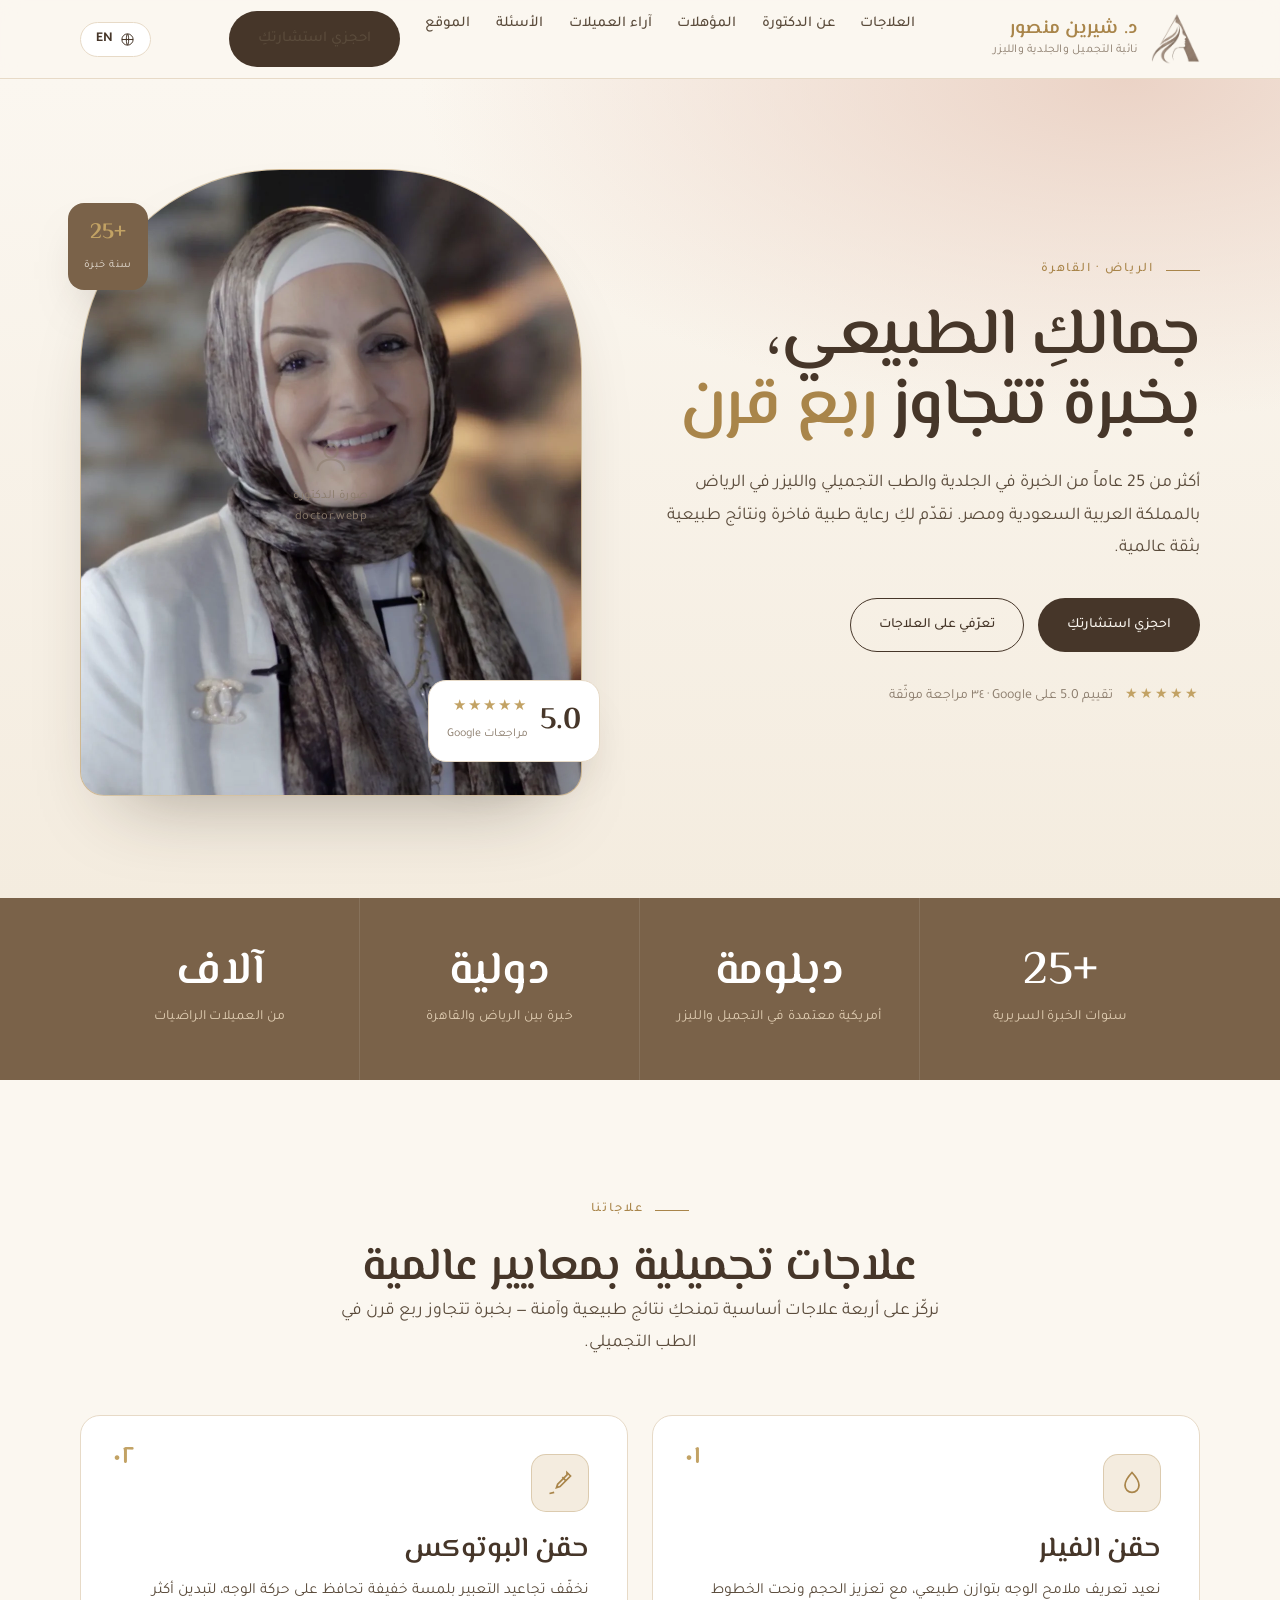
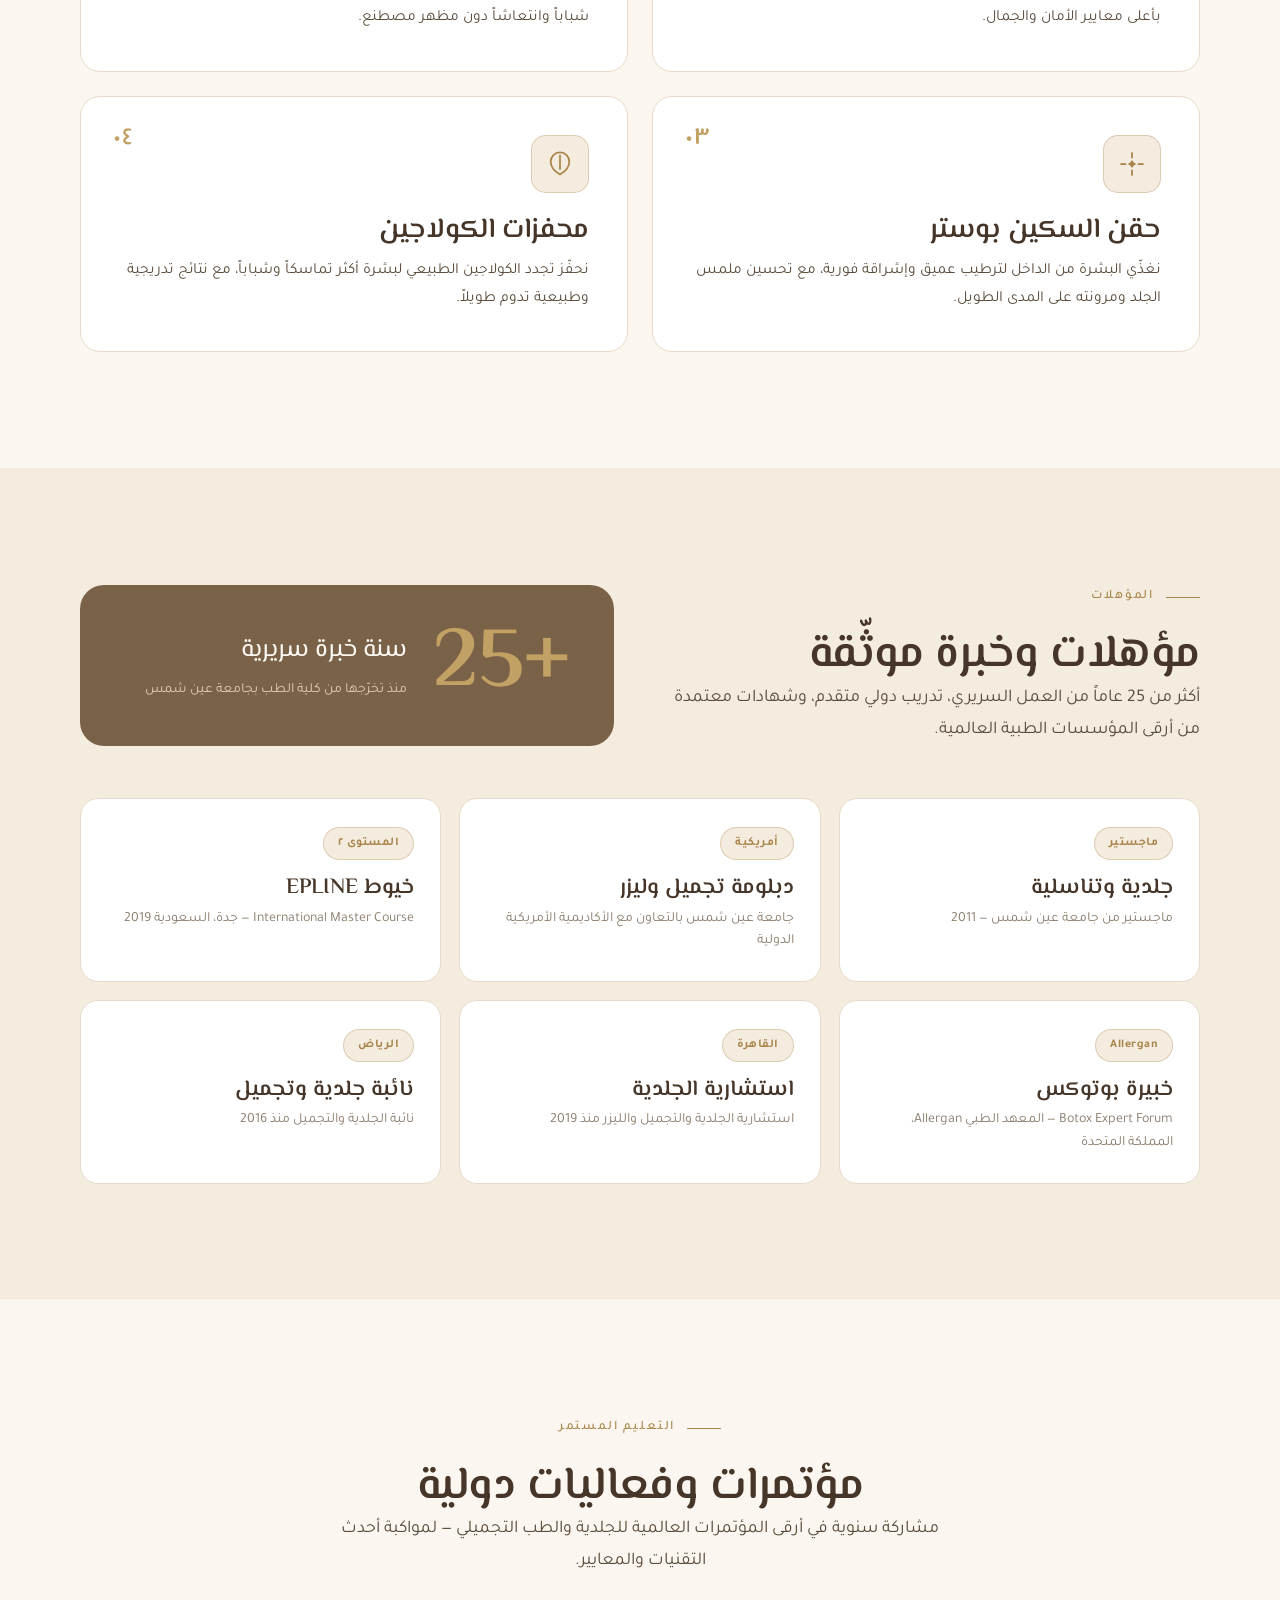
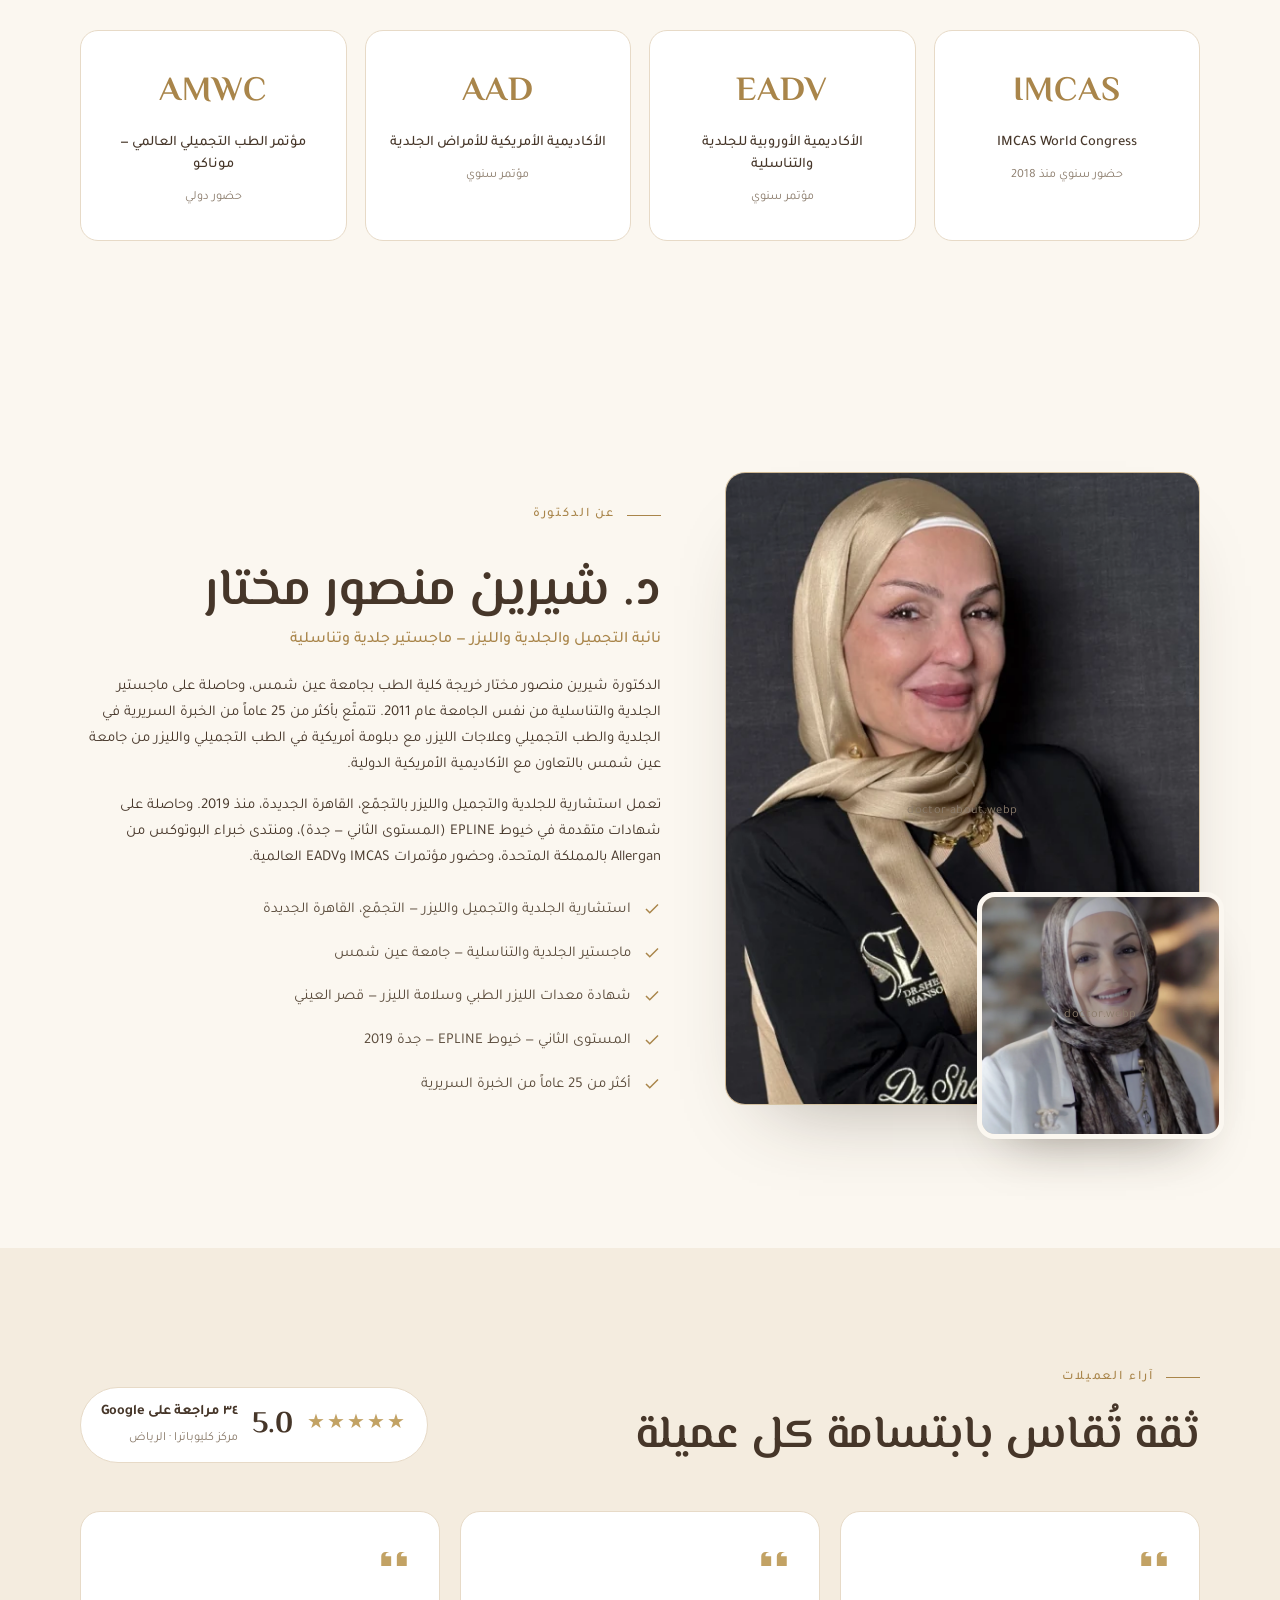
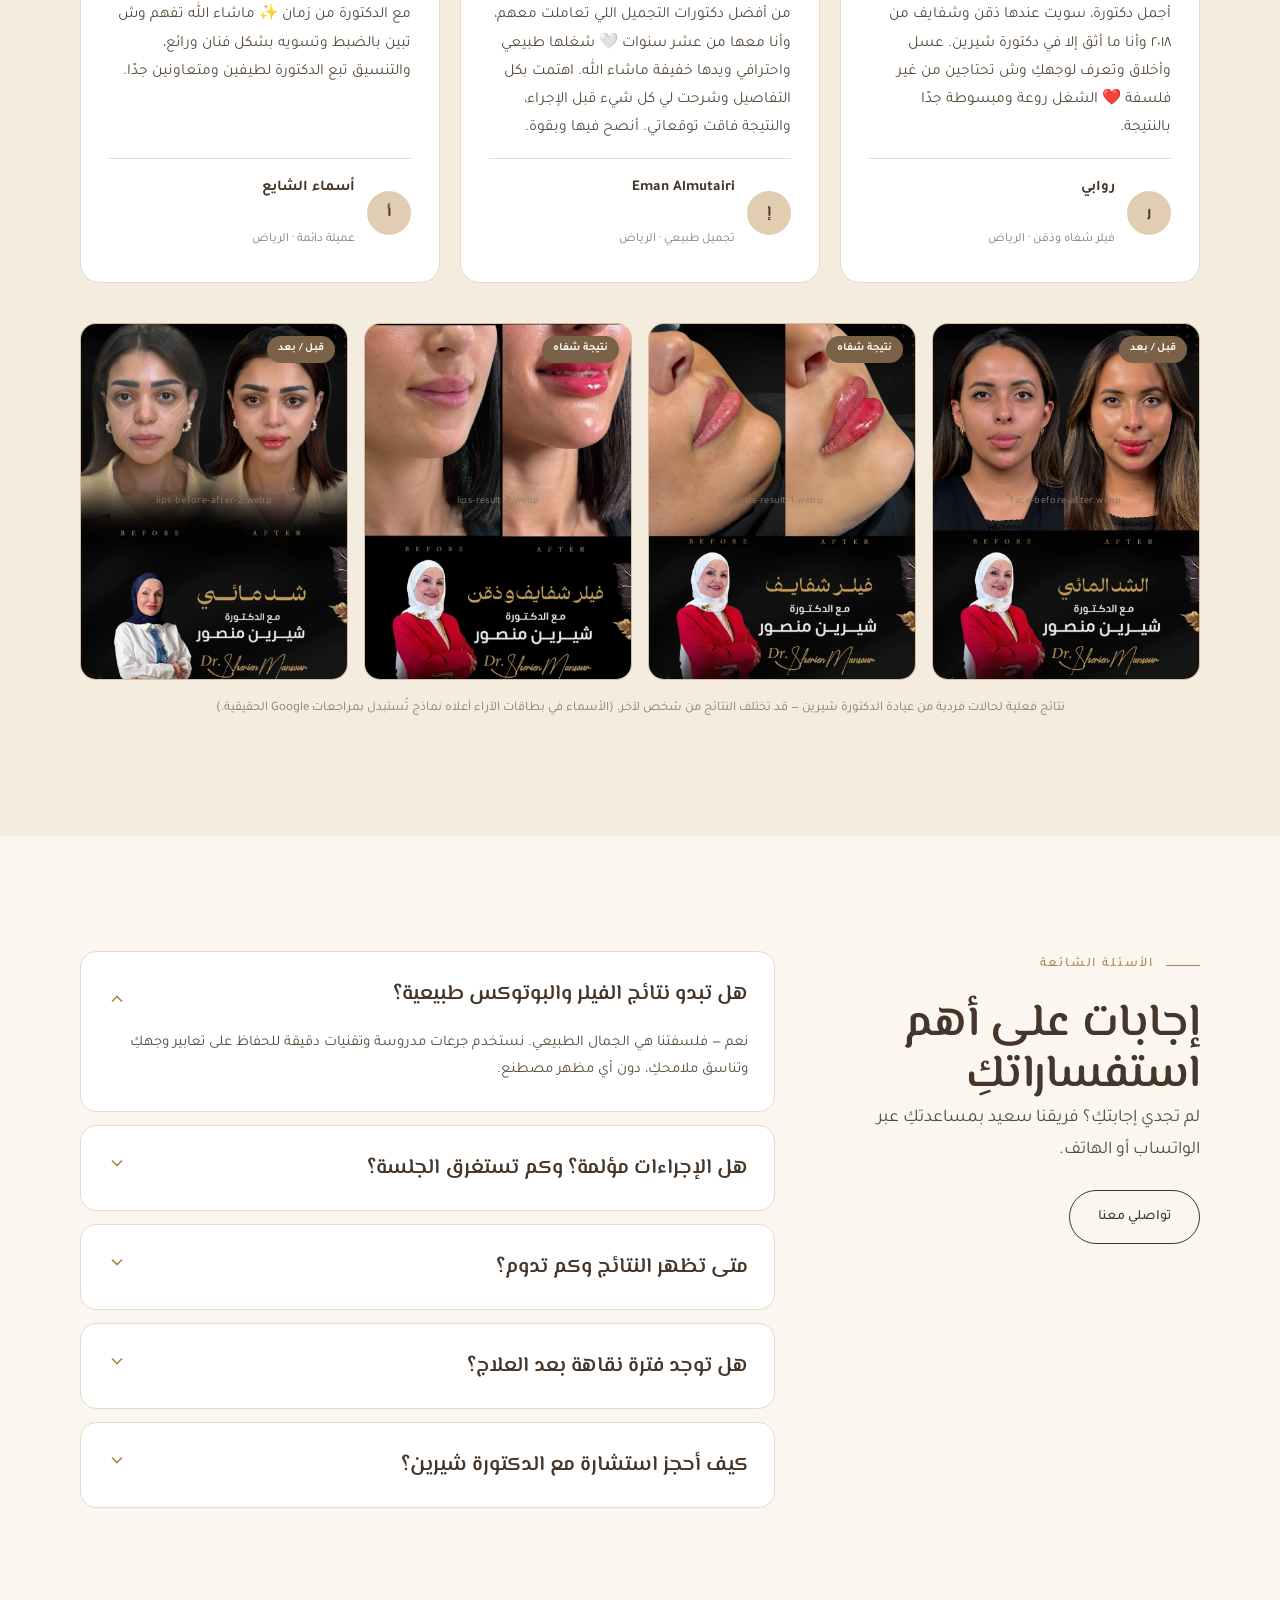
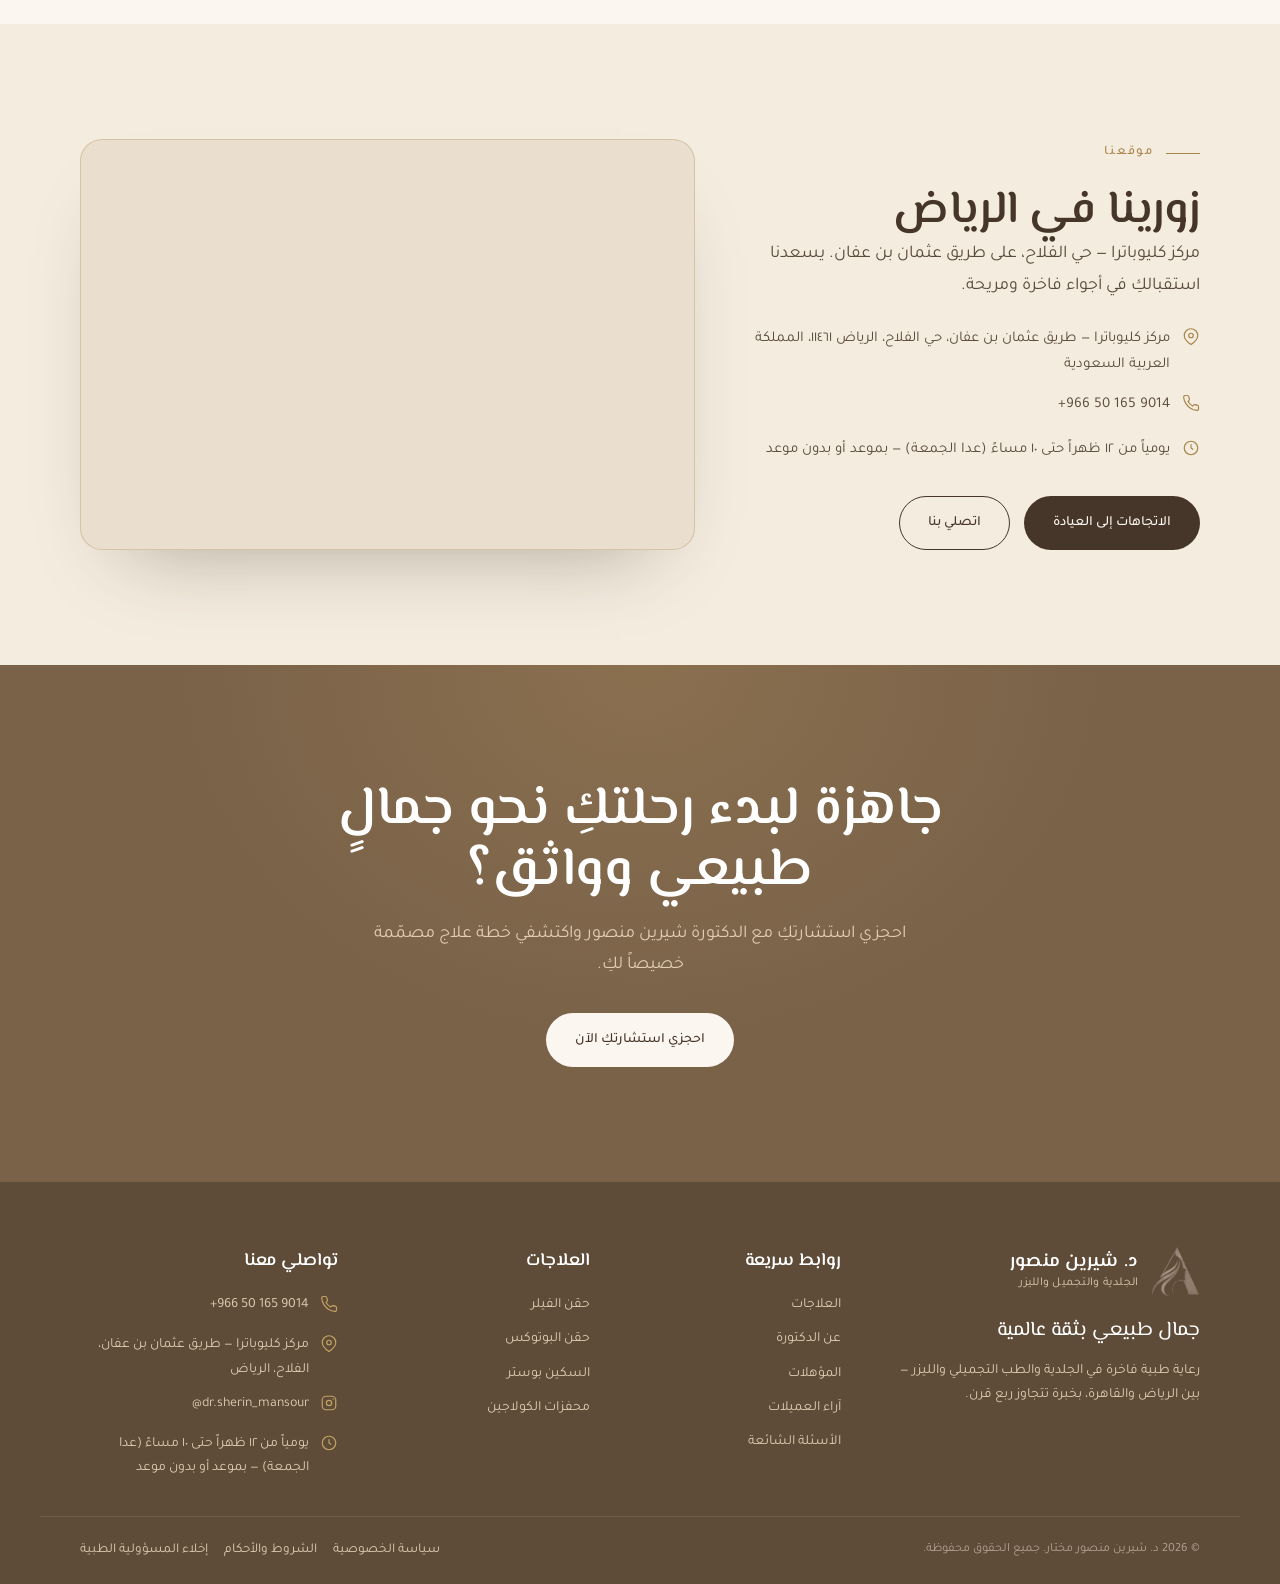
==== index.html @ e369af5c "Make logo a transparent cutout of the girl (no background) - Remove the emblem's beige background by" ====
<!doctype html>
<html lang="ar" dir="rtl"
  data-title-ar="د. شيرين منصور | نائبة التجميل والجلدية والليزر"
  data-title-en="Dr. Sherin Mansour | Deputy — Aesthetics, Dermatology &amp; Laser">
<head>
  <meta charset="utf-8">
  <meta name="viewport" content="width=device-width, initial-scale=1">
  <title>د. شيرين منصور | نائبة التجميل والجلدية والليزر</title>
  <meta name="description" content="الدكتورة شيرين منصور مختار — نائبة التجميل والجلدية والليزر في الرياض والقاهرة. أكثر من 25 عاماً من الخبرة في الفيلر والبوتوكس والسكين بوستر ومحفزات الكولاجين.">
  <meta name="theme-color" content="#4E3D2D">
  <link rel="canonical" href="https://doitrous.github.io/sherinmansour/">
  <link rel="icon" type="image/png" href="images/favicon.png">
  <!-- Open Graph / social -->
  <meta property="og:type" content="website">
  <meta property="og:site_name" content="Dr. Sherin Mansour">
  <meta property="og:title" content="د. شيرين منصور | نائبة التجميل والجلدية والليزر">
  <meta property="og:description" content="رعاية طبية فاخرة في الجلدية والطب التجميلي والليزر — بين الرياض والقاهرة، بخبرة تتجاوز ربع قرن.">
  <meta property="og:url" content="https://doitrous.github.io/sherinmansour/">
  <meta property="og:image" content="https://doitrous.github.io/sherinmansour/images/og-cover.jpg">
  <meta name="twitter:card" content="summary_large_image">
  <!-- Structured data: clinic / physician -->
  <script type="application/ld+json">
  {
    "@context": "https://schema.org",
    "@type": "Physician",
    "name": "Dr. Sherin Mansour Mokhtar",
    "alternateName": "د. شيرين منصور مختار",
    "description": "Consultant dermatology, aesthetic medicine and laser. Over 25 years of experience across Riyadh and Cairo.",
    "medicalSpecialty": "Dermatologic",
    "url": "https://doitrous.github.io/sherinmansour/",
    "telephone": "+966501659014",
    "openingHoursSpecification": [
      { "@type": "OpeningHoursSpecification", "dayOfWeek": ["Saturday","Sunday","Monday","Tuesday","Wednesday","Thursday"], "opens": "12:00", "closes": "22:00" }
    ],
    "image": "https://doitrous.github.io/sherinmansour/images/doctor.webp",
    "priceRange": "$$$",
    "sameAs": ["https://www.instagram.com/dr.sherin_mansour/"],
    "address": {
      "@type": "PostalAddress",
      "streetAddress": "Uthman Ibn Affan Rd, Al Falah",
      "addressLocality": "Riyadh",
      "postalCode": "11461",
      "addressCountry": "SA"
    },
    "geo": { "@type": "GeoCoordinates", "latitude": 24.7955007, "longitude": 46.6994551 },
    "aggregateRating": { "@type": "AggregateRating", "ratingValue": "5.0", "bestRating": "5", "ratingCount": "34" },
    "availableService": [
      { "@type": "MedicalProcedure", "name": "Dermal Fillers" },
      { "@type": "MedicalProcedure", "name": "Botox Injections" },
      { "@type": "MedicalProcedure", "name": "Skin Boosters" },
      { "@type": "MedicalProcedure", "name": "Collagen Stimulators" }
    ]
  }
  </script>
  <link rel="preconnect" href="https://fonts.googleapis.com">
  <link rel="preconnect" href="https://fonts.gstatic.com" crossorigin>
  <link rel="stylesheet" href="https://fonts.googleapis.com/css2?family=El+Messiri:wght@400;500;600;700&family=Tajawal:wght@300;400;500;700&family=Cormorant+Garamond:ital,wght@0,400;0,500;0,600;0,700;1,400&family=Jost:wght@300;400;500;600&display=swap">
  <link rel="stylesheet" href="styles.css">
</head>
<body id="top">

<!-- ==================================================================
     ARABIC (RTL)
=================================================================== -->
<div class="ar-only" dir="rtl">
  <header>
    <div class="wrap nav">
      <a class="brand" href="#top">
        <img class="brandmark" src="images/logo-mark.webp" alt="د. شيرين منصور" width="49" height="52">
        <span><b>د. شيرين منصور</b><span>نائبة التجميل والجلدية والليزر</span></span>
      </a>
      <nav class="navlinks">
        <a href="#treatments">العلاجات</a>
        <a href="#about">عن الدكتورة</a>
        <a href="#creds">المؤهلات</a>
        <a href="#reviews">آراء العميلات</a>
        <a href="#faq">الأسئلة</a>
        <a href="#location">الموقع</a>
        <a href="https://wa.me/966501659014" class="btn btn-p">احجزي استشارتكِ</a>
      </nav>
      <div class="navr">
        <button class="lang-btn" data-toggle-lang aria-label="Switch to English">
          <svg width="15" height="15" viewBox="0 0 24 24" fill="none" stroke="currentColor" stroke-width="1.6"><circle cx="12" cy="12" r="9"/><path d="M3 12h18M12 3c2.5 2.7 2.5 15.3 0 18M12 3c-2.5 2.7-2.5 15.3 0 18"/></svg>
          EN
        </button>
        <button class="nav-toggle" data-nav-toggle aria-label="القائمة">
          <svg width="22" height="22" viewBox="0 0 24 24" fill="none" stroke="currentColor" stroke-width="1.8"><path d="M3 6h18M3 12h18M3 18h18"/></svg>
        </button>
      </div>
    </div>
  </header>

  <section class="hero">
    <div class="wrap">
      <div>
        <span class="eyebrow">الرياض · القاهرة</span>
        <h1>جمالكِ الطبيعي،<br>بخبرة تتجاوز <em>ربع قرن</em></h1>
        <p class="lead">أكثر من 25 عاماً من الخبرة في الجلدية والطب التجميلي والليزر في الرياض بالمملكة العربية السعودية ومصر. نقدّم لكِ رعاية طبية فاخرة ونتائج طبيعية بثقة عالمية.</p>
        <div class="cta">
          <a href="https://wa.me/966501659014" class="btn btn-p">احجزي استشارتكِ</a>
          <a href="#treatments" class="btn btn-o">تعرّفي على العلاجات</a>
        </div>
        <div class="trustline"><span class="stars">★★★★★</span><span>تقييم 5.0 على Google · ٣٤ مراجعة موثّقة</span></div>
      </div>
      <div class="portrait">
        <div class="frame">
          <img src="images/doctor.webp" alt="الدكتورة شيرين منصور" onerror="this.remove()">
          <span class="ph-label"><svg width="40" height="40" viewBox="0 0 24 24" fill="none" stroke="currentColor" stroke-width="1.3"><circle cx="12" cy="9" r="4"/><path d="M4 21c0-4 3.6-7 8-7s8 3 8 7"/></svg>صورة الدكتورة<br>doctor.webp</span>
        </div>
        <div class="badge-top"><b>+25</b><small>سنة خبرة</small></div>
        <div class="badge-float"><span class="num">5.0</span><span><span class="stars">★★★★★</span><br><small>مراجعات Google</small></span></div>
      </div>
    </div>
  </section>

  <section class="stats">
    <div class="wrap"><div class="grid">
      <div class="stat"><b>+25</b><span>سنوات الخبرة السريرية</span></div>
      <div class="stat"><b>دبلومة</b><span>أمريكية معتمدة في التجميل والليزر</span></div>
      <div class="stat"><b>دولية</b><span>خبرة بين الرياض والقاهرة</span></div>
      <div class="stat"><b>آلاف</b><span>من العميلات الراضيات</span></div>
    </div></div>
  </section>

  <section class="sec" id="treatments">
    <div class="wrap center">
      <span class="eyebrow center">علاجاتنا</span>
      <h2 class="h2">علاجات تجميلية بمعايير عالمية</h2>
      <p class="lead">نركّز على أربعة علاجات أساسية تمنحكِ نتائج طبيعية وآمنة — بخبرة تتجاوز ربع قرن في الطب التجميلي.</p>
    </div>
    <div class="wrap"><div class="tcards">
      <div class="tcard"><div class="no">٠١</div>
        <div class="ticon"><svg width="28" height="28" viewBox="0 0 24 24" fill="none" stroke="currentColor" stroke-width="1.5"><path d="M12 3s6 6.4 6 11a6 6 0 0 1-12 0c0-4.6 6-11 6-11z"/></svg></div>
        <h3>حقن الفيلر</h3><p>نعيد تعريف ملامح الوجه بتوازن طبيعي، مع تعزيز الحجم ونحت الخطوط بأعلى معايير الأمان والجمال.</p></div>
      <div class="tcard"><div class="no">٠٢</div>
        <div class="ticon"><svg width="28" height="28" viewBox="0 0 24 24" fill="none" stroke="currentColor" stroke-width="1.5"><path d="M18 3l3 3-9 9-3 1 1-3 8-8z"/><path d="M14 7l3 3"/><path d="M3 21l4-1"/></svg></div>
        <h3>حقن البوتوكس</h3><p>نخفّف تجاعيد التعبير بلمسة خفيفة تحافظ على حركة الوجه، لتبدين أكثر شباباً وانتعاشاً دون مظهر مصطنع.</p></div>
      <div class="tcard"><div class="no">٠٣</div>
        <div class="ticon"><svg width="28" height="28" viewBox="0 0 24 24" fill="none" stroke="currentColor" stroke-width="1.5"><path d="M12 2v5M12 17v5M2 12h5M17 12h5"/><path d="M12 8.5l1.4 2.1L15.5 12l-2.1 1.4L12 15.5l-1.4-2.1L8.5 12l2.1-1.4z" fill="currentColor" stroke="none"/></svg></div>
        <h3>حقن السكين بوستر</h3><p>نغذّي البشرة من الداخل لترطيب عميق وإشراقة فورية، مع تحسين ملمس الجلد ومرونته على المدى الطويل.</p></div>
      <div class="tcard"><div class="no">٠٤</div>
        <div class="ticon"><svg width="28" height="28" viewBox="0 0 24 24" fill="none" stroke="currentColor" stroke-width="1.5"><path d="M12 21c5-3 8-6.5 8-11a8 8 0 0 0-16 0c0 4.5 3 8 8 11z"/><path d="M12 4c0 5 0 9 0 13"/></svg></div>
        <h3>محفزات الكولاجين</h3><p>نحفّز تجدد الكولاجين الطبيعي لبشرة أكثر تماسكاً وشباباً، مع نتائج تدريجية وطبيعية تدوم طويلاً.</p></div>
    </div></div>
  </section>

  <section class="sec cred" id="creds">
    <div class="wrap">
      <div class="cred-top">
        <div>
          <span class="eyebrow">المؤهلات</span>
          <h2 class="h2">مؤهلات وخبرة موثّقة</h2>
          <p class="lead">أكثر من 25 عاماً من العمل السريري، تدريب دولي متقدم، وشهادات معتمدة من أرقى المؤسسات الطبية العالمية.</p>
        </div>
        <div class="bigstat"><b>+25</b><div><span>سنة خبرة سريرية</span><small>منذ تخرّجها من كلية الطب بجامعة عين شمس</small></div></div>
      </div>
      <div class="cgrid">
        <div class="ccard"><span class="ctag">ماجستير</span><h4>جلدية وتناسلية</h4><p>ماجستير من جامعة عين شمس — 2011</p></div>
        <div class="ccard"><span class="ctag">أمريكية</span><h4>دبلومة تجميل وليزر</h4><p>جامعة عين شمس بالتعاون مع الأكاديمية الأمريكية الدولية</p></div>
        <div class="ccard"><span class="ctag">المستوى ٢</span><h4>خيوط EPLINE</h4><p>International Master Course — جدة، السعودية 2019</p></div>
        <div class="ccard"><span class="ctag">Allergan</span><h4>خبيرة بوتوكس</h4><p>Botox Expert Forum — المعهد الطبي Allergan، المملكة المتحدة</p></div>
        <div class="ccard"><span class="ctag">القاهرة</span><h4>استشارية الجلدية</h4><p>استشارية الجلدية والتجميل والليزر منذ 2019</p></div>
        <div class="ccard"><span class="ctag">الرياض</span><h4>نائبة جلدية وتجميل</h4><p>نائبة الجلدية والتجميل منذ 2016</p></div>
      </div>
    </div>
  </section>

  <section class="sec edu">
    <div class="wrap center">
      <span class="eyebrow center">التعليم المستمر</span>
      <h2 class="h2">مؤتمرات وفعاليات دولية</h2>
      <p class="lead">مشاركة سنوية في أرقى المؤتمرات العالمية للجلدية والطب التجميلي — لمواكبة أحدث التقنيات والمعايير.</p>
    </div>
    <div class="wrap"><div class="erow">
      <div class="ecard"><div class="acr">IMCAS</div><div class="ename">IMCAS World Congress</div><small>حضور سنوي منذ 2018</small></div>
      <div class="ecard"><div class="acr">EADV</div><div class="ename">الأكاديمية الأوروبية للجلدية والتناسلية</div><small>مؤتمر سنوي</small></div>
      <div class="ecard"><div class="acr">AAD</div><div class="ename">الأكاديمية الأمريكية للأمراض الجلدية</div><small>مؤتمر سنوي</small></div>
      <div class="ecard"><div class="acr">AMWC</div><div class="ename">مؤتمر الطب التجميلي العالمي — موناكو</div><small>حضور دولي</small></div>
    </div></div>
  </section>

  <section class="sec about" id="about">
    <div class="wrap"><div class="grid">
      <div class="about-photos">
        <div class="p1"><img src="images/doctor-about.webp" alt="الدكتورة شيرين منصور" onerror="this.remove()"><span class="ph-label"><svg width="36" height="36" viewBox="0 0 24 24" fill="none" stroke="currentColor" stroke-width="1.3"><circle cx="12" cy="9" r="4"/><path d="M4 21c0-4 3.6-7 8-7s8 3 8 7"/></svg>doctor-about.webp</span></div>
        <div class="p2"><img src="images/doctor.webp" alt="الدكتورة شيرين منصور" onerror="this.remove()"><span class="ph-label">doctor.webp</span></div>
      </div>
      <div>
        <span class="eyebrow">عن الدكتورة</span>
        <h2>د. شيرين منصور مختار</h2>
        <div class="role">نائبة التجميل والجلدية والليزر — ماجستير جلدية وتناسلية</div>
        <p>الدكتورة شيرين منصور مختار خريجة كلية الطب بجامعة عين شمس، وحاصلة على ماجستير الجلدية والتناسلية من نفس الجامعة عام 2011. تتمتّع بأكثر من 25 عاماً من الخبرة السريرية في الجلدية والطب التجميلي وعلاجات الليزر، مع دبلومة أمريكية في الطب التجميلي والليزر من جامعة عين شمس بالتعاون مع الأكاديمية الأمريكية الدولية.</p>
        <p>تعمل استشارية للجلدية والتجميل والليزر بالتجمّع، القاهرة الجديدة، منذ 2019. وحاصلة على شهادات متقدمة في خيوط EPLINE (المستوى الثاني — جدة)، ومنتدى خبراء البوتوكس من Allergan بالمملكة المتحدة، وحضور مؤتمرات IMCAS وEADV العالمية.</p>
        <ul class="clist">
          <li><span class="tick"><svg width="18" height="18" viewBox="0 0 24 24" fill="none" stroke="currentColor" stroke-width="2"><path d="M20 6 9 17l-5-5"/></svg></span>استشارية الجلدية والتجميل والليزر — التجمّع، القاهرة الجديدة</li>
          <li><span class="tick"><svg width="18" height="18" viewBox="0 0 24 24" fill="none" stroke="currentColor" stroke-width="2"><path d="M20 6 9 17l-5-5"/></svg></span>ماجستير الجلدية والتناسلية — جامعة عين شمس</li>
          <li><span class="tick"><svg width="18" height="18" viewBox="0 0 24 24" fill="none" stroke="currentColor" stroke-width="2"><path d="M20 6 9 17l-5-5"/></svg></span>شهادة معدات الليزر الطبي وسلامة الليزر — قصر العيني</li>
          <li><span class="tick"><svg width="18" height="18" viewBox="0 0 24 24" fill="none" stroke="currentColor" stroke-width="2"><path d="M20 6 9 17l-5-5"/></svg></span>المستوى الثاني — خيوط EPLINE — جدة 2019</li>
          <li><span class="tick"><svg width="18" height="18" viewBox="0 0 24 24" fill="none" stroke="currentColor" stroke-width="2"><path d="M20 6 9 17l-5-5"/></svg></span>أكثر من 25 عاماً من الخبرة السريرية</li>
        </ul>
      </div>
    </div></div>
  </section>

  <section class="sec rev" id="reviews">
    <div class="wrap">
      <div class="rev-head">
        <div><span class="eyebrow">آراء العميلات</span><h2 class="h2">ثقة تُقاس بابتسامة كل عميلة</h2></div>
        <div class="grating"><span class="stars" style="font-size:20px">★★★★★</span><span class="gnum">5.0</span><span><b>٣٤ مراجعة على Google</b><br><small>مركز كليوباترا · الرياض</small></span></div>
      </div>
      <div class="rcards">
        <div class="rcard"><span class="quote"><svg width="34" height="34" viewBox="0 0 24 24" fill="currentColor"><path d="M10 7H6a3 3 0 0 0-3 3v7h7v-7H6c0-1 0-3 4-3zm11 0h-4a3 3 0 0 0-3 3v7h7v-7h-4c0-1 0-3 4-3z"/></svg></span>
          <p class="rtext">أجمل دكتورة، سويت عندها ذقن وشفايف من ٢٠١٨ وأنا ما أثق إلا في دكتورة شيرين. عسل وأخلاق وتعرف لوجهكِ وش تحتاجين من غير فلسفة ❤️ الشغل روعة ومبسوطة جدًا بالنتيجة.</p>
          <div class="who"><span class="av">ر</span><span><b>روابي</b><br><small>فيلر شفاه وذقن · الرياض</small></span></div></div>
        <div class="rcard"><span class="quote"><svg width="34" height="34" viewBox="0 0 24 24" fill="currentColor"><path d="M10 7H6a3 3 0 0 0-3 3v7h7v-7H6c0-1 0-3 4-3zm11 0h-4a3 3 0 0 0-3 3v7h7v-7h-4c0-1 0-3 4-3z"/></svg></span>
          <p class="rtext">من أفضل دكتورات التجميل اللي تعاملت معهم، وأنا معها من عشر سنوات 🤍 شغلها طبيعي واحترافي ويدها خفيفة ماشاء الله. اهتمت بكل التفاصيل وشرحت لي كل شيء قبل الإجراء، والنتيجة فاقت توقعاتي. أنصح فيها وبقوة.</p>
          <div class="who"><span class="av">إ</span><span><b>Eman Almutairi</b><br><small>تجميل طبيعي · الرياض</small></span></div></div>
        <div class="rcard"><span class="quote"><svg width="34" height="34" viewBox="0 0 24 24" fill="currentColor"><path d="M10 7H6a3 3 0 0 0-3 3v7h7v-7H6c0-1 0-3 4-3zm11 0h-4a3 3 0 0 0-3 3v7h7v-7h-4c0-1 0-3 4-3z"/></svg></span>
          <p class="rtext">مع الدكتورة من زمان ✨ ماشاء الله تفهم وش تبين بالضبط وتسويه بشكل فنان ورائع، والتنسيق تبع الدكتورة لطيفين ومتعاونين جدًا.</p>
          <div class="who"><span class="av">أ</span><span><b>أسماء الشايع</b><br><small>عميلة دائمة · الرياض</small></span></div></div>
      </div>
      <div class="results"><div class="rg">
        <div class="cell"><span class="tag">قبل / بعد</span><img src="images/face-before-after.webp" alt="نتيجة" onerror="this.remove()"><span class="ph-label"><small>face-before-after.webp</small></span></div>
        <div class="cell"><span class="tag">نتيجة شفاه</span><img src="images/lips-result-1.webp" alt="نتيجة" onerror="this.remove()"><span class="ph-label"><small>lips-result-1.webp</small></span></div>
        <div class="cell"><span class="tag">نتيجة شفاه</span><img src="images/lips-result-2.webp" alt="نتيجة" onerror="this.remove()"><span class="ph-label"><small>lips-result-2.webp</small></span></div>
        <div class="cell"><span class="tag">قبل / بعد</span><img src="images/lips-before-after-2.webp" alt="نتيجة" onerror="this.remove()"><span class="ph-label"><small>lips-before-after-2.webp</small></span></div>
      </div>
      <p class="note">نتائج فعلية لحالات فردية من عيادة الدكتورة شيرين — قد تختلف النتائج من شخص لآخر. (الأسماء في بطاقات الآراء أعلاه نماذج تُستبدل بمراجعات Google الحقيقية.)</p></div>
    </div>
  </section>

  <section class="sec faq" id="faq">
    <div class="wrap"><div class="grid">
      <div>
        <span class="eyebrow">الأسئلة الشائعة</span>
        <h2 class="h2">إجابات على أهم استفساراتكِ</h2>
        <p class="lead">لم تجدي إجابتكِ؟ فريقنا سعيد بمساعدتكِ عبر الواتساب أو الهاتف.</p>
        <a href="https://wa.me/966501659014" class="btn btn-o" style="margin-top:24px">تواصلي معنا</a>
      </div>
      <div class="qs">
        <div class="qitem open"><button class="q" type="button">هل تبدو نتائج الفيلر والبوتوكس طبيعية؟<span class="chev"><svg width="20" height="20" viewBox="0 0 24 24" fill="none" stroke="currentColor" stroke-width="2"><path d="M6 9l6 6 6-6"/></svg></span></button>
          <div class="a">نعم — فلسفتنا هي الجمال الطبيعي. نستخدم جرعات مدروسة وتقنيات دقيقة للحفاظ على تعابير وجهكِ وتناسق ملامحكِ، دون أي مظهر مصطنع.</div></div>
        <div class="qitem"><button class="q" type="button">هل الإجراءات مؤلمة؟ وكم تستغرق الجلسة؟<span class="chev"><svg width="20" height="20" viewBox="0 0 24 24" fill="none" stroke="currentColor" stroke-width="2"><path d="M6 9l6 6 6-6"/></svg></span></button>
          <div class="a">معظم الجلسات لطيفة وسريعة (عادة 20–45 دقيقة) ونستخدم كريمات مخدّرة موضعية لضمان راحتكِ. تُحدَّد التفاصيل بدقة خلال الاستشارة.</div></div>
        <div class="qitem"><button class="q" type="button">متى تظهر النتائج وكم تدوم؟<span class="chev"><svg width="20" height="20" viewBox="0 0 24 24" fill="none" stroke="currentColor" stroke-width="2"><path d="M6 9l6 6 6-6"/></svg></span></button>
          <div class="a">تختلف حسب العلاج: البوتوكس يظهر خلال أيام ويدوم أشهراً، والفيلر نتيجته فورية وتدوم أطول، ومحفزات الكولاجين تعطي نتائج تدريجية تدوم طويلاً.</div></div>
        <div class="qitem"><button class="q" type="button">هل توجد فترة نقاهة بعد العلاج؟<span class="chev"><svg width="20" height="20" viewBox="0 0 24 24" fill="none" stroke="currentColor" stroke-width="2"><path d="M6 9l6 6 6-6"/></svg></span></button>
          <div class="a">غالباً يمكنكِ العودة لروتينكِ في نفس اليوم. قد يظهر احمرار أو انتفاخ بسيط يزول سريعاً، ونزوّدكِ بتعليمات عناية واضحة بعد كل جلسة.</div></div>
        <div class="qitem"><button class="q" type="button">كيف أحجز استشارة مع الدكتورة شيرين؟<span class="chev"><svg width="20" height="20" viewBox="0 0 24 24" fill="none" stroke="currentColor" stroke-width="2"><path d="M6 9l6 6 6-6"/></svg></span></button>
          <div class="a">يمكنكِ الحجز عبر زر «احجزي استشارتكِ»، أو الاتصال على ‎+966 50 165 9014‎، أو عبر إنستغرام ‎@dr.sherin_mansour‎. نختار لكِ أقرب موعد متاح.</div></div>
      </div>
    </div></div>
  </section>

  <section class="sec map" id="location">
    <div class="wrap"><div class="grid">
      <div class="map-info">
        <span class="eyebrow">موقعنا</span>
        <h2 class="h2">زورينا في الرياض</h2>
        <p class="lead">مركز كليوباترا — حي الفلاح، على طريق عثمان بن عفان. يسعدنا استقبالكِ في أجواء فاخرة ومريحة.</p>
        <ul class="mlist">
          <li><span class="ico"><svg width="18" height="18" viewBox="0 0 24 24" fill="none" stroke="currentColor" stroke-width="1.6"><path d="M21 10c0 6-9 12-9 12s-9-6-9-12a9 9 0 0 1 18 0z"/><circle cx="12" cy="10" r="3"/></svg></span>مركز كليوباترا — طريق عثمان بن عفان، حي الفلاح، الرياض ١١٤٦١، المملكة العربية السعودية</li>
          <li><span class="ico"><svg width="18" height="18" viewBox="0 0 24 24" fill="none" stroke="currentColor" stroke-width="1.6"><path d="M22 16.9v3a2 2 0 0 1-2.2 2 19.8 19.8 0 0 1-8.6-3 19.5 19.5 0 0 1-6-6 19.8 19.8 0 0 1-3-8.6A2 2 0 0 1 4.1 2h3a2 2 0 0 1 2 1.7c.1.9.4 1.8.7 2.7a2 2 0 0 1-.5 2.1L8.1 9.9a16 16 0 0 0 6 6l1.4-1.2a2 2 0 0 1 2.1-.5c.9.3 1.8.6 2.7.7a2 2 0 0 1 1.7 2z"/></svg></span><a href="tel:+966501659014">‎+966 50 165 9014‎</a></li>
          <li><span class="ico"><svg width="18" height="18" viewBox="0 0 24 24" fill="none" stroke="currentColor" stroke-width="1.6"><circle cx="12" cy="12" r="9"/><path d="M12 7v5l3 2"/></svg></span>يومياً من ١٢ ظهراً حتى ١٠ مساءً (عدا الجمعة) — بموعد أو بدون موعد</li>
        </ul>
        <div class="mbtns">
          <a href="https://maps.app.goo.gl/rmT4BJi9RapGyN778" target="_blank" rel="noopener" class="btn btn-p">الاتجاهات إلى العيادة</a>
          <a href="tel:+966501659014" class="btn btn-o">اتصلي بنا</a>
        </div>
      </div>
      <div class="map-embed">
        <iframe title="موقع عيادة الدكتورة شيرين منصور على خرائط Google" src="https://www.google.com/maps/embed?pb=!1m3!2m1!1s24.7955007,46.6994551!6i16!3m1!1sar!5m1!1sar" loading="lazy" referrerpolicy="no-referrer-when-downgrade" allowfullscreen></iframe>
      </div>
    </div></div>
  </section>

  <section class="sec ctaband">
    <div class="wrap">
      <h2>جاهزة لبدء رحلتكِ نحو جمالٍ طبيعي وواثق؟</h2>
      <p>احجزي استشارتكِ مع الدكتورة شيرين منصور واكتشفي خطة علاج مصمّمة خصيصاً لكِ.</p>
      <a href="https://wa.me/966501659014" class="btn btn-ivory">احجزي استشارتكِ الآن</a>
    </div>
  </section>

  <footer>
    <div class="wrap fgrid">
      <div class="fbrand">
        <div class="brand"><img class="brandmark" src="images/logo-mark.webp" alt="د. شيرين منصور" width="49" height="52"><span><b>د. شيرين منصور</b><span>الجلدية والتجميل والليزر</span></span></div>
        <span class="tagline">جمال طبيعي بثقة عالمية</span>
        <p>رعاية طبية فاخرة في الجلدية والطب التجميلي والليزر — بين الرياض والقاهرة، بخبرة تتجاوز ربع قرن.</p>
      </div>
      <div class="fcol"><h5>روابط سريعة</h5><ul>
        <li><a href="#treatments">العلاجات</a></li><li><a href="#about">عن الدكتورة</a></li>
        <li><a href="#creds">المؤهلات</a></li><li><a href="#reviews">آراء العميلات</a></li><li><a href="#faq">الأسئلة الشائعة</a></li>
      </ul></div>
      <div class="fcol"><h5>العلاجات</h5><ul>
        <li><a href="#treatments">حقن الفيلر</a></li><li><a href="#treatments">حقن البوتوكس</a></li>
        <li><a href="#treatments">السكين بوستر</a></li><li><a href="#treatments">محفزات الكولاجين</a></li>
      </ul></div>
      <div class="fcol fcontact"><h5>تواصلي معنا</h5><ul>
        <li><span class="ico"><svg width="18" height="18" viewBox="0 0 24 24" fill="none" stroke="currentColor" stroke-width="1.6"><path d="M22 16.9v3a2 2 0 0 1-2.2 2 19.8 19.8 0 0 1-8.6-3 19.5 19.5 0 0 1-6-6 19.8 19.8 0 0 1-3-8.6A2 2 0 0 1 4.1 2h3a2 2 0 0 1 2 1.7c.1.9.4 1.8.7 2.7a2 2 0 0 1-.5 2.1L8.1 9.9a16 16 0 0 0 6 6l1.4-1.2a2 2 0 0 1 2.1-.5c.9.3 1.8.6 2.7.7a2 2 0 0 1 1.7 2z"/></svg></span><a href="tel:+966501659014">‎+966 50 165 9014‎</a></li>
        <li><span class="ico"><svg width="18" height="18" viewBox="0 0 24 24" fill="none" stroke="currentColor" stroke-width="1.6"><path d="M21 10c0 6-9 12-9 12s-9-6-9-12a9 9 0 0 1 18 0z"/><circle cx="12" cy="10" r="3"/></svg></span>مركز كليوباترا — طريق عثمان بن عفان، الفلاح، الرياض</li>
        <li><span class="ico"><svg width="18" height="18" viewBox="0 0 24 24" fill="none" stroke="currentColor" stroke-width="1.6"><rect x="3" y="3" width="18" height="18" rx="5"/><circle cx="12" cy="12" r="3.5"/><circle cx="17.5" cy="6.5" r="1" fill="currentColor" stroke="none"/></svg></span><a href="https://www.instagram.com/dr.sherin_mansour/">‎@dr.sherin_mansour‎</a></li>
        <li><span class="ico"><svg width="18" height="18" viewBox="0 0 24 24" fill="none" stroke="currentColor" stroke-width="1.6"><circle cx="12" cy="12" r="9"/><path d="M12 7v5l3 2"/></svg></span>يومياً من ١٢ ظهراً حتى ١٠ مساءً (عدا الجمعة) — بموعد أو بدون موعد</li>
      </ul></div>
    </div>
    <div class="wrap fbottom"><span>© 2026 د. شيرين منصور مختار. جميع الحقوق محفوظة.</span><span class="footer-legal"><a href="privacy.html">سياسة الخصوصية</a><a href="terms.html">الشروط والأحكام</a><a href="disclaimer.html">إخلاء المسؤولية الطبية</a></span></div>
  </footer>
</div>

<!-- ==================================================================
     ENGLISH (LTR)
=================================================================== -->
<div class="en-only" dir="ltr">
  <header>
    <div class="wrap nav">
      <a class="brand" href="#top">
        <img class="brandmark" src="images/logo-mark.webp" alt="د. شيرين منصور" width="49" height="52">
        <span><b>Dr. Sherin Mansour</b><span>Deputy · Aesthetics · Dermatology · Laser</span></span>
      </a>
      <nav class="navlinks">
        <a href="#treatments">Treatments</a>
        <a href="#about">About</a>
        <a href="#creds">Credentials</a>
        <a href="#reviews">Reviews</a>
        <a href="#faq">FAQ</a>
        <a href="#location">Location</a>
        <a href="https://wa.me/966501659014" class="btn btn-p">Book a Consultation</a>
      </nav>
      <div class="navr">
        <button class="lang-btn" data-toggle-lang aria-label="التبديل إلى العربية">
          <svg width="15" height="15" viewBox="0 0 24 24" fill="none" stroke="currentColor" stroke-width="1.6"><circle cx="12" cy="12" r="9"/><path d="M3 12h18M12 3c2.5 2.7 2.5 15.3 0 18M12 3c-2.5 2.7-2.5 15.3 0 18"/></svg>
          ع
        </button>
        <button class="nav-toggle" data-nav-toggle aria-label="Menu">
          <svg width="22" height="22" viewBox="0 0 24 24" fill="none" stroke="currentColor" stroke-width="1.8"><path d="M3 6h18M3 12h18M3 18h18"/></svg>
        </button>
      </div>
    </div>
  </header>

  <section class="hero">
    <div class="wrap">
      <div>
        <span class="eyebrow">Riyadh · Cairo</span>
        <h1>Your natural beauty,<br>backed by <em>a quarter century</em></h1>
        <p class="lead">Over 25 years of experience in dermatology, aesthetic medicine and laser across Riyadh, Saudi Arabia and Egypt. Luxury medical care and natural results, with world-class confidence.</p>
        <div class="cta">
          <a href="https://wa.me/966501659014" class="btn btn-p">Book a Consultation</a>
          <a href="#treatments" class="btn btn-o">Explore Treatments</a>
        </div>
        <div class="trustline"><span class="stars">★★★★★</span><span>5.0 on Google · 34 verified reviews</span></div>
      </div>
      <div class="portrait">
        <div class="frame">
          <img src="images/doctor.webp" alt="Dr. Sherin Mansour" onerror="this.remove()">
          <span class="ph-label"><svg width="40" height="40" viewBox="0 0 24 24" fill="none" stroke="currentColor" stroke-width="1.3"><circle cx="12" cy="9" r="4"/><path d="M4 21c0-4 3.6-7 8-7s8 3 8 7"/></svg>Photo of Dr. Sherin<br>doctor.webp</span>
        </div>
        <div class="badge-top"><b>+25</b><small>YEARS</small></div>
        <div class="badge-float"><span class="num">5.0</span><span><span class="stars">★★★★★</span><br><small>Google reviews</small></span></div>
      </div>
    </div>
  </section>

  <section class="stats">
    <div class="wrap"><div class="grid">
      <div class="stat"><b>+25</b><span>Years of clinical experience</span></div>
      <div class="stat"><b>US</b><span>American diploma in aesthetics &amp; laser</span></div>
      <div class="stat"><b>Global</b><span>Practice across Riyadh &amp; Cairo</span></div>
      <div class="stat"><b>1000s</b><span>Of satisfied patients</span></div>
    </div></div>
  </section>

  <section class="sec" id="treatments">
    <div class="wrap center">
      <span class="eyebrow center">Our Treatments</span>
      <h2 class="h2">Aesthetic care, world-class standards</h2>
      <p class="lead">We focus on four core treatments that deliver natural, safe results — with more than a quarter century of aesthetic expertise behind every one.</p>
    </div>
    <div class="wrap"><div class="tcards">
      <div class="tcard"><div class="no">01</div>
        <div class="ticon"><svg width="28" height="28" viewBox="0 0 24 24" fill="none" stroke="currentColor" stroke-width="1.5"><path d="M12 3s6 6.4 6 11a6 6 0 0 1-12 0c0-4.6 6-11 6-11z"/></svg></div>
        <h3>Dermal Fillers</h3><p>We redefine facial features with natural balance — restoring volume and sculpting contours to the highest standards of safety and beauty.</p></div>
      <div class="tcard"><div class="no">02</div>
        <div class="ticon"><svg width="28" height="28" viewBox="0 0 24 24" fill="none" stroke="currentColor" stroke-width="1.5"><path d="M18 3l3 3-9 9-3 1 1-3 8-8z"/><path d="M14 7l3 3"/><path d="M3 21l4-1"/></svg></div>
        <h3>Botox Injections</h3><p>We soften expression lines with a light touch that keeps your face mobile and natural — looking fresher and more youthful, never artificial.</p></div>
      <div class="tcard"><div class="no">03</div>
        <div class="ticon"><svg width="28" height="28" viewBox="0 0 24 24" fill="none" stroke="currentColor" stroke-width="1.5"><path d="M12 2v5M12 17v5M2 12h5M17 12h5"/><path d="M12 8.5l1.4 2.1L15.5 12l-2.1 1.4L12 15.5l-1.4-2.1L8.5 12l2.1-1.4z" fill="currentColor" stroke="none"/></svg></div>
        <h3>Skin Boosters</h3><p>We nourish the skin from within for deep hydration and instant radiance, improving long-term texture and elasticity.</p></div>
      <div class="tcard"><div class="no">04</div>
        <div class="ticon"><svg width="28" height="28" viewBox="0 0 24 24" fill="none" stroke="currentColor" stroke-width="1.5"><path d="M12 21c5-3 8-6.5 8-11a8 8 0 0 0-16 0c0 4.5 3 8 8 11z"/><path d="M12 4c0 5 0 9 0 13"/></svg></div>
        <h3>Collagen Stimulators</h3><p>We stimulate your natural collagen renewal for firmer, more youthful skin — with gradual, natural results that last.</p></div>
    </div></div>
  </section>

  <section class="sec cred" id="creds">
    <div class="wrap">
      <div class="cred-top">
        <div>
          <span class="eyebrow">Credentials</span>
          <h2 class="h2">Documented qualifications &amp; experience</h2>
          <p class="lead">More than 25 years of clinical work, advanced international training, and certifications from the finest global medical institutions.</p>
        </div>
        <div class="bigstat"><b>+25</b><div><span>Years in practice</span><small>Since graduating from the Faculty of Medicine, Ain Shams University</small></div></div>
      </div>
      <div class="cgrid">
        <div class="ccard"><span class="ctag">Master's</span><h4>Dermatology &amp; Venereology</h4><p>MSc, Ain Shams University — 2011</p></div>
        <div class="ccard"><span class="ctag">American</span><h4>Aesthetics &amp; Laser Diploma</h4><p>Ain Shams University with the International American Academy</p></div>
        <div class="ccard"><span class="ctag">Level 2</span><h4>EPLINE Threads</h4><p>International Master Course — Jeddah, KSA 2019</p></div>
        <div class="ccard"><span class="ctag">Allergan</span><h4>Botox Expert</h4><p>Botox Expert Forum — Allergan Medical Institute, UK</p></div>
        <div class="ccard"><span class="ctag">Cairo</span><h4>Consultant Dermatologist</h4><p>Consultant in dermatology, aesthetics &amp; laser since 2019</p></div>
        <div class="ccard"><span class="ctag">Riyadh</span><h4>Deputy — Dermatology</h4><p>Deputy in dermatology &amp; aesthetics since 2016</p></div>
      </div>
    </div>
  </section>

  <section class="sec edu">
    <div class="wrap center">
      <span class="eyebrow center">Continuing Education</span>
      <h2 class="h2">International conferences &amp; events</h2>
      <p class="lead">Annual participation in the world's leading dermatology and aesthetic-medicine congresses — to stay ahead of the latest techniques and standards.</p>
    </div>
    <div class="wrap"><div class="erow">
      <div class="ecard"><div class="acr">IMCAS</div><div class="ename">IMCAS World Congress</div><small>Attending annually since 2018</small></div>
      <div class="ecard"><div class="acr">EADV</div><div class="ename">European Academy of Dermatology &amp; Venereology</div><small>Annual congress</small></div>
      <div class="ecard"><div class="acr">AAD</div><div class="ename">American Academy of Dermatology</div><small>Annual congress</small></div>
      <div class="ecard"><div class="acr">AMWC</div><div class="ename">Aesthetic &amp; Anti-Aging Medicine — Monaco</div><small>International attendance</small></div>
    </div></div>
  </section>

  <section class="sec about" id="about">
    <div class="wrap"><div class="grid">
      <div class="about-photos">
        <div class="p1"><img src="images/doctor-about.webp" alt="Dr. Sherin Mansour" onerror="this.remove()"><span class="ph-label"><svg width="36" height="36" viewBox="0 0 24 24" fill="none" stroke="currentColor" stroke-width="1.3"><circle cx="12" cy="9" r="4"/><path d="M4 21c0-4 3.6-7 8-7s8 3 8 7"/></svg>doctor-about.webp</span></div>
        <div class="p2"><img src="images/doctor.webp" alt="Dr. Sherin Mansour" onerror="this.remove()"><span class="ph-label">doctor.webp</span></div>
      </div>
      <div>
        <span class="eyebrow">About the Doctor</span>
        <h2>Dr. Sherin Mansour Mokhtar</h2>
        <div class="role">Deputy — Aesthetics, Dermatology &amp; Laser — MSc Dermatology &amp; Venereology</div>
        <p>Dr. Sherin Mansour Mokhtar is a graduate of the Faculty of Medicine at Ain Shams University, and holds a Master's degree in Dermatology &amp; Venereology from the same university (2011). She brings more than 25 years of clinical experience in dermatology, aesthetic medicine and laser, along with an American diploma in aesthetic medicine and laser from Ain Shams University in partnership with the International American Academy.</p>
        <p>She practices as a consultant in dermatology, aesthetics and laser in New Cairo since 2019. She holds advanced certifications in EPLINE threads (Level 2 — Jeddah), the Allergan Botox Expert Forum in the UK, and regularly attends the IMCAS and EADV world congresses.</p>
        <ul class="clist">
          <li><span class="tick"><svg width="18" height="18" viewBox="0 0 24 24" fill="none" stroke="currentColor" stroke-width="2"><path d="M20 6 9 17l-5-5"/></svg></span>Consultant Dermatology, Aesthetics &amp; Laser — New Cairo</li>
          <li><span class="tick"><svg width="18" height="18" viewBox="0 0 24 24" fill="none" stroke="currentColor" stroke-width="2"><path d="M20 6 9 17l-5-5"/></svg></span>MSc Dermatology &amp; Venereology — Ain Shams University</li>
          <li><span class="tick"><svg width="18" height="18" viewBox="0 0 24 24" fill="none" stroke="currentColor" stroke-width="2"><path d="M20 6 9 17l-5-5"/></svg></span>Medical laser equipment &amp; laser safety certificate — Kasr Al-Ainy</li>
          <li><span class="tick"><svg width="18" height="18" viewBox="0 0 24 24" fill="none" stroke="currentColor" stroke-width="2"><path d="M20 6 9 17l-5-5"/></svg></span>Level 2 — EPLINE threads — Jeddah 2019</li>
          <li><span class="tick"><svg width="18" height="18" viewBox="0 0 24 24" fill="none" stroke="currentColor" stroke-width="2"><path d="M20 6 9 17l-5-5"/></svg></span>More than 25 years of clinical experience</li>
        </ul>
      </div>
    </div></div>
  </section>

  <section class="sec rev" id="reviews">
    <div class="wrap">
      <div class="rev-head">
        <div><span class="eyebrow">Patient Reviews</span><h2 class="h2">Trust measured in every smile</h2></div>
        <div class="grating"><span class="stars" style="font-size:20px">★★★★★</span><span class="gnum">5.0</span><span><b>34 Google reviews</b><br><small>Cleopatra Clinics · Riyadh</small></span></div>
      </div>
      <div class="rcards">
        <div class="rcard"><span class="quote"><svg width="34" height="34" viewBox="0 0 24 24" fill="currentColor"><path d="M10 7H6a3 3 0 0 0-3 3v7h7v-7H6c0-1 0-3 4-3zm11 0h-4a3 3 0 0 0-3 3v7h7v-7h-4c0-1 0-3 4-3z"/></svg></span>
          <p class="rtext">Dr. Sherin is exceptional — highly knowledgeable, kind, and professional. Her technique is excellent, and her understanding of the right approach and care needed is truly impressive. I always leave feeling comfortable, confident, and looking brighter. Highly recommended.</p>
          <div class="who"><span class="av">S</span><span><b>Sara</b><br><small>Aesthetics · Riyadh</small></span></div></div>
        <div class="rcard"><span class="quote"><svg width="34" height="34" viewBox="0 0 24 24" fill="currentColor"><path d="M10 7H6a3 3 0 0 0-3 3v7h7v-7H6c0-1 0-3 4-3zm11 0h-4a3 3 0 0 0-3 3v7h7v-7h-4c0-1 0-3 4-3z"/></svg></span>
          <p class="rtext">Dr Sherin is the best in the business. So delighted with my Botox and filler — I've been a client for many years and no one comes close to her expertise, advice and results.</p>
          <div class="who"><span class="av">G</span><span><b>FiGerry Arthur</b><br><small>Botox &amp; filler · Riyadh</small></span></div></div>
        <div class="rcard"><span class="quote"><svg width="34" height="34" viewBox="0 0 24 24" fill="currentColor"><path d="M10 7H6a3 3 0 0 0-3 3v7h7v-7H6c0-1 0-3 4-3zm11 0h-4a3 3 0 0 0-3 3v7h7v-7h-4c0-1 0-3 4-3z"/></svg></span>
          <p class="rtext">I'd like to express my gratitude to Dr. Sherin for her professionalism and attentive approach. She performs procedures very carefully and confidently, and you can truly feel her experience and strong sense of aesthetics.</p>
          <div class="who"><span class="av">N</span><span><b>Наташа Козлова</b><br><small>Aesthetics · Riyadh</small></span></div></div>
      </div>
      <div class="results"><div class="rg">
        <div class="cell"><span class="tag">Before / After</span><img src="images/face-before-after.webp" alt="result" onerror="this.remove()"><span class="ph-label"><small>face-before-after.webp</small></span></div>
        <div class="cell"><span class="tag">Lip result</span><img src="images/lips-result-1.webp" alt="result" onerror="this.remove()"><span class="ph-label"><small>lips-result-1.webp</small></span></div>
        <div class="cell"><span class="tag">Lip result</span><img src="images/lips-result-2.webp" alt="result" onerror="this.remove()"><span class="ph-label"><small>lips-result-2.webp</small></span></div>
        <div class="cell"><span class="tag">Before / After</span><img src="images/lips-before-after-2.webp" alt="result" onerror="this.remove()"><span class="ph-label"><small>lips-before-after-2.webp</small></span></div>
      </div>
      <p class="note">Actual results for individual cases at Dr. Sherin's clinic — results may vary from person to person. (Names in the review cards above are samples, to be replaced with real Google reviews.)</p></div>
    </div>
  </section>

  <section class="sec faq" id="faq">
    <div class="wrap"><div class="grid">
      <div>
        <span class="eyebrow">Frequently Asked</span>
        <h2 class="h2">Answers to your top questions</h2>
        <p class="lead">Didn't find your answer? Our team is happy to help by WhatsApp or phone.</p>
        <a href="https://wa.me/966501659014" class="btn btn-o" style="margin-top:24px">Contact Us</a>
      </div>
      <div class="qs">
        <div class="qitem open"><button class="q" type="button">Do filler and Botox results look natural?<span class="chev"><svg width="20" height="20" viewBox="0 0 24 24" fill="none" stroke="currentColor" stroke-width="2"><path d="M6 9l6 6 6-6"/></svg></span></button>
          <div class="a">Yes — our philosophy is natural beauty. We use measured doses and precise techniques to preserve your expressions and facial harmony, with no artificial look.</div></div>
        <div class="qitem"><button class="q" type="button">Are the procedures painful, and how long do they take?<span class="chev"><svg width="20" height="20" viewBox="0 0 24 24" fill="none" stroke="currentColor" stroke-width="2"><path d="M6 9l6 6 6-6"/></svg></span></button>
          <div class="a">Most sessions are gentle and quick (typically 20–45 minutes), and we use topical numbing creams for your comfort. Exact details are confirmed during your consultation.</div></div>
        <div class="qitem"><button class="q" type="button">When do results appear, and how long do they last?<span class="chev"><svg width="20" height="20" viewBox="0 0 24 24" fill="none" stroke="currentColor" stroke-width="2"><path d="M6 9l6 6 6-6"/></svg></span></button>
          <div class="a">It varies by treatment: Botox appears within days and lasts months; filler is immediate and lasts longer; collagen stimulators give gradual results that last a long time.</div></div>
        <div class="qitem"><button class="q" type="button">Is there any downtime after treatment?<span class="chev"><svg width="20" height="20" viewBox="0 0 24 24" fill="none" stroke="currentColor" stroke-width="2"><path d="M6 9l6 6 6-6"/></svg></span></button>
          <div class="a">You can usually return to your routine the same day. Mild redness or swelling may appear and resolves quickly, and we provide clear aftercare instructions after every session.</div></div>
        <div class="qitem"><button class="q" type="button">How do I book a consultation with Dr. Sherin?<span class="chev"><svg width="20" height="20" viewBox="0 0 24 24" fill="none" stroke="currentColor" stroke-width="2"><path d="M6 9l6 6 6-6"/></svg></span></button>
          <div class="a">Use the "Book a Consultation" button, call +966 50 165 9014, or reach us on Instagram @dr.sherin_mansour. We'll find the earliest available time for you.</div></div>
      </div>
    </div></div>
  </section>

  <section class="sec map" id="location">
    <div class="wrap"><div class="grid">
      <div class="map-info">
        <span class="eyebrow">Our Location</span>
        <h2 class="h2">Visit us in Riyadh</h2>
        <p class="lead">Cleopatra Clinics — Al Falah district, on Uthman Ibn Affan Road. We look forward to welcoming you in a calm, luxurious setting.</p>
        <ul class="mlist">
          <li><span class="ico"><svg width="18" height="18" viewBox="0 0 24 24" fill="none" stroke="currentColor" stroke-width="1.6"><path d="M21 10c0 6-9 12-9 12s-9-6-9-12a9 9 0 0 1 18 0z"/><circle cx="12" cy="10" r="3"/></svg></span>Cleopatra Clinics — Uthman Ibn Affan Rd, Al Falah, Riyadh 11461, Saudi Arabia</li>
          <li><span class="ico"><svg width="18" height="18" viewBox="0 0 24 24" fill="none" stroke="currentColor" stroke-width="1.6"><path d="M22 16.9v3a2 2 0 0 1-2.2 2 19.8 19.8 0 0 1-8.6-3 19.5 19.5 0 0 1-6-6 19.8 19.8 0 0 1-3-8.6A2 2 0 0 1 4.1 2h3a2 2 0 0 1 2 1.7c.1.9.4 1.8.7 2.7a2 2 0 0 1-.5 2.1L8.1 9.9a16 16 0 0 0 6 6l1.4-1.2a2 2 0 0 1 2.1-.5c.9.3 1.8.6 2.7.7a2 2 0 0 1 1.7 2z"/></svg></span><a href="tel:+966501659014">+966 50 165 9014</a></li>
          <li><span class="ico"><svg width="18" height="18" viewBox="0 0 24 24" fill="none" stroke="currentColor" stroke-width="1.6"><circle cx="12" cy="12" r="9"/><path d="M12 7v5l3 2"/></svg></span>Daily 12 PM – 10 PM (except Friday) — appointment or walk-in</li>
        </ul>
        <div class="mbtns">
          <a href="https://maps.app.goo.gl/rmT4BJi9RapGyN778" target="_blank" rel="noopener" class="btn btn-p">Get Directions</a>
          <a href="tel:+966501659014" class="btn btn-o">Call Us</a>
        </div>
      </div>
      <div class="map-embed">
        <iframe title="Dr. Sherin Mansour clinic location on Google Maps" src="https://www.google.com/maps/embed?pb=!1m3!2m1!1s24.7955007,46.6994551!6i16!3m1!1sen!5m1!1sen" loading="lazy" referrerpolicy="no-referrer-when-downgrade" allowfullscreen></iframe>
      </div>
    </div></div>
  </section>

  <section class="sec ctaband">
    <div class="wrap">
      <h2>Ready to begin your journey to natural, confident beauty?</h2>
      <p>Book your consultation with Dr. Sherin Mansour and discover a treatment plan designed just for you.</p>
      <a href="https://wa.me/966501659014" class="btn btn-ivory">Book Your Consultation</a>
    </div>
  </section>

  <footer>
    <div class="wrap fgrid">
      <div class="fbrand">
        <div class="brand"><img class="brandmark" src="images/logo-mark.webp" alt="د. شيرين منصور" width="49" height="52"><span><b>Dr. Sherin Mansour</b><span>Dermatology · Aesthetics · Laser</span></span></div>
        <span class="tagline">Natural beauty, world-class confidence</span>
        <p>Luxury medical care in dermatology, aesthetic medicine and laser — between Riyadh and Cairo, with over a quarter century of experience.</p>
      </div>
      <div class="fcol"><h5>Quick Links</h5><ul>
        <li><a href="#treatments">Treatments</a></li><li><a href="#about">About the Doctor</a></li>
        <li><a href="#creds">Credentials</a></li><li><a href="#reviews">Reviews</a></li><li><a href="#faq">FAQ</a></li>
      </ul></div>
      <div class="fcol"><h5>Treatments</h5><ul>
        <li><a href="#treatments">Dermal Fillers</a></li><li><a href="#treatments">Botox</a></li>
        <li><a href="#treatments">Skin Boosters</a></li><li><a href="#treatments">Collagen Stimulators</a></li>
      </ul></div>
      <div class="fcol fcontact"><h5>Get in Touch</h5><ul>
        <li><span class="ico"><svg width="18" height="18" viewBox="0 0 24 24" fill="none" stroke="currentColor" stroke-width="1.6"><path d="M22 16.9v3a2 2 0 0 1-2.2 2 19.8 19.8 0 0 1-8.6-3 19.5 19.5 0 0 1-6-6 19.8 19.8 0 0 1-3-8.6A2 2 0 0 1 4.1 2h3a2 2 0 0 1 2 1.7c.1.9.4 1.8.7 2.7a2 2 0 0 1-.5 2.1L8.1 9.9a16 16 0 0 0 6 6l1.4-1.2a2 2 0 0 1 2.1-.5c.9.3 1.8.6 2.7.7a2 2 0 0 1 1.7 2z"/></svg></span><a href="tel:+966501659014">+966 50 165 9014</a></li>
        <li><span class="ico"><svg width="18" height="18" viewBox="0 0 24 24" fill="none" stroke="currentColor" stroke-width="1.6"><path d="M21 10c0 6-9 12-9 12s-9-6-9-12a9 9 0 0 1 18 0z"/><circle cx="12" cy="10" r="3"/></svg></span>Cleopatra Clinics — Uthman Ibn Affan Rd, Al Falah, Riyadh</li>
        <li><span class="ico"><svg width="18" height="18" viewBox="0 0 24 24" fill="none" stroke="currentColor" stroke-width="1.6"><rect x="3" y="3" width="18" height="18" rx="5"/><circle cx="12" cy="12" r="3.5"/><circle cx="17.5" cy="6.5" r="1" fill="currentColor" stroke="none"/></svg></span><a href="https://www.instagram.com/dr.sherin_mansour/">@dr.sherin_mansour</a></li>
        <li><span class="ico"><svg width="18" height="18" viewBox="0 0 24 24" fill="none" stroke="currentColor" stroke-width="1.6"><circle cx="12" cy="12" r="9"/><path d="M12 7v5l3 2"/></svg></span>Daily 12 PM – 10 PM (except Friday) — appointment or walk-in</li>
      </ul></div>
    </div>
    <div class="wrap fbottom"><span>© 2026 Dr. Sherin Mansour Mokhtar. All rights reserved.</span><span class="footer-legal"><a href="privacy.html">Privacy Policy</a><a href="terms.html">Terms &amp; Conditions</a><a href="disclaimer.html">Medical Disclaimer</a></span></div>
  </footer>
</div>

<script src="app.js" defer></script>
</body>
</html>
---- styles.css ----
/* ===========================================================
   Dr. Sherin Mansour — Warm Nude Luxury
   Shared responsive stylesheet (Arabic RTL + English LTR)
   =========================================================== */
:root{
  --ivory:#FBF7F0; --cream:#F4ECDF; --sand:#EADFCE; --sand-deep:#E0CDB2;
  --blush:#EBD3C6; --rose:#C08C7B;
  --gold:#A9854A; --gold-soft:#C2A264; --gold-line:rgba(169,133,74,.32);
  --ink:#463629; --ink-2:#5A4B3B; --muted:#8B7C6C; --line:#E7DAC7; --white:#fff;
  --coffee:#7A6249; --coffee-deep:#5E4B38;
  --maxw:1200px;
  --pad:clamp(20px, 5vw, 40px);
  --sec:clamp(64px, 9vw, 120px);
  --display:'El Messiri', serif; --body:'Tajawal', sans-serif;
}
html[lang="ar"]{--display:'El Messiri', serif; --body:'Tajawal', sans-serif;}
html[lang="en"]{--display:'Cormorant Garamond', serif; --body:'Jost', sans-serif;}

*{box-sizing:border-box}
html{scroll-behavior:smooth}
body{margin:0;background:var(--ivory);color:var(--ink);
  font-family:var(--body);font-size:clamp(15px,1.05vw,17px);line-height:1.72;
  -webkit-font-smoothing:antialiased;text-rendering:optimizeLegibility;overflow-x:hidden}
h1,h2,h3,h4{font-family:var(--display);margin:0;color:var(--ink);line-height:1.12;font-weight:600}
p{margin:0}
img{max-width:100%;display:block}
a{color:var(--gold);text-decoration:none;transition:.2s} a:hover{color:var(--ink)}
section{scroll-margin-top:90px}

/* language visibility */
.ar-only,.en-only{display:none}
html[lang="ar"] .ar-only{display:block}
html[lang="en"] .en-only{display:block}

.wrap{max-width:var(--maxw);margin-inline:auto;padding-inline:var(--pad)}
.sec{padding-block:var(--sec)}
.center{text-align:center}
.center .lead{margin-inline:auto}

.eyebrow{display:inline-flex;align-items:center;gap:12px;font-family:var(--body);
  font-weight:500;font-size:13px;letter-spacing:.14em;color:var(--gold);margin-bottom:22px}
html[lang="en"] .eyebrow{letter-spacing:.2em;text-transform:uppercase}
.eyebrow::before{content:"";width:34px;height:1px;background:var(--gold);display:inline-block}
.eyebrow.center{justify-content:center}
.h2{font-size:clamp(30px,4.6vw,46px);font-weight:600;letter-spacing:-.01em}
html[lang="en"] .h2{font-size:clamp(32px,5vw,54px)}
.lead{font-size:clamp(16px,1.4vw,19px);line-height:1.8;color:var(--ink-2);max-width:640px}

/* buttons */
.btn{display:inline-flex;align-items:center;justify-content:center;gap:10px;font-family:var(--body);
  font-weight:500;font-size:clamp(14px,1.1vw,16px);padding:14px 28px;border-radius:100px;
  border:1px solid transparent;cursor:pointer;transition:.25s ease;white-space:nowrap}
.btn-p{background:var(--ink);color:var(--ivory)}
.btn-p:hover{background:var(--coffee-deep);color:var(--ivory)}
.btn-o{background:transparent;color:var(--ink);border-color:var(--ink)}
.btn-o:hover{background:var(--ink);color:var(--ivory)}
.btn-ivory{background:var(--ivory);color:var(--ink)} .btn-ivory:hover{background:var(--ink);color:var(--ivory)}
/* keep phone numbers & latin handles rendering left-to-right inside RTL text */
a[href^="tel:"],a[href^="https://wa.me"],a[href*="instagram"]{unicode-bidi:isolate}

/* ---------- header ---------- */
header{position:sticky;top:0;z-index:40;background:rgba(251,247,240,.9);
  backdrop-filter:saturate(140%) blur(10px);border-bottom:1px solid var(--line)}
.nav{display:flex;align-items:center;justify-content:space-between;gap:20px;height:78px}
.brand{display:flex;align-items:center;gap:13px;flex:none}
.mono{width:46px;height:46px;border-radius:50%;background:var(--coffee);color:var(--gold-soft);
  display:grid;place-items:center;font-family:'El Messiri',var(--display);font-size:23px;font-weight:700;flex:none;
  box-shadow:0 0 0 1px var(--ink),0 0 0 4px var(--gold-line),inset 0 0 0 1px var(--gold-line);position:relative}
html[lang="en"] .mono{font-family:var(--display);font-style:italic}
.svg-defs{position:absolute;width:0;height:0;overflow:hidden}
.brandmark{width:auto;height:52px;flex:none;display:block}
.brand b{font-family:var(--display);font-size:19px;font-weight:600;display:block;line-height:1.15;color:var(--gold)}
html[lang="en"] .brand b{font-style:italic;letter-spacing:.01em}
.brand span{font-size:12px;color:var(--muted);letter-spacing:.02em}
.navlinks{display:flex;gap:clamp(16px,2vw,32px)}
.navlinks a{color:var(--ink-2);font-size:15px;font-weight:500;white-space:nowrap}
.navlinks a:hover{color:var(--gold)}
.navr{display:flex;align-items:center;gap:14px;flex:none}
.lang-btn{display:inline-flex;align-items:center;gap:7px;border:1px solid var(--line);border-radius:100px;
  background:var(--white);padding:8px 15px;font-family:var(--body);font-size:13.5px;font-weight:600;
  color:var(--ink);cursor:pointer;transition:.2s}
.lang-btn:hover{border-color:var(--gold);color:var(--gold)}
.nav-toggle{display:none;background:none;border:1px solid var(--line);border-radius:10px;
  width:44px;height:44px;cursor:pointer;color:var(--ink);align-items:center;justify-content:center}

/* ---------- hero ---------- */
.hero{position:relative;overflow:hidden;background:
  radial-gradient(120% 90% at 88% 0%, var(--blush) 0%, rgba(235,211,198,0) 46%),
  linear-gradient(180deg,var(--ivory) 0%,var(--cream) 100%)}
.hero .wrap{display:grid;grid-template-columns:1.05fr .95fr;gap:clamp(32px,5vw,64px);align-items:center;
  padding-block:clamp(56px,7vw,96px) clamp(64px,8vw,110px)}
.hero h1{font-size:clamp(38px,6.4vw,66px);font-weight:600;letter-spacing:-.015em;line-height:1.06}
html[lang="en"] .hero h1{font-size:clamp(42px,7.2vw,78px);line-height:1.02}
.hero h1 em{color:var(--gold)} html[lang="ar"] .hero h1 em{font-style:normal} html[lang="en"] .hero h1 em{font-style:italic}
.hero .lead{margin-top:24px}
.hero .cta{display:flex;gap:14px;margin-top:34px;flex-wrap:wrap}
.hero .trustline{display:flex;align-items:center;gap:12px;margin-top:32px;color:var(--muted);font-size:14px}
.stars{display:inline-flex;gap:2px;color:var(--gold-soft);letter-spacing:2px}

.portrait{position:relative}
.frame{position:relative;aspect-ratio:4/5;border-radius:200px 200px 24px 24px;overflow:hidden;
  background:linear-gradient(160deg,var(--sand) 0%,var(--sand-deep) 100%);
  box-shadow:0 40px 80px -40px rgba(51,41,31,.4);border:1px solid var(--gold-line)}
.frame img{width:100%;height:100%;object-fit:cover;position:absolute;inset:0}
.ph-label{position:absolute;inset:0;display:grid;place-content:center;text-align:center;
  color:var(--muted);font-size:12.5px;letter-spacing:.03em;padding:20px;gap:6px}
.ph-label svg{opacity:.5;margin:0 auto 4px}
.badge-float{position:absolute;inset-inline-start:-18px;bottom:34px;background:var(--white);
  border:1px solid var(--line);border-radius:18px;padding:14px 18px;
  box-shadow:0 24px 50px -26px rgba(51,41,31,.35);display:flex;align-items:center;gap:12px}
.badge-float .num{font-family:var(--display);font-size:30px;font-weight:700;color:var(--ink);line-height:1}
.badge-float small{color:var(--muted);font-size:12px}
.badge-top{position:absolute;inset-inline-end:-12px;top:34px;background:var(--coffee);color:var(--ivory);
  border-radius:16px;padding:12px 16px;box-shadow:0 24px 50px -26px rgba(51,41,31,.5);text-align:center}
.badge-top b{font-family:var(--display);font-size:22px;display:block;color:var(--gold-soft)}
.badge-top small{font-size:11px;opacity:.85;letter-spacing:.04em}

/* ---------- stats ---------- */
.stats{background:var(--coffee);color:var(--ivory)}
.stats .grid{display:grid;grid-template-columns:repeat(4,1fr)}
.stat{padding:clamp(34px,4vw,52px) 24px;text-align:center;border-inline-start:1px solid rgba(255,255,255,.1)}
.stat:first-child{border:none}
.stat b{font-family:var(--display);font-size:clamp(32px,4vw,46px);font-weight:600;color:#fff;line-height:1;display:block}
.stat span{display:block;margin-top:10px;color:var(--sand-deep);font-size:14px;letter-spacing:.02em}

/* ---------- treatments ---------- */
.tcards{display:grid;grid-template-columns:repeat(2,1fr);gap:24px;margin-top:56px}
.tcard{background:var(--white);border:1px solid var(--line);border-radius:20px;padding:clamp(28px,3vw,38px);
  position:relative;transition:.3s ease}
.tcard:hover{border-color:var(--gold-line);box-shadow:0 30px 60px -40px rgba(51,41,31,.4);transform:translateY(-3px)}
.tcard .no{position:absolute;inset-inline-end:clamp(22px,3vw,32px);top:clamp(22px,3vw,28px);
  font-family:var(--display);font-size:clamp(22px,2.6vw,26px);color:var(--gold-soft);font-weight:600;
  line-height:1;white-space:nowrap;letter-spacing:.03em;font-variant-numeric:tabular-nums}
.ticon{width:58px;height:58px;border-radius:15px;background:var(--cream);color:var(--gold);
  display:grid;place-items:center;margin-bottom:22px;border:1px solid var(--gold-line)}
.tcard h3{font-size:clamp(22px,2.4vw,28px);font-weight:600;margin-bottom:12px}
.tcard p{color:var(--ink-2);font-size:15.5px;line-height:1.78}

/* ---------- credentials ---------- */
.cred{background:var(--cream)}
.cred-top{display:grid;grid-template-columns:1fr 1fr;gap:clamp(32px,4vw,56px);align-items:end;margin-bottom:52px}
.bigstat{background:var(--coffee);color:var(--ivory);border-radius:24px;padding:clamp(32px,4vw,44px);
  display:flex;align-items:center;gap:26px}
.bigstat b{font-family:var(--display);font-size:clamp(58px,8vw,84px);font-weight:700;color:var(--gold-soft);line-height:.85;flex:none}
.bigstat span{display:block;font-family:var(--display);font-size:clamp(20px,2.4vw,25px);margin-bottom:5px}
.bigstat small{color:var(--sand-deep);font-size:14px;line-height:1.6}
.cgrid{display:grid;grid-template-columns:repeat(3,1fr);gap:18px}
.ccard{background:var(--white);border:1px solid var(--line);border-radius:18px;padding:28px 26px}
.ctag{display:inline-block;font-size:12px;font-weight:600;letter-spacing:.04em;color:var(--gold);
  background:var(--cream);border:1px solid var(--gold-line);border-radius:100px;padding:5px 14px;margin-bottom:16px}
html[lang="en"] .ctag{letter-spacing:.08em;text-transform:uppercase;font-size:11.5px}
.ccard h4{font-family:var(--display);font-size:clamp(19px,2.1vw,22px);font-weight:600;margin-bottom:7px}
.ccard p{color:var(--muted);font-size:14px;line-height:1.62}

/* ---------- education ---------- */
.edu .erow{display:grid;grid-template-columns:repeat(4,1fr);gap:18px;margin-top:52px}
.ecard{border:1px solid var(--line);border-radius:18px;padding:32px 24px;text-align:center;background:var(--white);transition:.3s}
.ecard:hover{background:var(--coffee);color:var(--ivory)}
.ecard:hover .ename,.ecard:hover small{color:var(--sand-deep)}
.ecard .acr{font-family:var(--display);font-size:clamp(28px,3.4vw,34px);font-weight:700;color:var(--gold);letter-spacing:.03em}
.ecard:hover .acr{color:var(--gold-soft)}
.ecard .ename{margin-top:12px;font-size:14.5px;font-weight:500;color:var(--ink);line-height:1.5}
.ecard small{display:block;margin-top:10px;color:var(--muted);font-size:12.5px}

/* ---------- about ---------- */
.about .grid{display:grid;grid-template-columns:.9fr 1.1fr;gap:clamp(40px,5vw,64px);align-items:center}
.about-photos{position:relative;padding-bottom:28px}
.about-photos .p1{aspect-ratio:3/4;border-radius:20px;overflow:hidden;border:1px solid var(--gold-line);position:relative;
  background:linear-gradient(160deg,var(--sand),var(--sand-deep));box-shadow:0 40px 80px -46px rgba(51,41,31,.4)}
.about-photos .p2{position:absolute;inset-inline-start:-24px;bottom:-6px;width:52%;aspect-ratio:1/1;
  border-radius:18px;overflow:hidden;border:5px solid var(--ivory);position:absolute;
  background:linear-gradient(160deg,var(--blush),var(--sand));box-shadow:0 30px 50px -30px rgba(51,41,31,.4)}
.about-photos img{width:100%;height:100%;object-fit:cover;position:absolute;inset:0}
.about h2{font-size:clamp(32px,4.4vw,52px);margin:14px 0 6px}
.about .role{color:var(--gold);font-size:16px;font-weight:500;margin-bottom:20px}
.about p+p{margin-top:16px}
.clist{list-style:none;padding:0;margin:26px 0 0;display:grid;gap:12px}
.clist li{display:flex;gap:12px;align-items:flex-start;color:var(--ink-2);font-size:15px}
.clist .tick{flex:none;color:var(--gold);margin-top:3px}

/* ---------- reviews ---------- */
.rev{background:var(--cream)}
.rev-head{display:flex;justify-content:space-between;align-items:flex-end;gap:24px;flex-wrap:wrap}
.grating{display:flex;align-items:center;gap:14px;background:var(--white);border:1px solid var(--line);
  border-radius:100px;padding:11px 20px}
.grating .gnum{font-family:var(--display);font-size:30px;font-weight:700;color:var(--ink);line-height:1}
.grating small{color:var(--muted);font-size:12.5px}
.grating b{font-weight:600;color:var(--ink);font-size:14.5px}
.rcards{display:grid;grid-template-columns:repeat(3,1fr);gap:20px;margin-top:48px}
.rcard{background:var(--white);border:1px solid var(--line);border-radius:20px;padding:30px 28px;display:flex;flex-direction:column;gap:15px}
.rcard .quote{color:var(--gold-soft)}
.rcard .rtext{color:var(--ink-2);font-size:15.5px;line-height:1.82;flex:1}
.rcard .who{display:flex;align-items:center;gap:12px;border-top:1px solid var(--line);padding-top:16px}
.rcard .av{width:44px;height:44px;border-radius:50%;background:var(--sand-deep);color:var(--ink);
  display:grid;place-items:center;font-family:var(--display);font-weight:700;flex:none}
.rcard .who b{font-size:15px;font-weight:600;display:block}
.rcard .who small{color:var(--muted);font-size:12.5px}
.results{margin-top:40px}
.rg{display:grid;grid-template-columns:repeat(4,1fr);gap:16px}
.rg .cell{aspect-ratio:3/4;border-radius:16px;overflow:hidden;border:1px solid var(--gold-line);position:relative;
  background:linear-gradient(160deg,var(--sand),var(--blush))}
.rg .cell img{width:100%;height:100%;object-fit:cover;position:absolute;inset:0}
.rg .cell .tag{position:absolute;inset-inline-start:12px;top:12px;background:var(--coffee);color:var(--ivory);
  font-size:11px;font-weight:600;padding:4px 11px;border-radius:100px;z-index:2}
.note{margin-top:18px;font-size:13px;color:var(--muted);text-align:center}

/* ---------- faq ---------- */
.faq .grid{display:grid;grid-template-columns:.7fr 1.3fr;gap:clamp(32px,4vw,56px);align-items:start}
.qs{display:grid;gap:13px}
.qitem{background:var(--white);border:1px solid var(--line);border-radius:16px;padding:6px 26px;transition:.2s}
.qitem .q{display:flex;justify-content:space-between;align-items:center;gap:16px;
  font-family:var(--display);font-size:clamp(17px,1.9vw,21px);font-weight:600;color:var(--ink);
  cursor:pointer;padding:20px 0;user-select:none;text-align:start;width:100%;background:none;border:none;font-family:var(--display)}
.qitem .q .chev{flex:none;color:var(--gold);transition:transform .3s}
.qitem .a{color:var(--ink-2);font-size:15px;line-height:1.78;max-height:0;overflow:hidden;
  transition:max-height .35s ease, padding .35s ease;padding:0}
.qitem.open .a{max-height:320px;padding:0 0 22px}
.qitem.open .chev{transform:rotate(180deg)}

/* ---------- location / map ---------- */
.map{background:var(--cream)}
.map .grid{display:grid;grid-template-columns:.85fr 1.15fr;gap:clamp(32px,4vw,56px);align-items:stretch}
.map-info{align-self:center}
.mlist{list-style:none;padding:0;margin:24px 0 28px;display:grid;gap:14px}
.mlist li{display:flex;gap:12px;align-items:flex-start;color:var(--ink-2);font-size:15px}
.mlist .ico{flex:none;color:var(--gold);margin-top:2px}
.mlist a{color:var(--ink-2)} .mlist a:hover{color:var(--gold)}
.mbtns{display:flex;gap:14px;flex-wrap:wrap}
.map-embed{border-radius:22px;overflow:hidden;border:1px solid var(--gold-line);
  box-shadow:0 40px 80px -46px rgba(51,41,31,.4);min-height:400px;background:var(--sand)}
.map-embed iframe{width:100%;height:100%;min-height:400px;border:0;display:block}

/* ---------- cta band ---------- */
.ctaband{background:var(--coffee);color:var(--ivory);text-align:center;position:relative;overflow:hidden}
.ctaband::after{content:"";position:absolute;inset:0;
  background:radial-gradient(60% 120% at 50% 0%, rgba(194,162,100,.22), transparent 60%)}
.ctaband .wrap{position:relative;z-index:2}
.ctaband h2{color:#fff;font-size:clamp(30px,4.8vw,54px);max-width:780px;margin-inline:auto}
.ctaband p{color:var(--sand-deep);margin:18px auto 32px;max-width:560px;font-size:clamp(16px,1.5vw,18px)}

/* ---------- footer ---------- */
footer{background:var(--coffee-deep);color:var(--sand-deep)}
.fgrid{display:grid;grid-template-columns:1.5fr 1fr 1fr 1.2fr;gap:36px;padding-block:64px 36px}
.fbrand .brand b{color:#fff} .fbrand .brand span{color:var(--sand-deep)}
.fbrand .btn-o{color:var(--ivory);border-color:rgba(255,255,255,.45)}
.fbrand .btn-o:hover{background:var(--ivory);color:var(--coffee-deep);border-color:var(--ivory)}
.fbrand .tagline{font-family:var(--display);color:#fff;font-size:20px;display:block;margin:16px 0 10px}
.fbrand p{font-size:14px;line-height:1.75;max-width:300px}
.fcol h5{font-family:var(--display);color:#fff;font-size:18px;font-weight:600;margin:0 0 16px}
.fcol ul{list-style:none;padding:0;margin:0;display:grid;gap:10px}
.fcol a,.fcol li{color:var(--sand-deep);font-size:14px}
.fcol a:hover{color:#fff}
.fcontact li{display:flex;gap:11px;align-items:flex-start}
.fcontact .ico{flex:none;color:var(--gold-soft);margin-top:2px}
.fbottom{border-top:1px solid rgba(255,255,255,.1);padding-block:22px;
  display:flex;justify-content:space-between;font-size:12.5px;color:rgba(234,223,206,.6);flex-wrap:wrap;gap:10px}

/* ---------- legal pages ---------- */
.legal-wrap{max-width:820px;margin-inline:auto;padding:clamp(44px,6vw,84px) var(--pad) clamp(56px,8vw,96px)}
.legal h1{font-size:clamp(30px,4.4vw,46px);margin:14px 0 8px}
.legal .updated{color:var(--muted);font-size:14px}
.legal h2{font-size:clamp(20px,2.4vw,26px);margin:38px 0 0}
.legal p,.legal li{color:var(--ink-2);font-size:16px;line-height:1.85;margin-top:14px}
.legal ul{padding-inline-start:22px;margin-top:10px;display:grid;gap:6px}
.legal ul li{margin-top:0}
.legal a{color:var(--gold)} .legal a:hover{color:var(--ink)}
.legal .ph{background:var(--cream);border:1px dashed var(--gold-line);border-radius:6px;
  padding:1px 8px;color:var(--ink-2);font-size:.92em;white-space:nowrap}
.legal-note{background:var(--cream);border:1px solid var(--gold-line);border-radius:14px;
  padding:18px 22px;margin:26px 0 8px;font-size:14.5px;color:var(--ink-2);line-height:1.7}
.legal-back{display:inline-flex;align-items:center;gap:8px;margin-top:36px;font-weight:500;color:var(--gold)}
.footer-slim{background:var(--coffee-deep);color:var(--sand-deep);text-align:center;padding-block:34px}
.footer-slim a{color:var(--sand-deep);margin-inline:10px;font-size:14px} .footer-slim a:hover{color:#fff}
.footer-slim .copy{display:block;margin-top:12px;font-size:12.5px;color:rgba(234,223,206,.55)}
.footer-legal{display:flex;gap:16px;flex-wrap:wrap}
.footer-legal a{color:var(--sand-deep);font-size:13.5px} .footer-legal a:hover{color:#fff}

/* =================== RESPONSIVE =================== */
@media (max-width:960px){
  .navlinks{display:none}
  .nav-toggle{display:inline-flex}
  .navr .btn{display:none}
  .hero .wrap{grid-template-columns:1fr}
  .portrait{max-width:440px;margin-inline:auto;width:100%}
  .cred-top{grid-template-columns:1fr;gap:28px;align-items:start}
  .cgrid{grid-template-columns:repeat(2,1fr)}
  .edu .erow{grid-template-columns:repeat(2,1fr)}
  .about .grid{grid-template-columns:1fr}
  .about-photos{max-width:440px}
  .map .grid{grid-template-columns:1fr}
  .map-embed{min-height:320px;order:2}
  .map-embed iframe{min-height:320px}
  .rcards{grid-template-columns:1fr}
  .faq .grid{grid-template-columns:1fr}
  /* mobile menu panel */
  .navlinks.open{display:flex;position:absolute;inset-inline:0;top:78px;flex-direction:column;
    background:var(--ivory);border-bottom:1px solid var(--line);padding:16px var(--pad) 24px;gap:4px;
    box-shadow:0 24px 40px -30px rgba(51,41,31,.4)}
  .navlinks.open a{padding:12px 0;border-bottom:1px solid var(--line);font-size:16px}
  .navlinks.open a.btn{display:flex;margin-top:14px;border-bottom:none;color:var(--ivory);padding:15px 28px}
}
@media (max-width:640px){
  .stats .grid{grid-template-columns:repeat(2,1fr)}
  .stat:nth-child(2){border:none}
  .stat:nth-child(3),.stat:nth-child(4){border-top:1px solid rgba(255,255,255,.1)}
  .tcards{grid-template-columns:1fr;margin-top:36px}
  .cgrid{grid-template-columns:1fr}
  .edu .erow{grid-template-columns:1fr 1fr}
  .rg{grid-template-columns:repeat(2,1fr)}
  .fgrid{grid-template-columns:1fr 1fr}
  .fbrand{grid-column:1 / -1}
  .rev-head{gap:16px}
  .rev-head .grating{width:100%}
  /* give the corner number breathing room and keep the icon clear of it */
  .tcard{padding-top:26px}
  .ticon{width:52px;height:52px;margin-bottom:18px}
  /* pull decorative hero badges inward so they never clip at the screen edge */
  .badge-float{inset-inline-start:8px;bottom:20px;padding:11px 14px}
  .badge-top{inset-inline-end:8px;top:20px}
  .cred-top{margin-bottom:36px}
  .bigstat{gap:18px;padding:28px}
  .bigstat b{font-size:clamp(52px,15vw,64px)}
}
@media (max-width:420px){
  .fgrid{grid-template-columns:1fr;gap:30px;text-align:start}
  header .brand span:not(.mono){display:none}
  .edu .erow{grid-template-columns:1fr}
  .rg{grid-template-columns:1fr 1fr}
  .hero .cta{flex-direction:column;align-items:stretch}
  .hero .cta .btn{width:100%}
  .mbtns .btn,.faq .btn-o{width:100%}
  .mbtns{flex-direction:column}
  .fbottom{flex-direction:column;text-align:center;justify-content:center}
  .fbottom .footer-legal{justify-content:center}
}

/* =================== POLISH =================== */
/* accessible keyboard focus (invisible to mouse/touch users) */
a:focus-visible,.btn:focus-visible,button:focus-visible,.lang-btn:focus-visible,
.nav-toggle:focus-visible,.qitem .q:focus-visible{outline:2px solid var(--gold);outline-offset:3px;border-radius:6px}

/* gentle scroll reveal — only when the visitor hasn't asked for reduced motion */
@media (prefers-reduced-motion: no-preference){
  .reveal{opacity:0;transform:translateY(20px);
    transition:opacity .7s cubic-bezier(.2,.7,.2,1),transform .7s cubic-bezier(.2,.7,.2,1)}
  .reveal.in{opacity:1;transform:none}
}
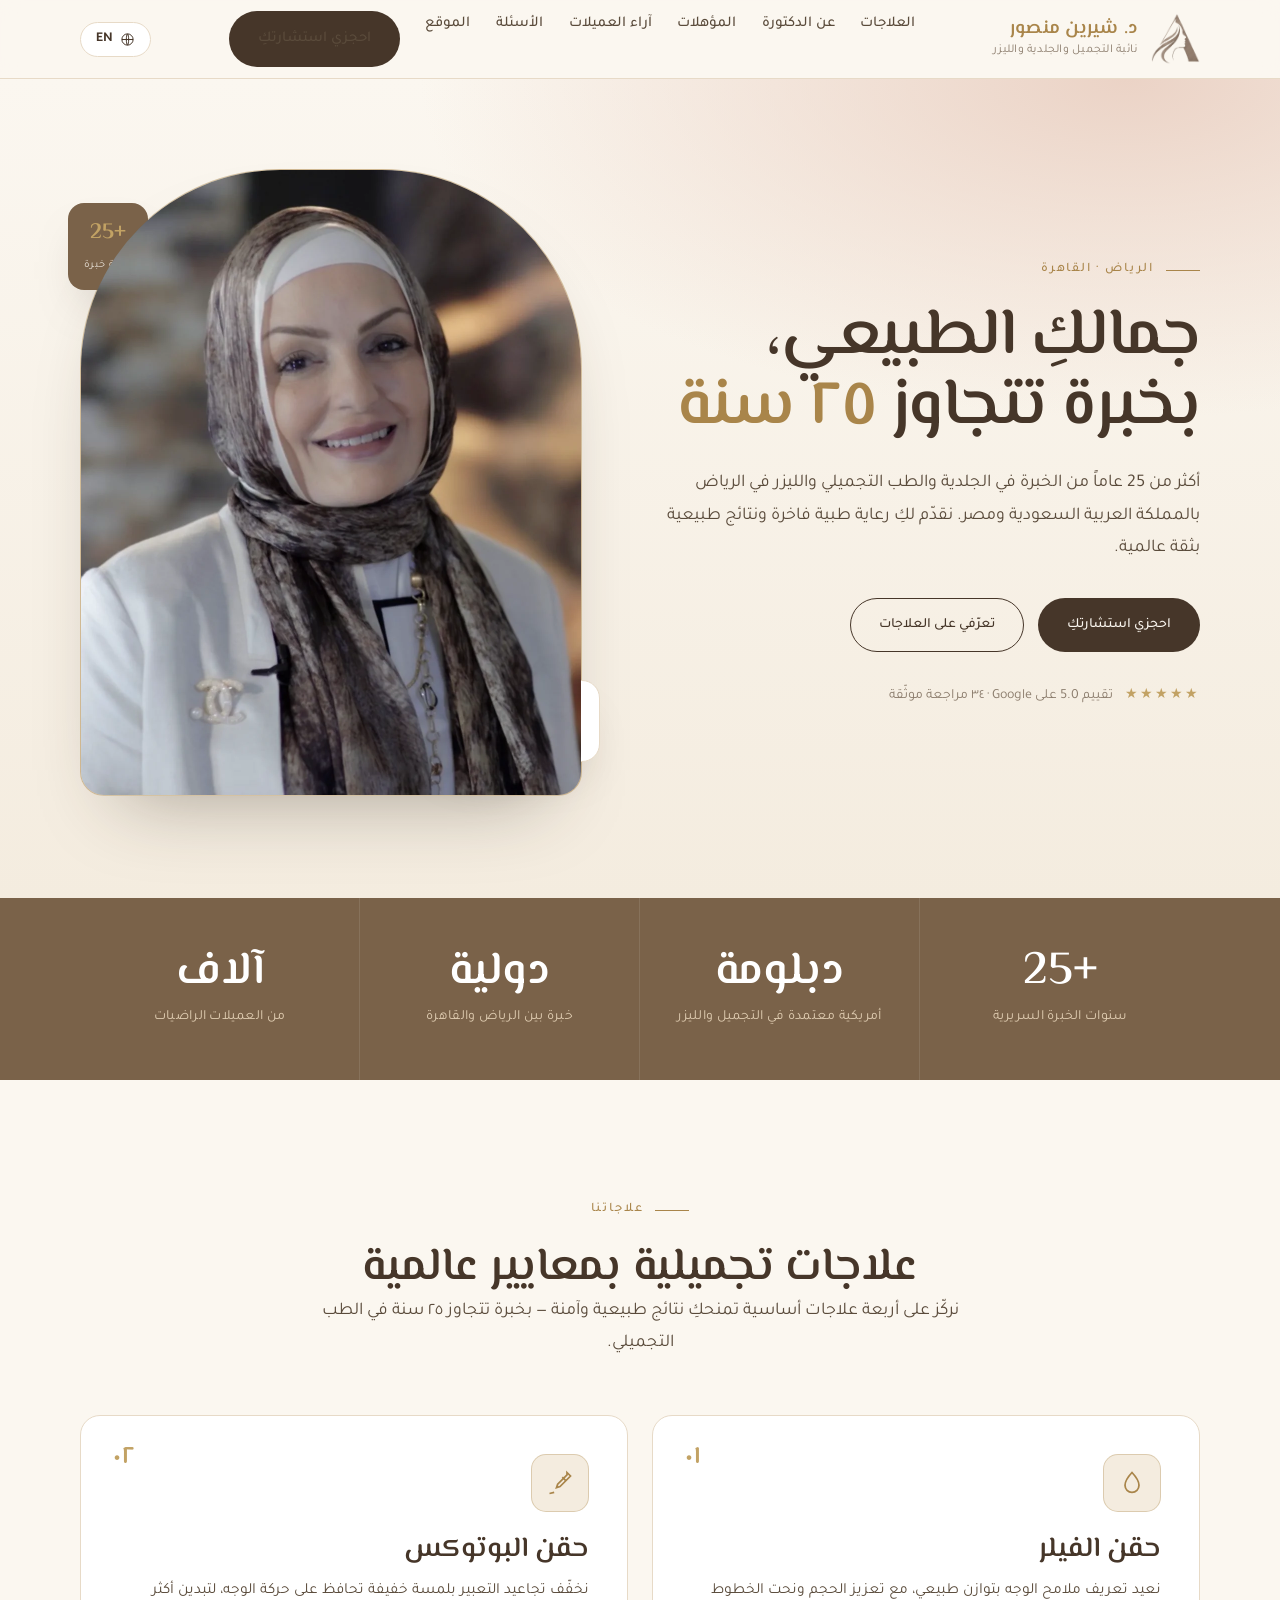
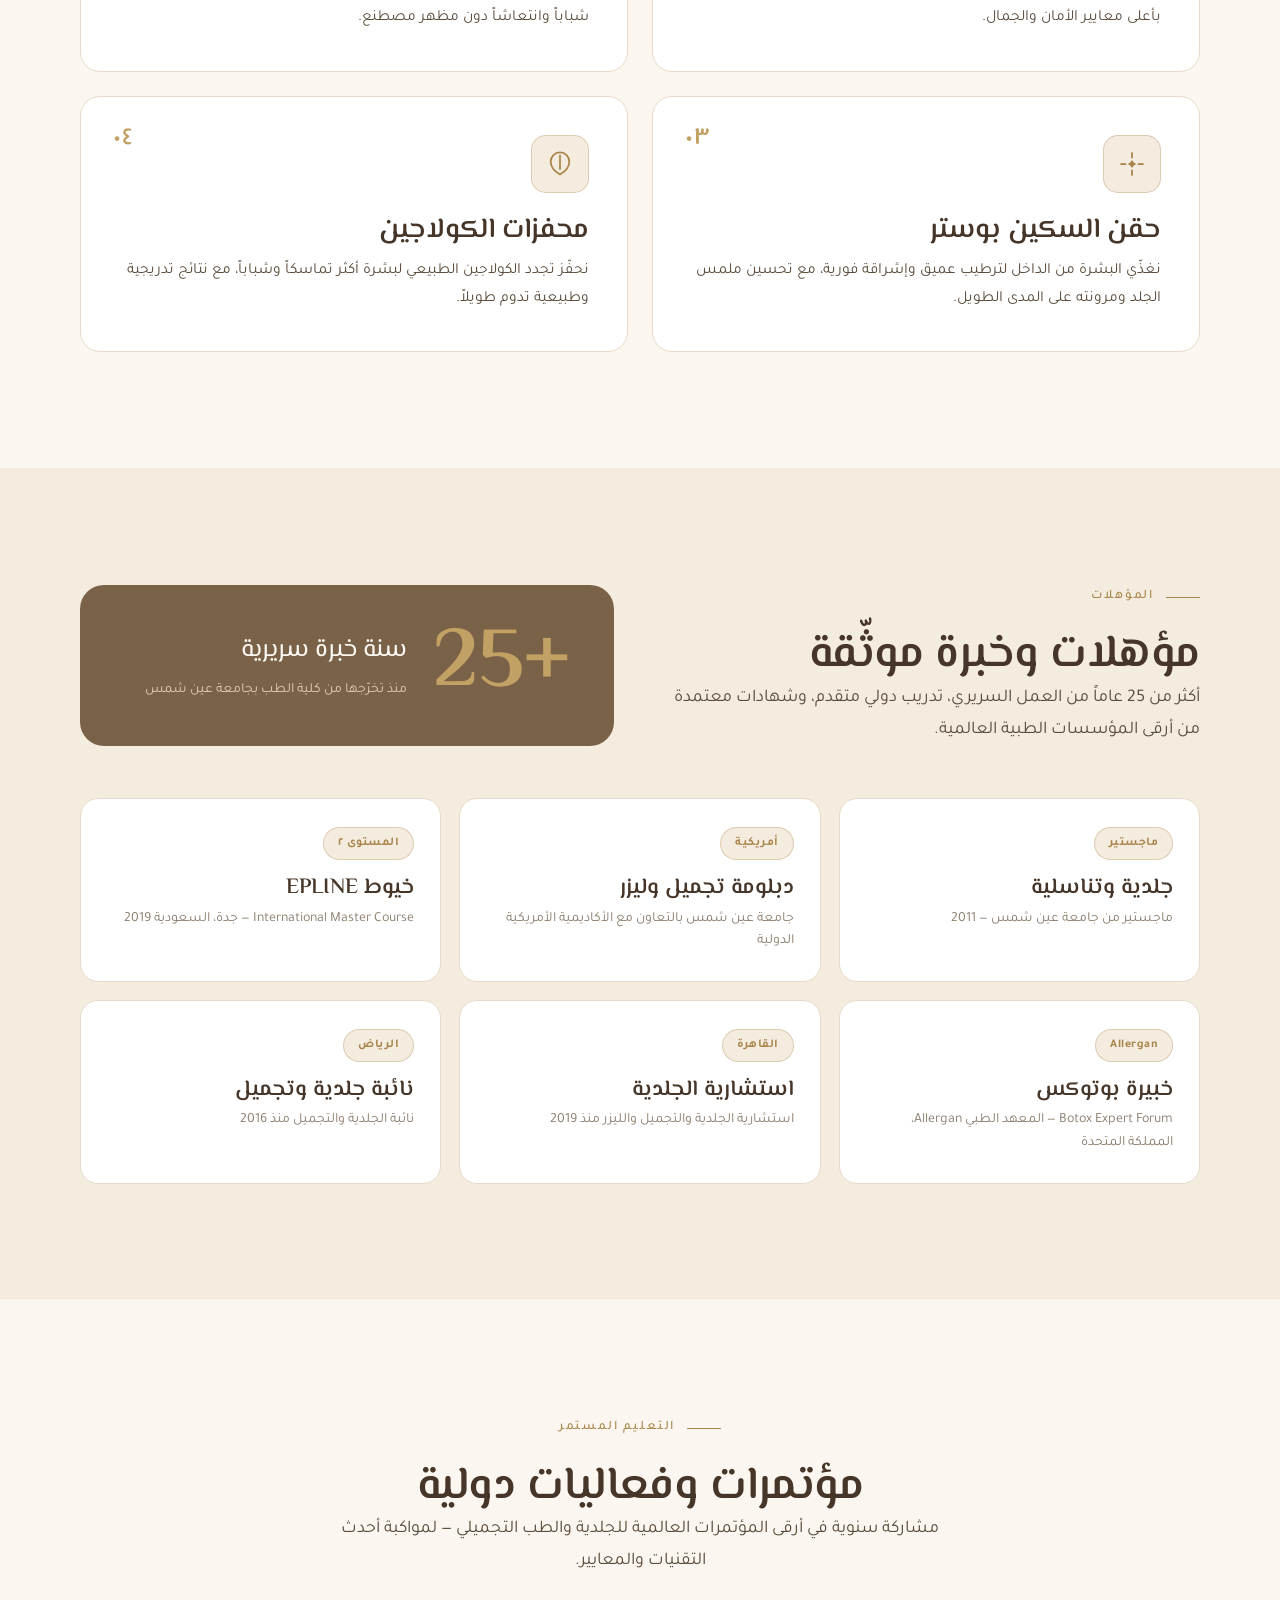
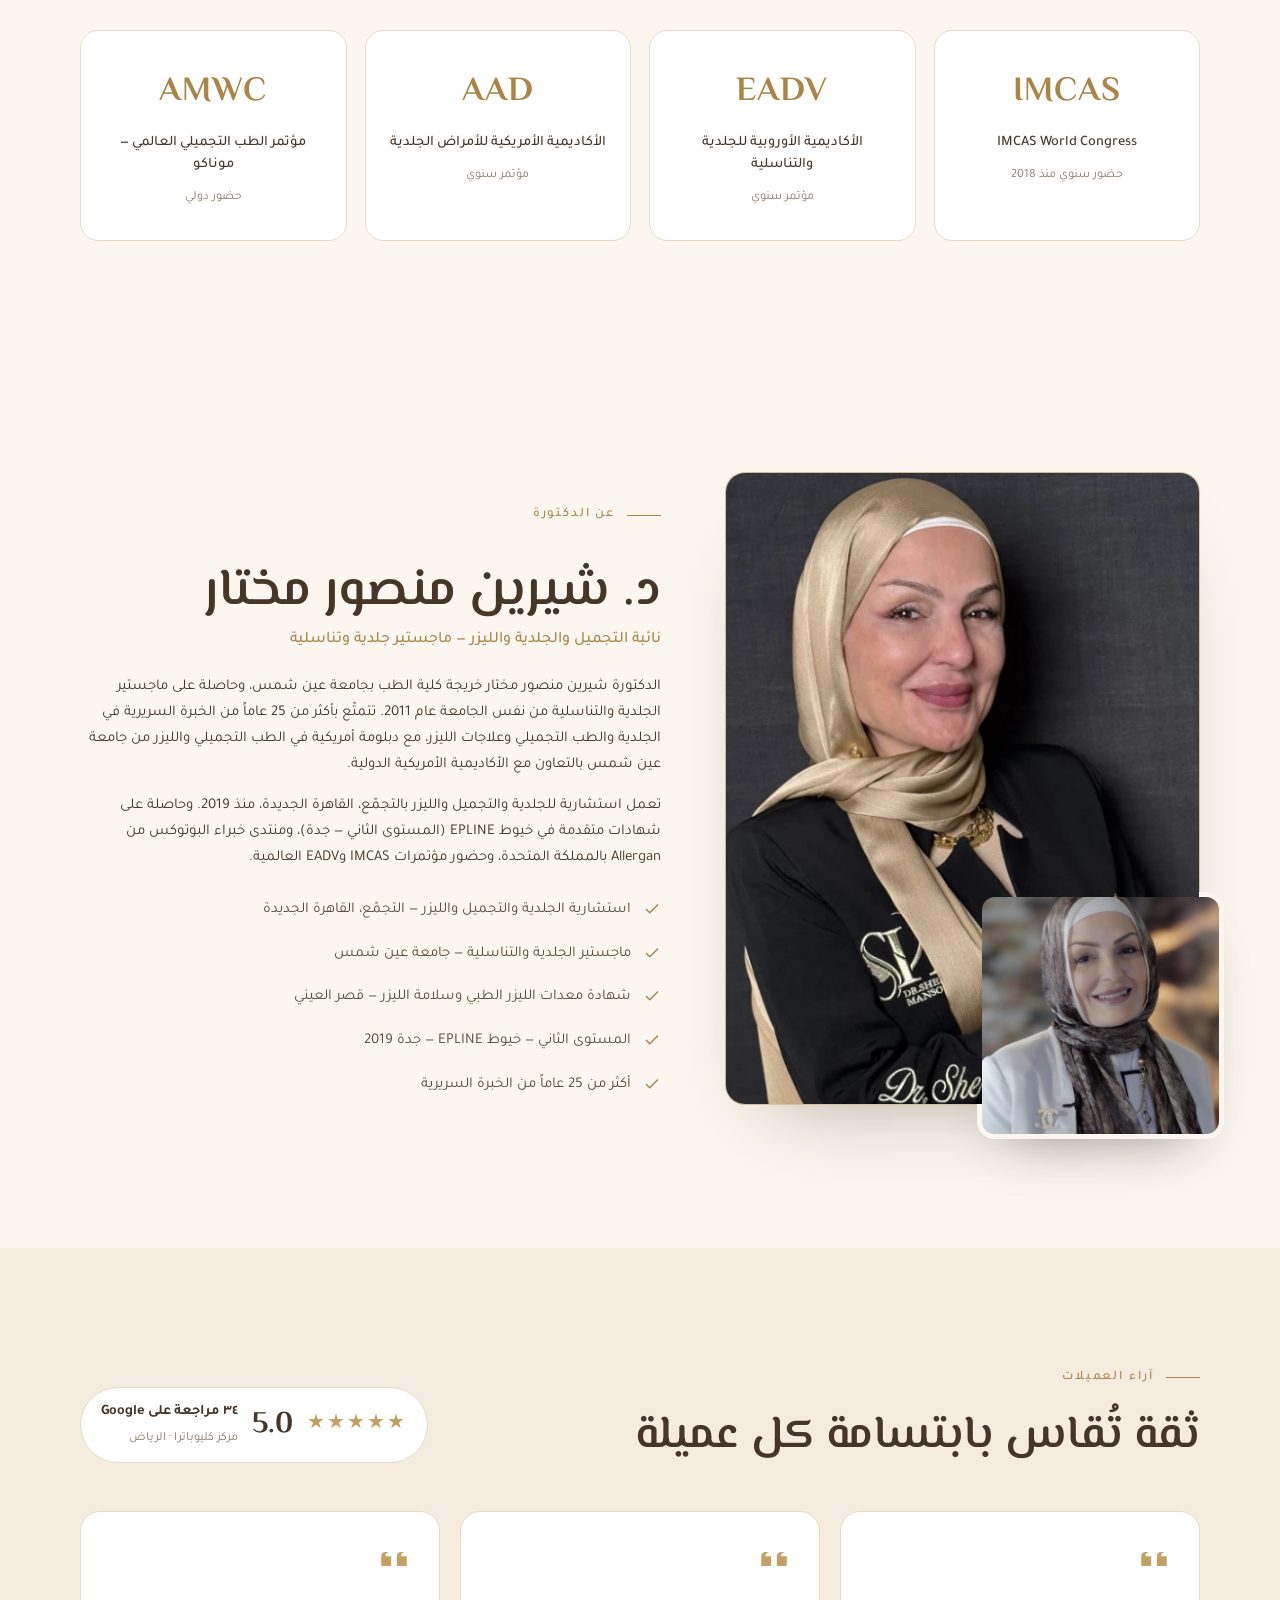
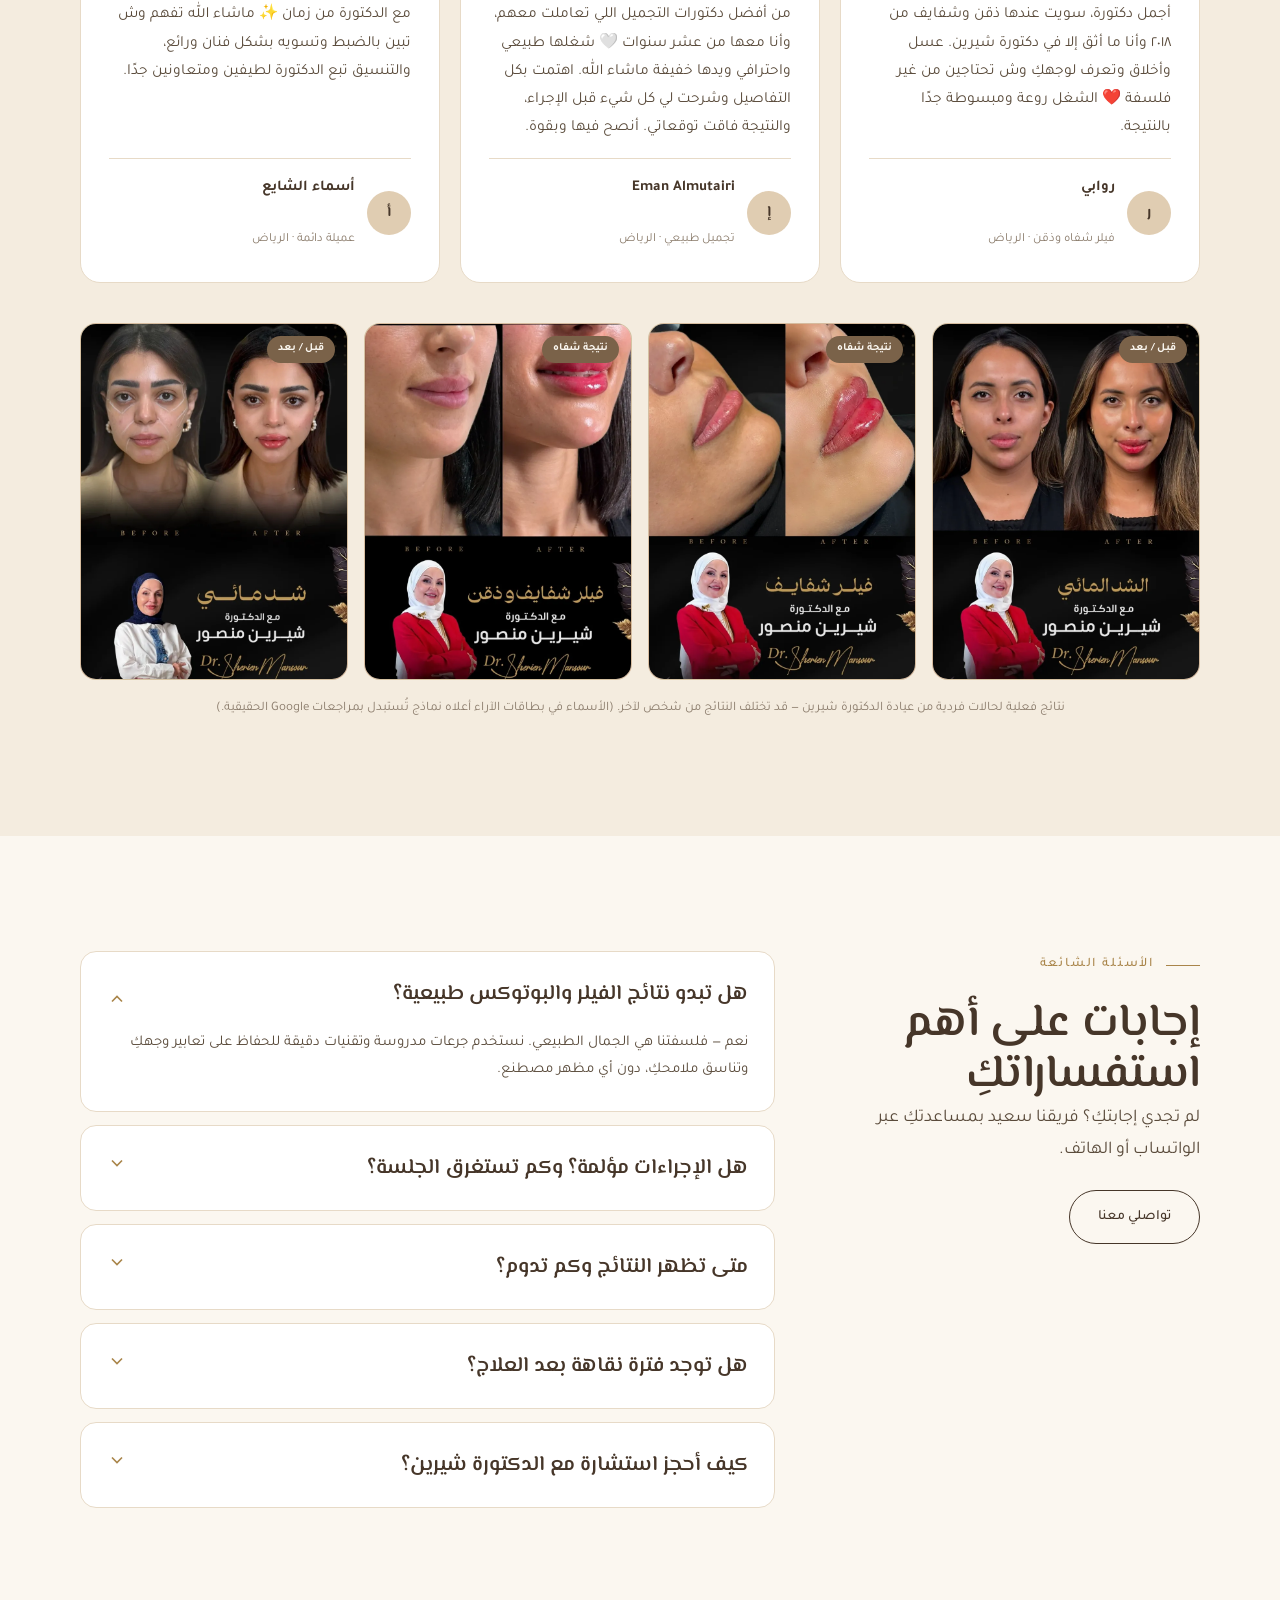
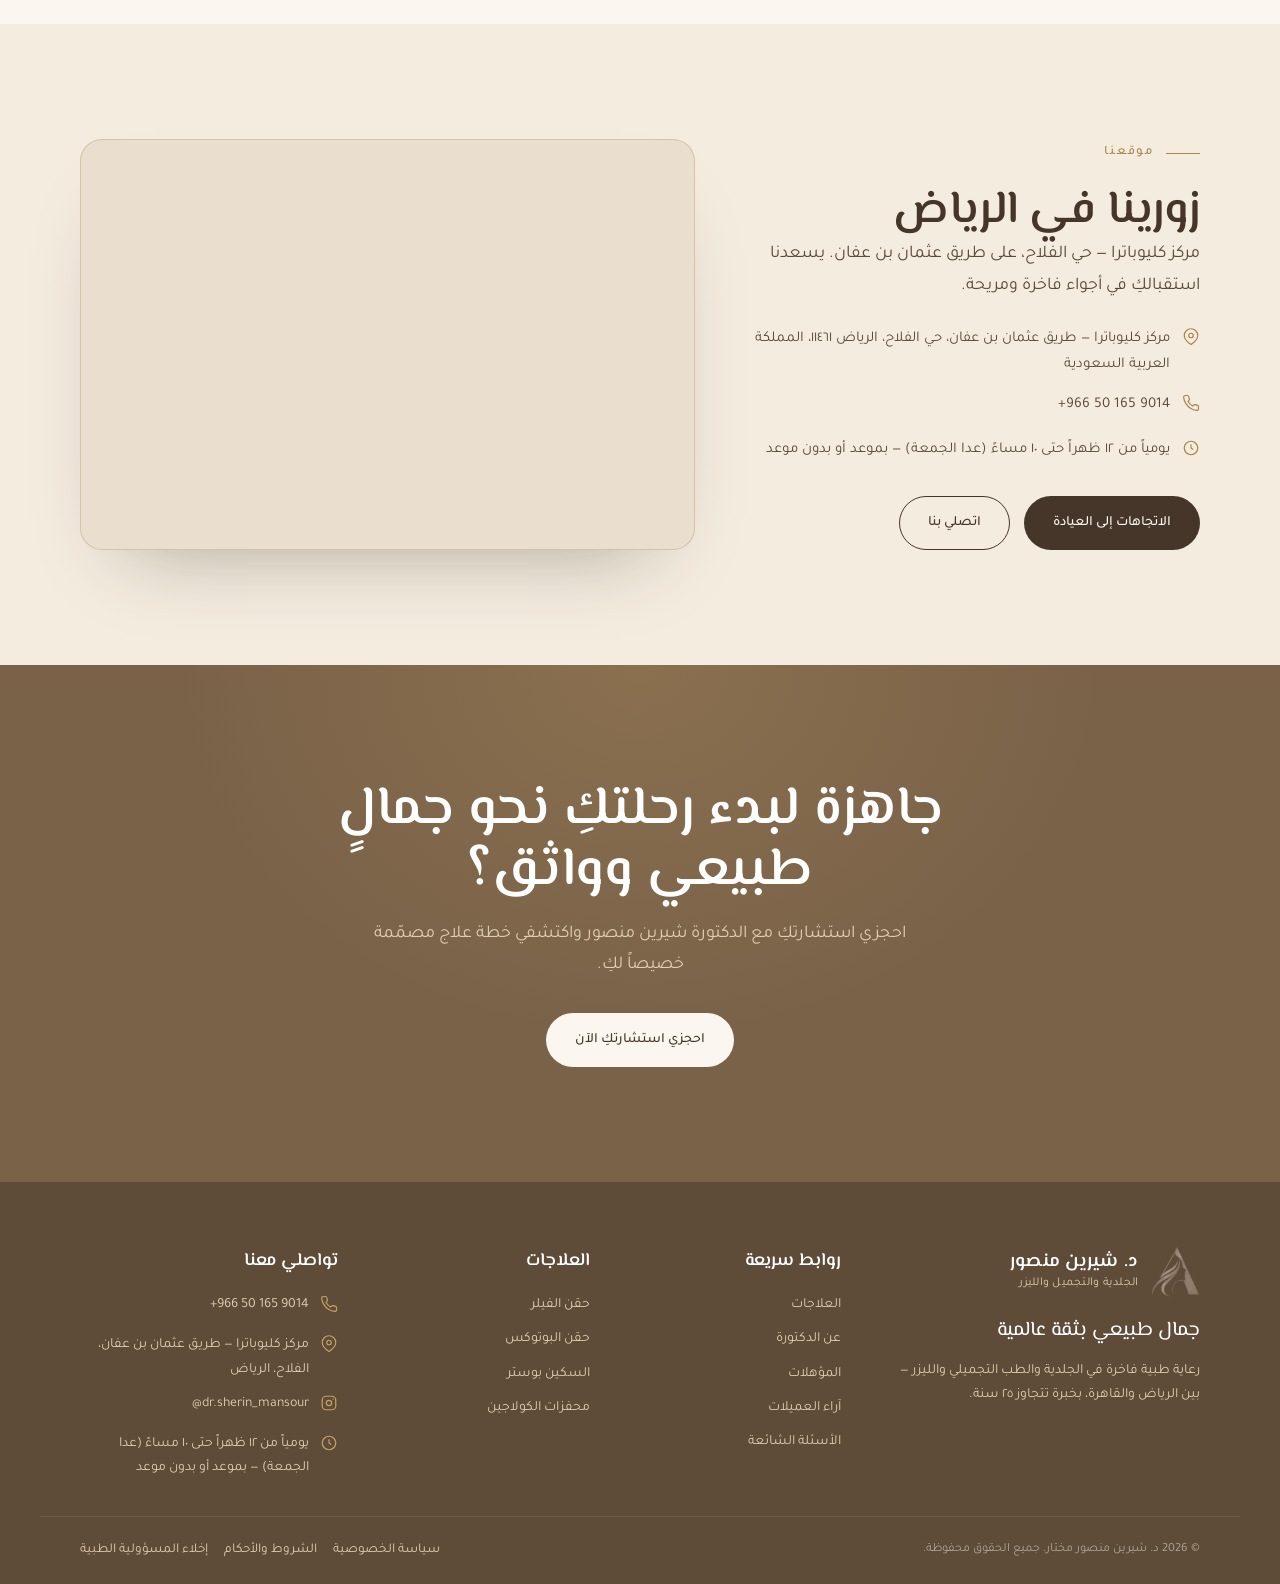
==== commit 6dbd1201: "Hide image placeholder labels behind loaded images; hero copy tweak - Give framed images (hero portr" ====
--- a/index.html
+++ b/index.html
@@ -9,12 +9,12 @@
   <meta name="description" content="الدكتورة شيرين منصور مختار — نائبة التجميل والجلدية والليزر في الرياض والقاهرة. أكثر من 25 عاماً من الخبرة في الفيلر والبوتوكس والسكين بوستر ومحفزات الكولاجين.">
   <meta name="theme-color" content="#4E3D2D">
   <link rel="canonical" href="https://doitrous.github.io/sherinmansour/">
-  <link rel="icon" type="image/png" href="images/favicon.png">
+  <link rel="icon" type="image/png" href="images/favicon-v2.png">
   <!-- Open Graph / social -->
   <meta property="og:type" content="website">
   <meta property="og:site_name" content="Dr. Sherin Mansour">
   <meta property="og:title" content="د. شيرين منصور | نائبة التجميل والجلدية والليزر">
-  <meta property="og:description" content="رعاية طبية فاخرة في الجلدية والطب التجميلي والليزر — بين الرياض والقاهرة، بخبرة تتجاوز ربع قرن.">
+  <meta property="og:description" content="رعاية طبية فاخرة في الجلدية والطب التجميلي والليزر — بين الرياض والقاهرة، بخبرة تتجاوز ٢٥ سنة.">
   <meta property="og:url" content="https://doitrous.github.io/sherinmansour/">
   <meta property="og:image" content="https://doitrous.github.io/sherinmansour/images/og-cover.jpg">
   <meta name="twitter:card" content="summary_large_image">
@@ -66,7 +66,7 @@
   <header>
     <div class="wrap nav">
       <a class="brand" href="#top">
-        <img class="brandmark" src="images/logo-mark.webp" alt="د. شيرين منصور" width="49" height="52">
+        <img class="brandmark" src="images/logo-girl.webp" alt="د. شيرين منصور" width="49" height="52">
         <span><b>د. شيرين منصور</b><span>نائبة التجميل والجلدية والليزر</span></span>
       </a>
       <nav class="navlinks">
@@ -94,7 +94,7 @@
     <div class="wrap">
       <div>
         <span class="eyebrow">الرياض · القاهرة</span>
-        <h1>جمالكِ الطبيعي،<br>بخبرة تتجاوز <em>ربع قرن</em></h1>
+        <h1>جمالكِ الطبيعي،<br>بخبرة تتجاوز <em>٢٥ سنة</em></h1>
         <p class="lead">أكثر من 25 عاماً من الخبرة في الجلدية والطب التجميلي والليزر في الرياض بالمملكة العربية السعودية ومصر. نقدّم لكِ رعاية طبية فاخرة ونتائج طبيعية بثقة عالمية.</p>
         <div class="cta">
           <a href="https://wa.me/966501659014" class="btn btn-p">احجزي استشارتكِ</a>
@@ -126,7 +126,7 @@
     <div class="wrap center">
       <span class="eyebrow center">علاجاتنا</span>
       <h2 class="h2">علاجات تجميلية بمعايير عالمية</h2>
-      <p class="lead">نركّز على أربعة علاجات أساسية تمنحكِ نتائج طبيعية وآمنة — بخبرة تتجاوز ربع قرن في الطب التجميلي.</p>
+      <p class="lead">نركّز على أربعة علاجات أساسية تمنحكِ نتائج طبيعية وآمنة — بخبرة تتجاوز ٢٥ سنة في الطب التجميلي.</p>
     </div>
     <div class="wrap"><div class="tcards">
       <div class="tcard"><div class="no">٠١</div>
@@ -285,9 +285,9 @@
   <footer>
     <div class="wrap fgrid">
       <div class="fbrand">
-        <div class="brand"><img class="brandmark" src="images/logo-mark.webp" alt="د. شيرين منصور" width="49" height="52"><span><b>د. شيرين منصور</b><span>الجلدية والتجميل والليزر</span></span></div>
+        <div class="brand"><img class="brandmark" src="images/logo-girl.webp" alt="د. شيرين منصور" width="49" height="52"><span><b>د. شيرين منصور</b><span>الجلدية والتجميل والليزر</span></span></div>
         <span class="tagline">جمال طبيعي بثقة عالمية</span>
-        <p>رعاية طبية فاخرة في الجلدية والطب التجميلي والليزر — بين الرياض والقاهرة، بخبرة تتجاوز ربع قرن.</p>
+        <p>رعاية طبية فاخرة في الجلدية والطب التجميلي والليزر — بين الرياض والقاهرة، بخبرة تتجاوز ٢٥ سنة.</p>
       </div>
       <div class="fcol"><h5>روابط سريعة</h5><ul>
         <li><a href="#treatments">العلاجات</a></li><li><a href="#about">عن الدكتورة</a></li>
@@ -315,7 +315,7 @@
   <header>
     <div class="wrap nav">
       <a class="brand" href="#top">
-        <img class="brandmark" src="images/logo-mark.webp" alt="د. شيرين منصور" width="49" height="52">
+        <img class="brandmark" src="images/logo-girl.webp" alt="د. شيرين منصور" width="49" height="52">
         <span><b>Dr. Sherin Mansour</b><span>Deputy · Aesthetics · Dermatology · Laser</span></span>
       </a>
       <nav class="navlinks">
@@ -534,7 +534,7 @@
   <footer>
     <div class="wrap fgrid">
       <div class="fbrand">
-        <div class="brand"><img class="brandmark" src="images/logo-mark.webp" alt="د. شيرين منصور" width="49" height="52"><span><b>Dr. Sherin Mansour</b><span>Dermatology · Aesthetics · Laser</span></span></div>
+        <div class="brand"><img class="brandmark" src="images/logo-girl.webp" alt="د. شيرين منصور" width="49" height="52"><span><b>Dr. Sherin Mansour</b><span>Dermatology · Aesthetics · Laser</span></span></div>
         <span class="tagline">Natural beauty, world-class confidence</span>
         <p>Luxury medical care in dermatology, aesthetic medicine and laser — between Riyadh and Cairo, with over a quarter century of experience.</p>
       </div>
--- a/styles.css
+++ b/styles.css
@@ -101,7 +101,7 @@
 .frame{position:relative;aspect-ratio:4/5;border-radius:200px 200px 24px 24px;overflow:hidden;
   background:linear-gradient(160deg,var(--sand) 0%,var(--sand-deep) 100%);
   box-shadow:0 40px 80px -40px rgba(51,41,31,.4);border:1px solid var(--gold-line)}
-.frame img{width:100%;height:100%;object-fit:cover;position:absolute;inset:0}
+.frame img{width:100%;height:100%;object-fit:cover;position:absolute;inset:0;z-index:1}
 .ph-label{position:absolute;inset:0;display:grid;place-content:center;text-align:center;
   color:var(--muted);font-size:12.5px;letter-spacing:.03em;padding:20px;gap:6px}
 .ph-label svg{opacity:.5;margin:0 auto 4px}
@@ -170,7 +170,7 @@
 .about-photos .p2{position:absolute;inset-inline-start:-24px;bottom:-6px;width:52%;aspect-ratio:1/1;
   border-radius:18px;overflow:hidden;border:5px solid var(--ivory);position:absolute;
   background:linear-gradient(160deg,var(--blush),var(--sand));box-shadow:0 30px 50px -30px rgba(51,41,31,.4)}
-.about-photos img{width:100%;height:100%;object-fit:cover;position:absolute;inset:0}
+.about-photos img{width:100%;height:100%;object-fit:cover;position:absolute;inset:0;z-index:1}
 .about h2{font-size:clamp(32px,4.4vw,52px);margin:14px 0 6px}
 .about .role{color:var(--gold);font-size:16px;font-weight:500;margin-bottom:20px}
 .about p+p{margin-top:16px}
@@ -199,7 +199,7 @@
 .rg{display:grid;grid-template-columns:repeat(4,1fr);gap:16px}
 .rg .cell{aspect-ratio:3/4;border-radius:16px;overflow:hidden;border:1px solid var(--gold-line);position:relative;
   background:linear-gradient(160deg,var(--sand),var(--blush))}
-.rg .cell img{width:100%;height:100%;object-fit:cover;position:absolute;inset:0}
+.rg .cell img{width:100%;height:100%;object-fit:cover;position:absolute;inset:0;z-index:1}
 .rg .cell .tag{position:absolute;inset-inline-start:12px;top:12px;background:var(--coffee);color:var(--ivory);
   font-size:11px;font-weight:600;padding:4px 11px;border-radius:100px;z-index:2}
 .note{margin-top:18px;font-size:13px;color:var(--muted);text-align:center}
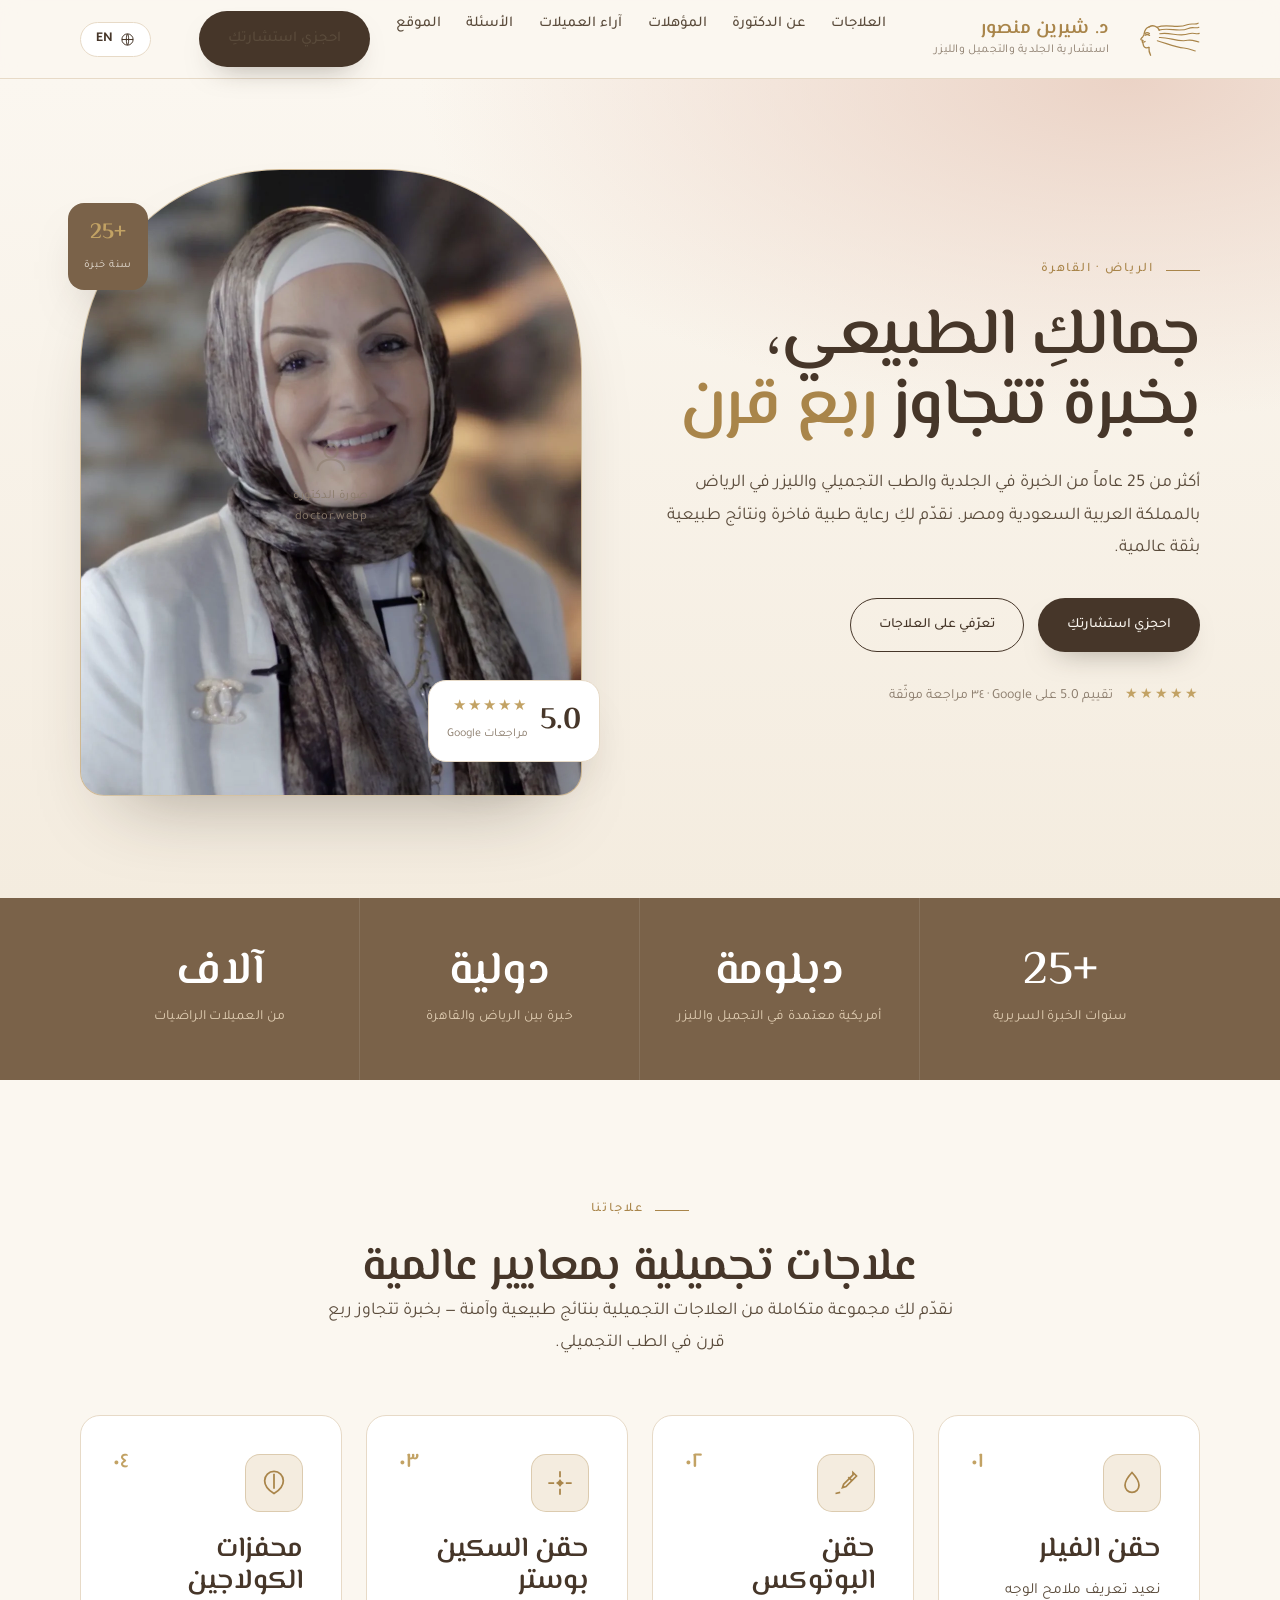
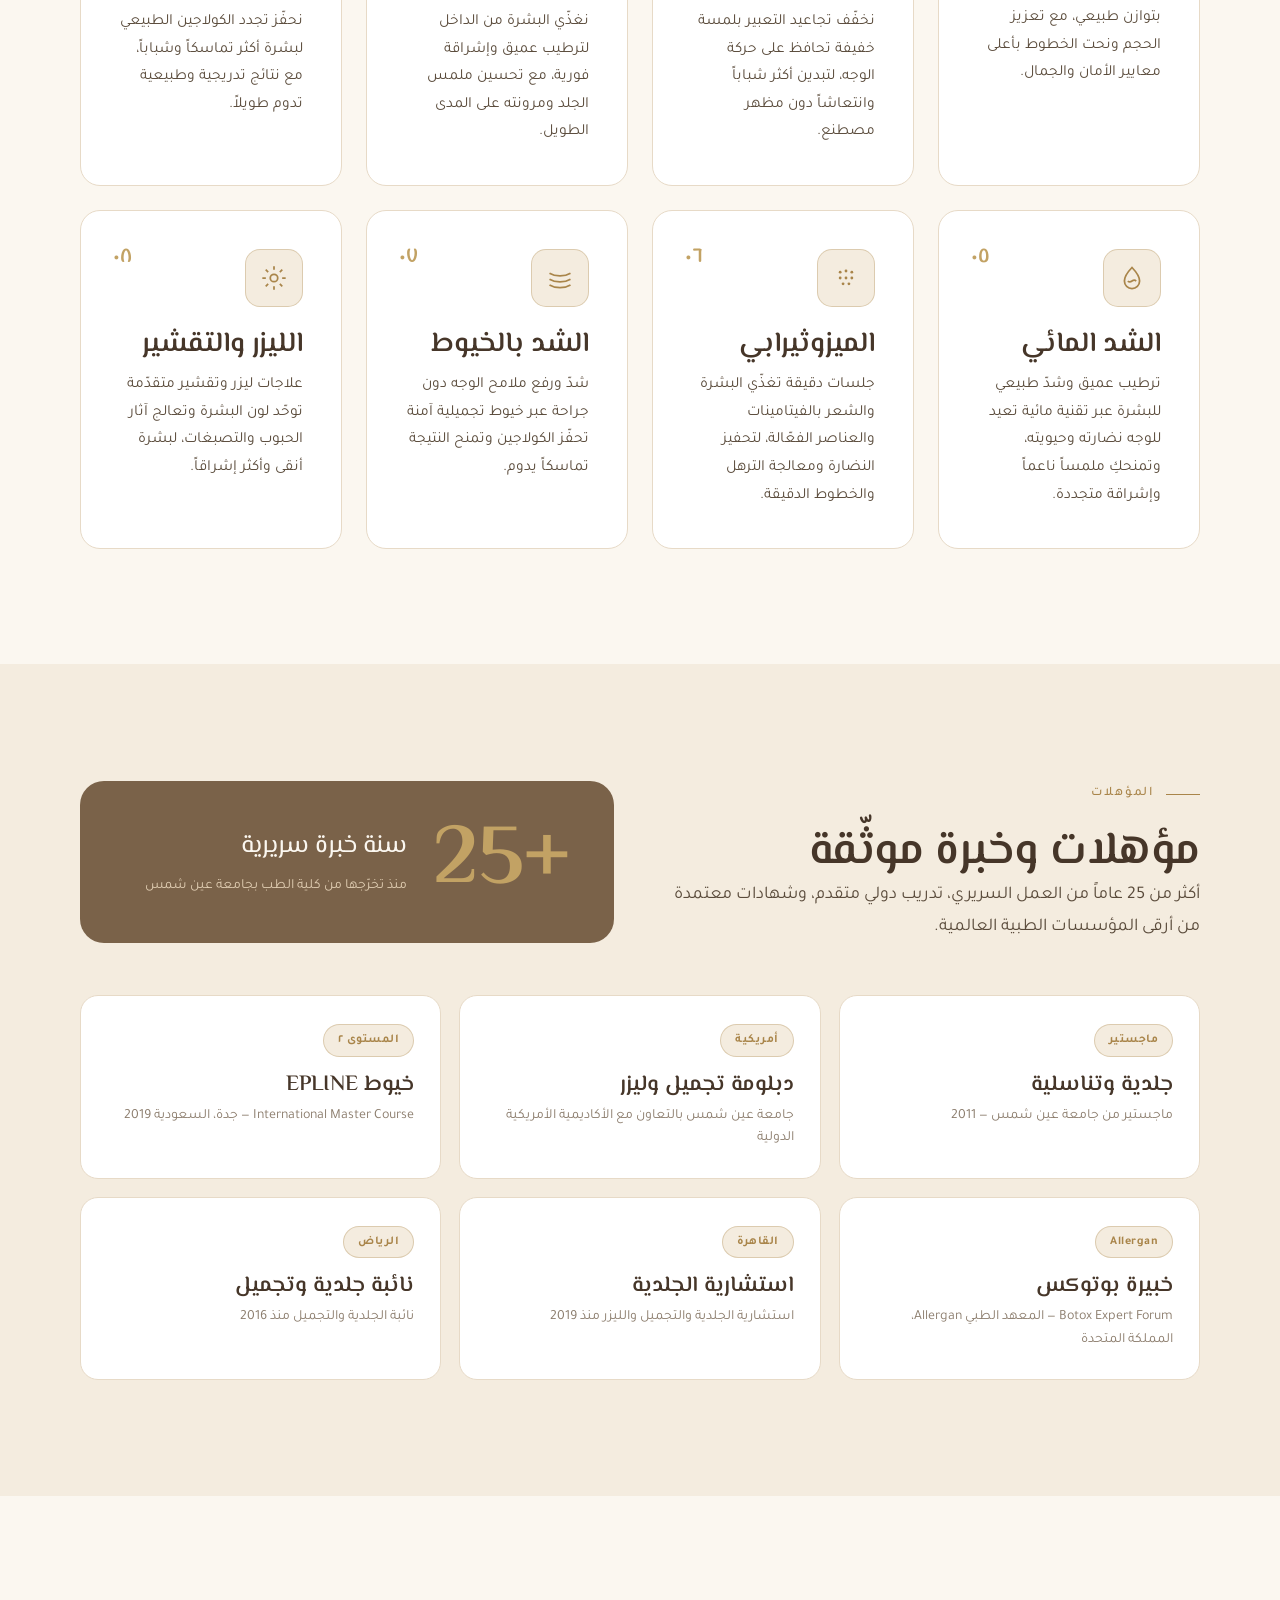
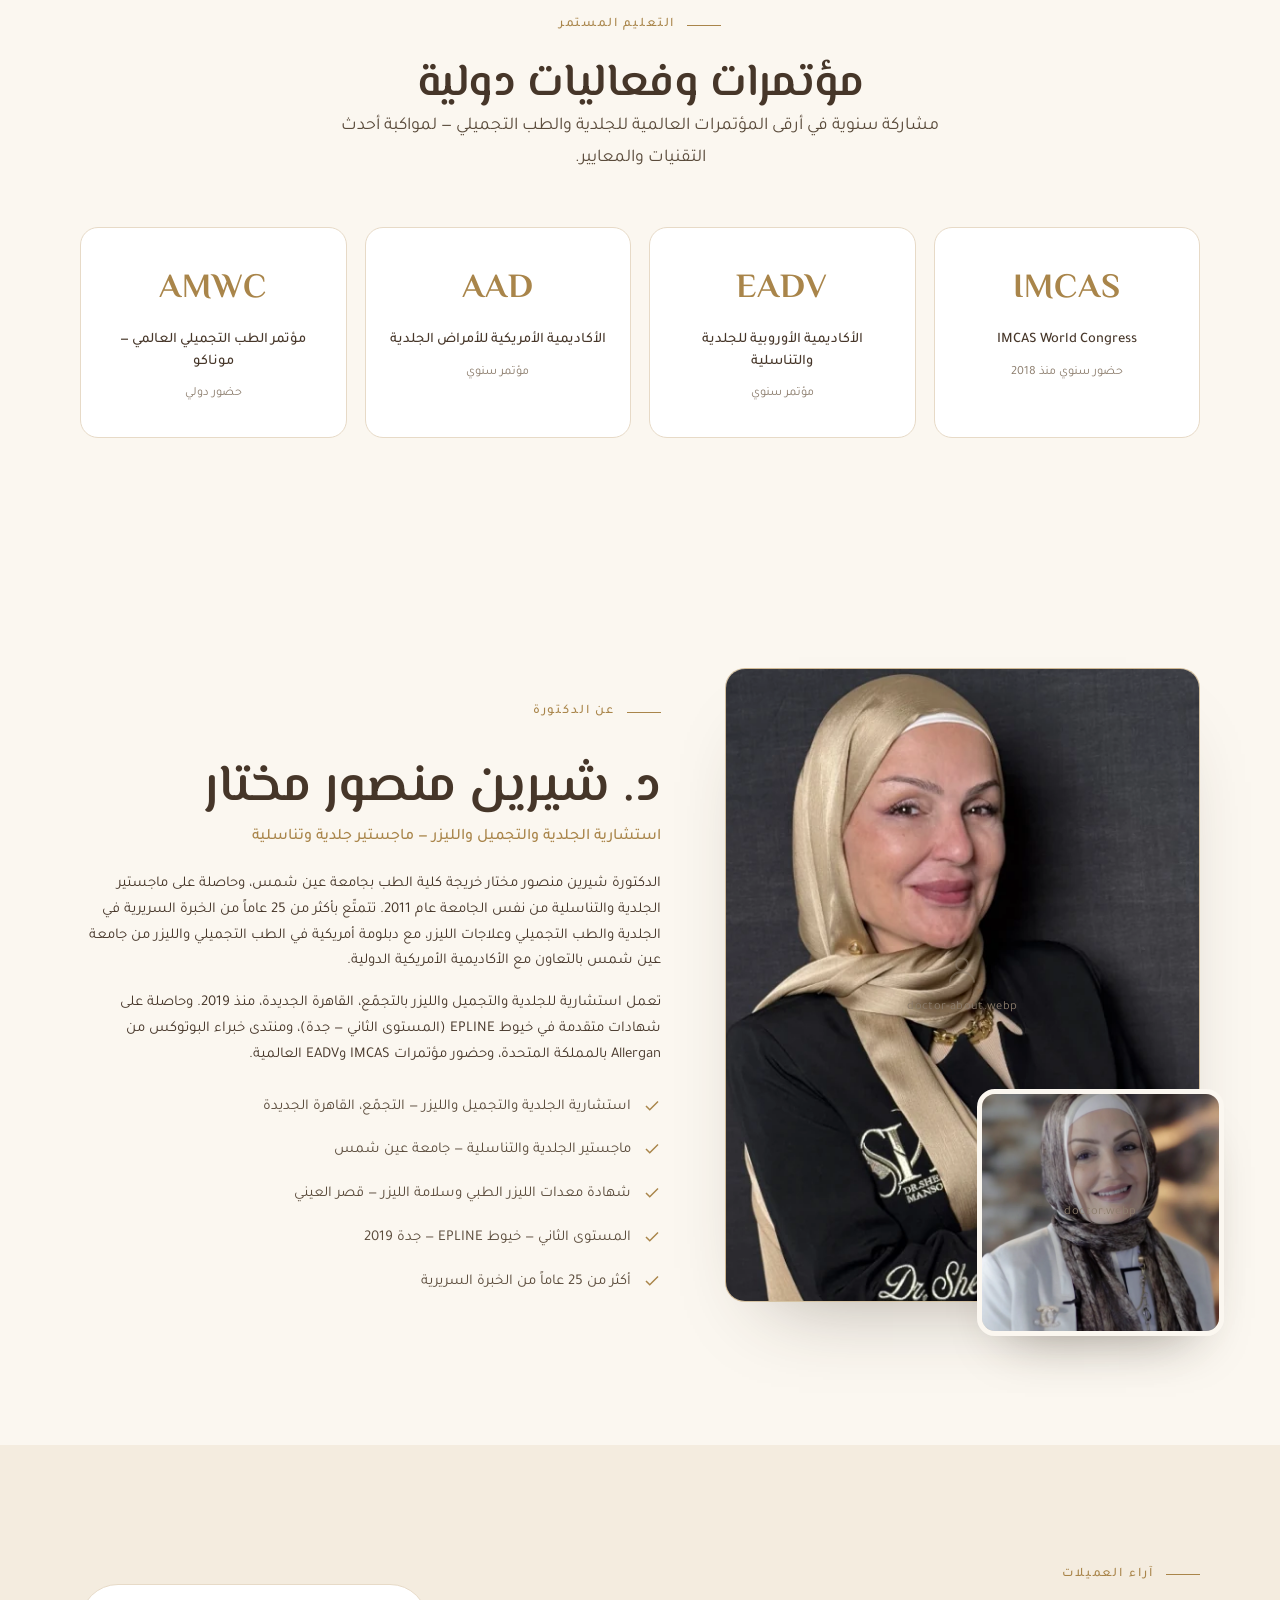
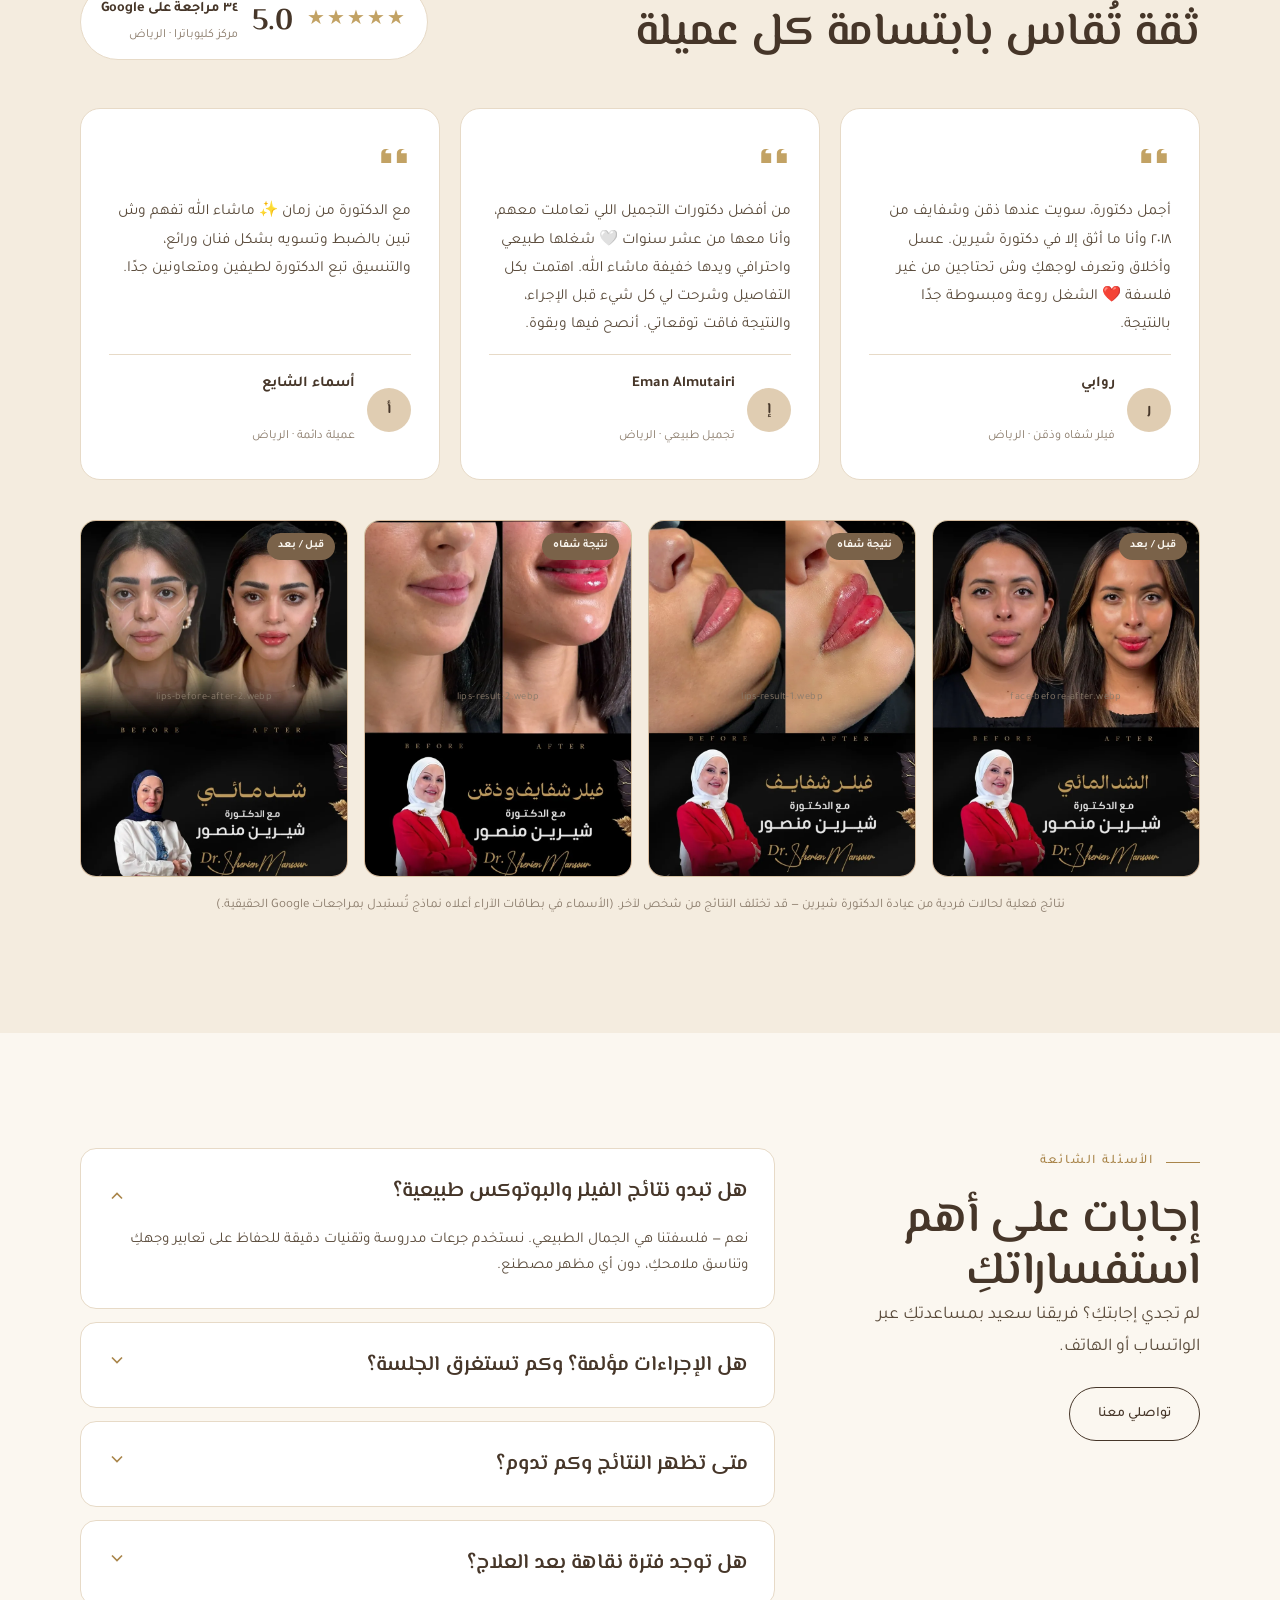
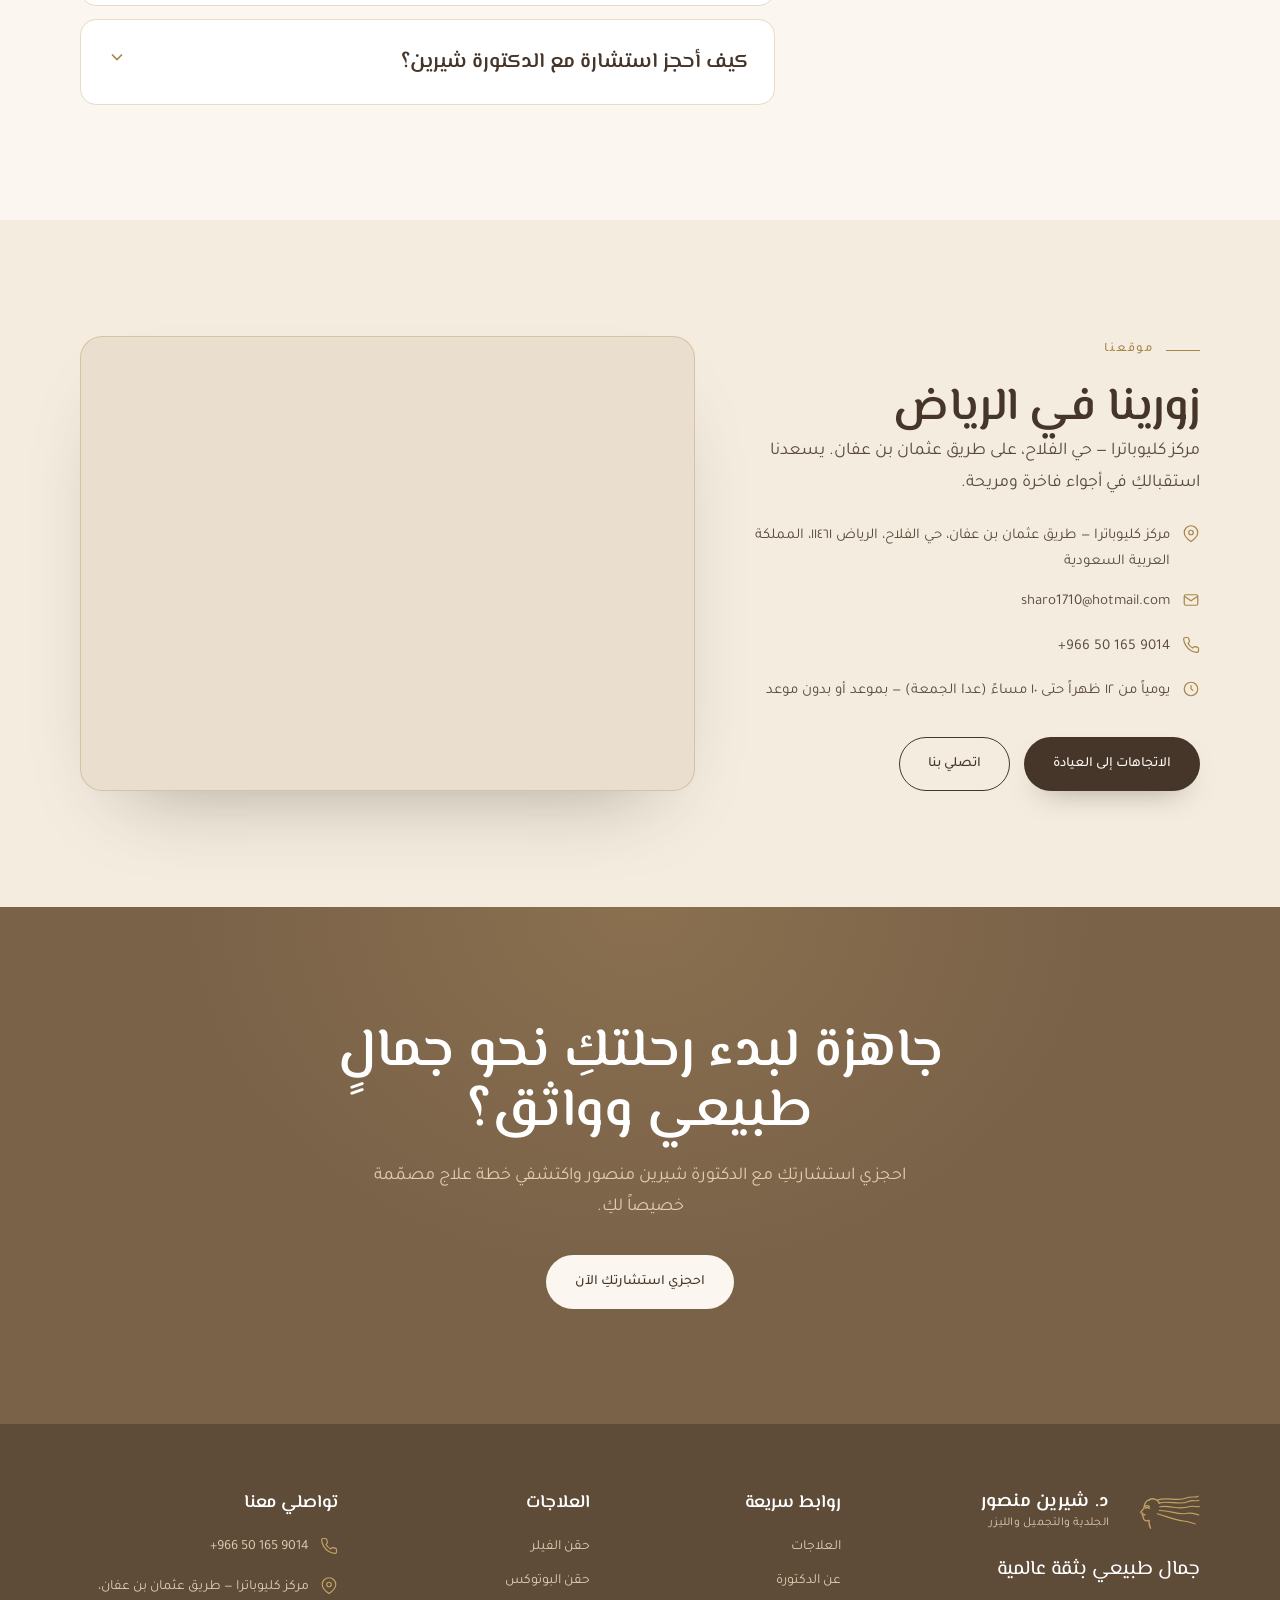
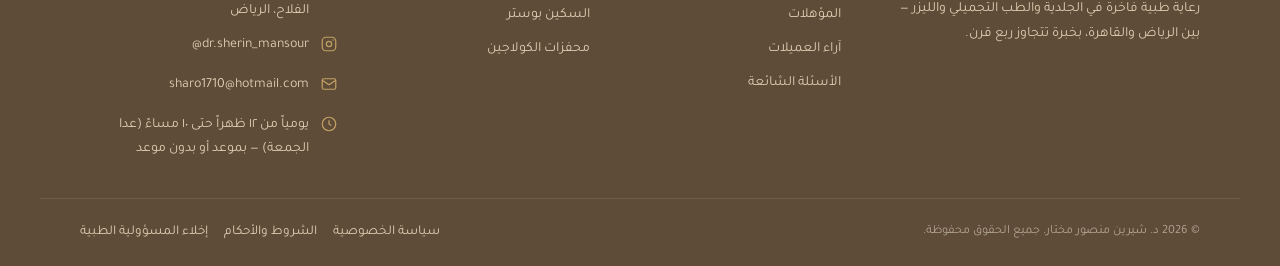
==== commit 2fa94119: "Add four services (incl. الشد المائي) and polish buttons - Add Aqua Lifting (الشد المائي), Mesothera" ====
--- a/index.html
+++ b/index.html
@@ -1,20 +1,20 @@
 <!doctype html>
 <html lang="ar" dir="rtl"
-  data-title-ar="د. شيرين منصور | نائبة التجميل والجلدية والليزر"
-  data-title-en="Dr. Sherin Mansour | Deputy — Aesthetics, Dermatology &amp; Laser">
+  data-title-ar="د. شيرين منصور | استشارية الجلدية والتجميل والليزر"
+  data-title-en="Dr. Sherin Mansour | Consultant Dermatology, Aesthetics &amp; Laser">
 <head>
   <meta charset="utf-8">
   <meta name="viewport" content="width=device-width, initial-scale=1">
-  <title>د. شيرين منصور | نائبة التجميل والجلدية والليزر</title>
-  <meta name="description" content="الدكتورة شيرين منصور مختار — نائبة التجميل والجلدية والليزر في الرياض والقاهرة. أكثر من 25 عاماً من الخبرة في الفيلر والبوتوكس والسكين بوستر ومحفزات الكولاجين.">
+  <title>د. شيرين منصور | استشارية الجلدية والتجميل والليزر</title>
+  <meta name="description" content="الدكتورة شيرين منصور مختار — استشارية الجلدية والتجميل والليزر في الرياض والقاهرة. أكثر من 25 عاماً من الخبرة في الفيلر والبوتوكس والسكين بوستر ومحفزات الكولاجين.">
   <meta name="theme-color" content="#4E3D2D">
   <link rel="canonical" href="https://doitrous.github.io/sherinmansour/">
-  <link rel="icon" type="image/png" href="images/favicon-v2.png">
+  <link rel="icon" href="data:image/svg+xml,%3Csvg xmlns='http://www.w3.org/2000/svg' viewBox='0 0 64 64'%3E%3Crect width='64' height='64' rx='16' fill='%2333291F'/%3E%3Ctext x='32' y='44' font-family='Georgia,serif' font-size='36' fill='%23C2A264' text-anchor='middle'%3E%D8%B4%3C/text%3E%3C/svg%3E">
   <!-- Open Graph / social -->
   <meta property="og:type" content="website">
   <meta property="og:site_name" content="Dr. Sherin Mansour">
-  <meta property="og:title" content="د. شيرين منصور | نائبة التجميل والجلدية والليزر">
-  <meta property="og:description" content="رعاية طبية فاخرة في الجلدية والطب التجميلي والليزر — بين الرياض والقاهرة، بخبرة تتجاوز ٢٥ سنة.">
+  <meta property="og:title" content="د. شيرين منصور | استشارية الجلدية والتجميل والليزر">
+  <meta property="og:description" content="رعاية طبية فاخرة في الجلدية والطب التجميلي والليزر — بين الرياض والقاهرة، بخبرة تتجاوز ربع قرن.">
   <meta property="og:url" content="https://doitrous.github.io/sherinmansour/">
   <meta property="og:image" content="https://doitrous.github.io/sherinmansour/images/og-cover.jpg">
   <meta name="twitter:card" content="summary_large_image">
@@ -29,6 +29,7 @@
     "medicalSpecialty": "Dermatologic",
     "url": "https://doitrous.github.io/sherinmansour/",
     "telephone": "+966501659014",
+    "email": "sharo1710@hotmail.com",
     "openingHoursSpecification": [
       { "@type": "OpeningHoursSpecification", "dayOfWeek": ["Saturday","Sunday","Monday","Tuesday","Wednesday","Thursday"], "opens": "12:00", "closes": "22:00" }
     ],
@@ -48,7 +49,11 @@
       { "@type": "MedicalProcedure", "name": "Dermal Fillers" },
       { "@type": "MedicalProcedure", "name": "Botox Injections" },
       { "@type": "MedicalProcedure", "name": "Skin Boosters" },
-      { "@type": "MedicalProcedure", "name": "Collagen Stimulators" }
+      { "@type": "MedicalProcedure", "name": "Collagen Stimulators" },
+      { "@type": "MedicalProcedure", "name": "Aqua Lifting" },
+      { "@type": "MedicalProcedure", "name": "Mesotherapy" },
+      { "@type": "MedicalProcedure", "name": "Thread Lift" },
+      { "@type": "MedicalProcedure", "name": "Laser & Peeling" }
     ]
   }
   </script>
@@ -58,6 +63,7 @@
   <link rel="stylesheet" href="styles.css">
 </head>
 <body id="top">
+<svg class="svg-defs" width="0" height="0" aria-hidden="true" focusable="false"><symbol id="logomark" viewBox="0 0 380 240" fill="none" stroke="currentColor" stroke-linecap="round" stroke-linejoin="round"><g stroke-width="6.5"><path d="M132 58 C118 62 109 76 107 94 C106 100 105 102 101 106 C95 111 89 116 92 121 C94 124 99 123 102 125 C98 128 97 133 101 137 C104 141 101 150 108 156 C113 161 122 162 131 159"/><path d="M132 58 C148 48 172 52 182 74"/><path d="M131 159 C130 172 133 185 139 197"/><path d="M112 90 C118 86 127 86 133 91"/><path d="M112 99 C118 95 127 95 134 100"/><path d="M99 131 C103 133 108 133 112 130"/></g><g stroke-width="5.4"><path d="M170 60 C224 40 268 70 318 48 C342 38 356 50 372 40"/><path d="M180 74 C232 58 276 88 324 66 C346 56 360 68 376 60"/><path d="M184 92 C234 82 280 110 326 92 C348 84 362 96 378 90"/><path d="M182 110 C230 108 274 134 320 124 C344 119 360 130 376 132"/><path d="M172 126 C216 138 258 158 302 162 C326 164 344 172 358 176"/></g></symbol></svg>
 
 <!-- ==================================================================
      ARABIC (RTL)
@@ -66,8 +72,8 @@
   <header>
     <div class="wrap nav">
       <a class="brand" href="#top">
-        <img class="brandmark" src="images/logo-girl.webp" alt="د. شيرين منصور" width="49" height="52">
-        <span><b>د. شيرين منصور</b><span>نائبة التجميل والجلدية والليزر</span></span>
+        <svg class="brandmark" viewBox="0 0 380 240" aria-hidden="true"><use href="#logomark"/></svg>
+        <span><b>د. شيرين منصور</b><span>استشارية الجلدية والتجميل والليزر</span></span>
       </a>
       <nav class="navlinks">
         <a href="#treatments">العلاجات</a>
@@ -94,7 +100,7 @@
     <div class="wrap">
       <div>
         <span class="eyebrow">الرياض · القاهرة</span>
-        <h1>جمالكِ الطبيعي،<br>بخبرة تتجاوز <em>٢٥ سنة</em></h1>
+        <h1>جمالكِ الطبيعي،<br>بخبرة تتجاوز <em>ربع قرن</em></h1>
         <p class="lead">أكثر من 25 عاماً من الخبرة في الجلدية والطب التجميلي والليزر في الرياض بالمملكة العربية السعودية ومصر. نقدّم لكِ رعاية طبية فاخرة ونتائج طبيعية بثقة عالمية.</p>
         <div class="cta">
           <a href="https://wa.me/966501659014" class="btn btn-p">احجزي استشارتكِ</a>
@@ -126,7 +132,7 @@
     <div class="wrap center">
       <span class="eyebrow center">علاجاتنا</span>
       <h2 class="h2">علاجات تجميلية بمعايير عالمية</h2>
-      <p class="lead">نركّز على أربعة علاجات أساسية تمنحكِ نتائج طبيعية وآمنة — بخبرة تتجاوز ٢٥ سنة في الطب التجميلي.</p>
+      <p class="lead">نقدّم لكِ مجموعة متكاملة من العلاجات التجميلية بنتائج طبيعية وآمنة — بخبرة تتجاوز ربع قرن في الطب التجميلي.</p>
     </div>
     <div class="wrap"><div class="tcards">
       <div class="tcard"><div class="no">٠١</div>
@@ -141,6 +147,18 @@
       <div class="tcard"><div class="no">٠٤</div>
         <div class="ticon"><svg width="28" height="28" viewBox="0 0 24 24" fill="none" stroke="currentColor" stroke-width="1.5"><path d="M12 21c5-3 8-6.5 8-11a8 8 0 0 0-16 0c0 4.5 3 8 8 11z"/><path d="M12 4c0 5 0 9 0 13"/></svg></div>
         <h3>محفزات الكولاجين</h3><p>نحفّز تجدد الكولاجين الطبيعي لبشرة أكثر تماسكاً وشباباً، مع نتائج تدريجية وطبيعية تدوم طويلاً.</p></div>
+      <div class="tcard"><div class="no">٠٥</div>
+        <div class="ticon"><svg width="28" height="28" viewBox="0 0 24 24" fill="none" stroke="currentColor" stroke-width="1.5"><path d="M12 3s6.5 6.8 6.5 11.5a6.5 6.5 0 0 1-13 0C5.5 9.8 12 3 12 3z"/><path d="M8.4 14.6c1.1 1 2.1 1 3.6 0s2.5-1 3.6 0"/></svg></div>
+        <h3>الشد المائي</h3><p>ترطيب عميق وشدّ طبيعي للبشرة عبر تقنية مائية تعيد للوجه نضارته وحيويته، وتمنحكِ ملمساً ناعماً وإشراقة متجددة.</p></div>
+      <div class="tcard"><div class="no">٠٦</div>
+        <div class="ticon"><svg width="28" height="28" viewBox="0 0 24 24" fill="none" stroke="currentColor" stroke-width="1.5"><circle cx="7" cy="7" r="1.2" fill="currentColor" stroke="none"/><circle cx="12" cy="6" r="1.2" fill="currentColor" stroke="none"/><circle cx="17" cy="7" r="1.2" fill="currentColor" stroke="none"/><circle cx="7" cy="12" r="1.2" fill="currentColor" stroke="none"/><circle cx="12" cy="12" r="1.2" fill="currentColor" stroke="none"/><circle cx="17" cy="12" r="1.2" fill="currentColor" stroke="none"/><circle cx="9.5" cy="17" r="1.2" fill="currentColor" stroke="none"/><circle cx="14.5" cy="17" r="1.2" fill="currentColor" stroke="none"/></svg></div>
+        <h3>الميزوثيرابي</h3><p>جلسات دقيقة تغذّي البشرة والشعر بالفيتامينات والعناصر الفعّالة، لتحفيز النضارة ومعالجة الترهل والخطوط الدقيقة.</p></div>
+      <div class="tcard"><div class="no">٠٧</div>
+        <div class="ticon"><svg width="28" height="28" viewBox="0 0 24 24" fill="none" stroke="currentColor" stroke-width="1.5"><path d="M3 8c5 3 13 3 18 0"/><path d="M3 13c5 3 13 3 18 0"/><path d="M3 18c5 3 13 3 18 0"/></svg></div>
+        <h3>الشد بالخيوط</h3><p>شدّ ورفع ملامح الوجه دون جراحة عبر خيوط تجميلية آمنة تحفّز الكولاجين وتمنح النتيجة تماسكاً يدوم.</p></div>
+      <div class="tcard"><div class="no">٠٨</div>
+        <div class="ticon"><svg width="28" height="28" viewBox="0 0 24 24" fill="none" stroke="currentColor" stroke-width="1.5"><circle cx="12" cy="12" r="3.2"/><path d="M12 2v3M12 19v3M2 12h3M19 12h3M4.9 4.9l2.1 2.1M17 17l2.1 2.1M19.1 4.9 17 7M7 17l-2.1 2.1"/></svg></div>
+        <h3>الليزر والتقشير</h3><p>علاجات ليزر وتقشير متقدّمة توحّد لون البشرة وتعالج آثار الحبوب والتصبغات، لبشرة أنقى وأكثر إشراقاً.</p></div>
     </div></div>
   </section>
 
@@ -188,7 +206,7 @@
       <div>
         <span class="eyebrow">عن الدكتورة</span>
         <h2>د. شيرين منصور مختار</h2>
-        <div class="role">نائبة التجميل والجلدية والليزر — ماجستير جلدية وتناسلية</div>
+        <div class="role">استشارية الجلدية والتجميل والليزر — ماجستير جلدية وتناسلية</div>
         <p>الدكتورة شيرين منصور مختار خريجة كلية الطب بجامعة عين شمس، وحاصلة على ماجستير الجلدية والتناسلية من نفس الجامعة عام 2011. تتمتّع بأكثر من 25 عاماً من الخبرة السريرية في الجلدية والطب التجميلي وعلاجات الليزر، مع دبلومة أمريكية في الطب التجميلي والليزر من جامعة عين شمس بالتعاون مع الأكاديمية الأمريكية الدولية.</p>
         <p>تعمل استشارية للجلدية والتجميل والليزر بالتجمّع، القاهرة الجديدة، منذ 2019. وحاصلة على شهادات متقدمة في خيوط EPLINE (المستوى الثاني — جدة)، ومنتدى خبراء البوتوكس من Allergan بالمملكة المتحدة، وحضور مؤتمرات IMCAS وEADV العالمية.</p>
         <ul class="clist">
@@ -260,6 +278,7 @@
         <p class="lead">مركز كليوباترا — حي الفلاح، على طريق عثمان بن عفان. يسعدنا استقبالكِ في أجواء فاخرة ومريحة.</p>
         <ul class="mlist">
           <li><span class="ico"><svg width="18" height="18" viewBox="0 0 24 24" fill="none" stroke="currentColor" stroke-width="1.6"><path d="M21 10c0 6-9 12-9 12s-9-6-9-12a9 9 0 0 1 18 0z"/><circle cx="12" cy="10" r="3"/></svg></span>مركز كليوباترا — طريق عثمان بن عفان، حي الفلاح، الرياض ١١٤٦١، المملكة العربية السعودية</li>
+          <li><span class="ico"><svg width="18" height="18" viewBox="0 0 24 24" fill="none" stroke="currentColor" stroke-width="1.6"><rect x="3" y="5" width="18" height="14" rx="2"/><path d="M3 7l9 6 9-6"/></svg></span><a href="mailto:sharo1710@hotmail.com">sharo1710@hotmail.com</a></li>
           <li><span class="ico"><svg width="18" height="18" viewBox="0 0 24 24" fill="none" stroke="currentColor" stroke-width="1.6"><path d="M22 16.9v3a2 2 0 0 1-2.2 2 19.8 19.8 0 0 1-8.6-3 19.5 19.5 0 0 1-6-6 19.8 19.8 0 0 1-3-8.6A2 2 0 0 1 4.1 2h3a2 2 0 0 1 2 1.7c.1.9.4 1.8.7 2.7a2 2 0 0 1-.5 2.1L8.1 9.9a16 16 0 0 0 6 6l1.4-1.2a2 2 0 0 1 2.1-.5c.9.3 1.8.6 2.7.7a2 2 0 0 1 1.7 2z"/></svg></span><a href="tel:+966501659014">‎+966 50 165 9014‎</a></li>
           <li><span class="ico"><svg width="18" height="18" viewBox="0 0 24 24" fill="none" stroke="currentColor" stroke-width="1.6"><circle cx="12" cy="12" r="9"/><path d="M12 7v5l3 2"/></svg></span>يومياً من ١٢ ظهراً حتى ١٠ مساءً (عدا الجمعة) — بموعد أو بدون موعد</li>
         </ul>
@@ -285,9 +304,9 @@
   <footer>
     <div class="wrap fgrid">
       <div class="fbrand">
-        <div class="brand"><img class="brandmark" src="images/logo-girl.webp" alt="د. شيرين منصور" width="49" height="52"><span><b>د. شيرين منصور</b><span>الجلدية والتجميل والليزر</span></span></div>
+        <div class="brand"><svg class="brandmark" viewBox="0 0 380 240" aria-hidden="true"><use href="#logomark"/></svg><span><b>د. شيرين منصور</b><span>الجلدية والتجميل والليزر</span></span></div>
         <span class="tagline">جمال طبيعي بثقة عالمية</span>
-        <p>رعاية طبية فاخرة في الجلدية والطب التجميلي والليزر — بين الرياض والقاهرة، بخبرة تتجاوز ٢٥ سنة.</p>
+        <p>رعاية طبية فاخرة في الجلدية والطب التجميلي والليزر — بين الرياض والقاهرة، بخبرة تتجاوز ربع قرن.</p>
       </div>
       <div class="fcol"><h5>روابط سريعة</h5><ul>
         <li><a href="#treatments">العلاجات</a></li><li><a href="#about">عن الدكتورة</a></li>
@@ -301,6 +320,7 @@
         <li><span class="ico"><svg width="18" height="18" viewBox="0 0 24 24" fill="none" stroke="currentColor" stroke-width="1.6"><path d="M22 16.9v3a2 2 0 0 1-2.2 2 19.8 19.8 0 0 1-8.6-3 19.5 19.5 0 0 1-6-6 19.8 19.8 0 0 1-3-8.6A2 2 0 0 1 4.1 2h3a2 2 0 0 1 2 1.7c.1.9.4 1.8.7 2.7a2 2 0 0 1-.5 2.1L8.1 9.9a16 16 0 0 0 6 6l1.4-1.2a2 2 0 0 1 2.1-.5c.9.3 1.8.6 2.7.7a2 2 0 0 1 1.7 2z"/></svg></span><a href="tel:+966501659014">‎+966 50 165 9014‎</a></li>
         <li><span class="ico"><svg width="18" height="18" viewBox="0 0 24 24" fill="none" stroke="currentColor" stroke-width="1.6"><path d="M21 10c0 6-9 12-9 12s-9-6-9-12a9 9 0 0 1 18 0z"/><circle cx="12" cy="10" r="3"/></svg></span>مركز كليوباترا — طريق عثمان بن عفان، الفلاح، الرياض</li>
         <li><span class="ico"><svg width="18" height="18" viewBox="0 0 24 24" fill="none" stroke="currentColor" stroke-width="1.6"><rect x="3" y="3" width="18" height="18" rx="5"/><circle cx="12" cy="12" r="3.5"/><circle cx="17.5" cy="6.5" r="1" fill="currentColor" stroke="none"/></svg></span><a href="https://www.instagram.com/dr.sherin_mansour/">‎@dr.sherin_mansour‎</a></li>
+        <li><span class="ico"><svg width="18" height="18" viewBox="0 0 24 24" fill="none" stroke="currentColor" stroke-width="1.6"><rect x="3" y="5" width="18" height="14" rx="2"/><path d="M3 7l9 6 9-6"/></svg></span><a href="mailto:sharo1710@hotmail.com">sharo1710@hotmail.com</a></li>
         <li><span class="ico"><svg width="18" height="18" viewBox="0 0 24 24" fill="none" stroke="currentColor" stroke-width="1.6"><circle cx="12" cy="12" r="9"/><path d="M12 7v5l3 2"/></svg></span>يومياً من ١٢ ظهراً حتى ١٠ مساءً (عدا الجمعة) — بموعد أو بدون موعد</li>
       </ul></div>
     </div>
@@ -315,8 +335,8 @@
   <header>
     <div class="wrap nav">
       <a class="brand" href="#top">
-        <img class="brandmark" src="images/logo-girl.webp" alt="د. شيرين منصور" width="49" height="52">
-        <span><b>Dr. Sherin Mansour</b><span>Deputy · Aesthetics · Dermatology · Laser</span></span>
+        <svg class="brandmark" viewBox="0 0 380 240" aria-hidden="true"><use href="#logomark"/></svg>
+        <span><b>Dr. Sherin Mansour</b><span>Consultant Dermatology · Aesthetics · Laser</span></span>
       </a>
       <nav class="navlinks">
         <a href="#treatments">Treatments</a>
@@ -375,7 +395,7 @@
     <div class="wrap center">
       <span class="eyebrow center">Our Treatments</span>
       <h2 class="h2">Aesthetic care, world-class standards</h2>
-      <p class="lead">We focus on four core treatments that deliver natural, safe results — with more than a quarter century of aesthetic expertise behind every one.</p>
+      <p class="lead">We offer a full range of aesthetic treatments with natural, safe results — backed by more than a quarter century of expertise behind every one.</p>
     </div>
     <div class="wrap"><div class="tcards">
       <div class="tcard"><div class="no">01</div>
@@ -390,6 +410,18 @@
       <div class="tcard"><div class="no">04</div>
         <div class="ticon"><svg width="28" height="28" viewBox="0 0 24 24" fill="none" stroke="currentColor" stroke-width="1.5"><path d="M12 21c5-3 8-6.5 8-11a8 8 0 0 0-16 0c0 4.5 3 8 8 11z"/><path d="M12 4c0 5 0 9 0 13"/></svg></div>
         <h3>Collagen Stimulators</h3><p>We stimulate your natural collagen renewal for firmer, more youthful skin — with gradual, natural results that last.</p></div>
+      <div class="tcard"><div class="no">05</div>
+        <div class="ticon"><svg width="28" height="28" viewBox="0 0 24 24" fill="none" stroke="currentColor" stroke-width="1.5"><path d="M12 3s6.5 6.8 6.5 11.5a6.5 6.5 0 0 1-13 0C5.5 9.8 12 3 12 3z"/><path d="M8.4 14.6c1.1 1 2.1 1 3.6 0s2.5-1 3.6 0"/></svg></div>
+        <h3>Aqua Lifting</h3><p>Deep hydration and natural tightening through an aqua technique that restores freshness and vitality — for smoother, more radiant skin.</p></div>
+      <div class="tcard"><div class="no">06</div>
+        <div class="ticon"><svg width="28" height="28" viewBox="0 0 24 24" fill="none" stroke="currentColor" stroke-width="1.5"><circle cx="7" cy="7" r="1.2" fill="currentColor" stroke="none"/><circle cx="12" cy="6" r="1.2" fill="currentColor" stroke="none"/><circle cx="17" cy="7" r="1.2" fill="currentColor" stroke="none"/><circle cx="7" cy="12" r="1.2" fill="currentColor" stroke="none"/><circle cx="12" cy="12" r="1.2" fill="currentColor" stroke="none"/><circle cx="17" cy="12" r="1.2" fill="currentColor" stroke="none"/><circle cx="9.5" cy="17" r="1.2" fill="currentColor" stroke="none"/><circle cx="14.5" cy="17" r="1.2" fill="currentColor" stroke="none"/></svg></div>
+        <h3>Mesotherapy</h3><p>Precise sessions that nourish skin and hair with vitamins and active ingredients, boosting radiance and addressing laxity and fine lines.</p></div>
+      <div class="tcard"><div class="no">07</div>
+        <div class="ticon"><svg width="28" height="28" viewBox="0 0 24 24" fill="none" stroke="currentColor" stroke-width="1.5"><path d="M3 8c5 3 13 3 18 0"/><path d="M3 13c5 3 13 3 18 0"/><path d="M3 18c5 3 13 3 18 0"/></svg></div>
+        <h3>Thread Lift</h3><p>Non-surgical lifting and contouring with safe cosmetic threads that stimulate collagen for firm, long-lasting results.</p></div>
+      <div class="tcard"><div class="no">08</div>
+        <div class="ticon"><svg width="28" height="28" viewBox="0 0 24 24" fill="none" stroke="currentColor" stroke-width="1.5"><circle cx="12" cy="12" r="3.2"/><path d="M12 2v3M12 19v3M2 12h3M19 12h3M4.9 4.9l2.1 2.1M17 17l2.1 2.1M19.1 4.9 17 7M7 17l-2.1 2.1"/></svg></div>
+        <h3>Laser &amp; Peeling</h3><p>Advanced laser and peeling treatments that even skin tone and treat acne marks and pigmentation — for clearer, brighter skin.</p></div>
     </div></div>
   </section>
 
@@ -437,7 +469,7 @@
       <div>
         <span class="eyebrow">About the Doctor</span>
         <h2>Dr. Sherin Mansour Mokhtar</h2>
-        <div class="role">Deputy — Aesthetics, Dermatology &amp; Laser — MSc Dermatology &amp; Venereology</div>
+        <div class="role">Consultant Dermatology, Aesthetics &amp; Laser — MSc Dermatology &amp; Venereology</div>
         <p>Dr. Sherin Mansour Mokhtar is a graduate of the Faculty of Medicine at Ain Shams University, and holds a Master's degree in Dermatology &amp; Venereology from the same university (2011). She brings more than 25 years of clinical experience in dermatology, aesthetic medicine and laser, along with an American diploma in aesthetic medicine and laser from Ain Shams University in partnership with the International American Academy.</p>
         <p>She practices as a consultant in dermatology, aesthetics and laser in New Cairo since 2019. She holds advanced certifications in EPLINE threads (Level 2 — Jeddah), the Allergan Botox Expert Forum in the UK, and regularly attends the IMCAS and EADV world congresses.</p>
         <ul class="clist">
@@ -509,6 +541,7 @@
         <p class="lead">Cleopatra Clinics — Al Falah district, on Uthman Ibn Affan Road. We look forward to welcoming you in a calm, luxurious setting.</p>
         <ul class="mlist">
           <li><span class="ico"><svg width="18" height="18" viewBox="0 0 24 24" fill="none" stroke="currentColor" stroke-width="1.6"><path d="M21 10c0 6-9 12-9 12s-9-6-9-12a9 9 0 0 1 18 0z"/><circle cx="12" cy="10" r="3"/></svg></span>Cleopatra Clinics — Uthman Ibn Affan Rd, Al Falah, Riyadh 11461, Saudi Arabia</li>
+          <li><span class="ico"><svg width="18" height="18" viewBox="0 0 24 24" fill="none" stroke="currentColor" stroke-width="1.6"><rect x="3" y="5" width="18" height="14" rx="2"/><path d="M3 7l9 6 9-6"/></svg></span><a href="mailto:sharo1710@hotmail.com">sharo1710@hotmail.com</a></li>
           <li><span class="ico"><svg width="18" height="18" viewBox="0 0 24 24" fill="none" stroke="currentColor" stroke-width="1.6"><path d="M22 16.9v3a2 2 0 0 1-2.2 2 19.8 19.8 0 0 1-8.6-3 19.5 19.5 0 0 1-6-6 19.8 19.8 0 0 1-3-8.6A2 2 0 0 1 4.1 2h3a2 2 0 0 1 2 1.7c.1.9.4 1.8.7 2.7a2 2 0 0 1-.5 2.1L8.1 9.9a16 16 0 0 0 6 6l1.4-1.2a2 2 0 0 1 2.1-.5c.9.3 1.8.6 2.7.7a2 2 0 0 1 1.7 2z"/></svg></span><a href="tel:+966501659014">+966 50 165 9014</a></li>
           <li><span class="ico"><svg width="18" height="18" viewBox="0 0 24 24" fill="none" stroke="currentColor" stroke-width="1.6"><circle cx="12" cy="12" r="9"/><path d="M12 7v5l3 2"/></svg></span>Daily 12 PM – 10 PM (except Friday) — appointment or walk-in</li>
         </ul>
@@ -534,7 +567,7 @@
   <footer>
     <div class="wrap fgrid">
       <div class="fbrand">
-        <div class="brand"><img class="brandmark" src="images/logo-girl.webp" alt="د. شيرين منصور" width="49" height="52"><span><b>Dr. Sherin Mansour</b><span>Dermatology · Aesthetics · Laser</span></span></div>
+        <div class="brand"><svg class="brandmark" viewBox="0 0 380 240" aria-hidden="true"><use href="#logomark"/></svg><span><b>Dr. Sherin Mansour</b><span>Dermatology · Aesthetics · Laser</span></span></div>
         <span class="tagline">Natural beauty, world-class confidence</span>
         <p>Luxury medical care in dermatology, aesthetic medicine and laser — between Riyadh and Cairo, with over a quarter century of experience.</p>
       </div>
@@ -550,6 +583,7 @@
         <li><span class="ico"><svg width="18" height="18" viewBox="0 0 24 24" fill="none" stroke="currentColor" stroke-width="1.6"><path d="M22 16.9v3a2 2 0 0 1-2.2 2 19.8 19.8 0 0 1-8.6-3 19.5 19.5 0 0 1-6-6 19.8 19.8 0 0 1-3-8.6A2 2 0 0 1 4.1 2h3a2 2 0 0 1 2 1.7c.1.9.4 1.8.7 2.7a2 2 0 0 1-.5 2.1L8.1 9.9a16 16 0 0 0 6 6l1.4-1.2a2 2 0 0 1 2.1-.5c.9.3 1.8.6 2.7.7a2 2 0 0 1 1.7 2z"/></svg></span><a href="tel:+966501659014">+966 50 165 9014</a></li>
         <li><span class="ico"><svg width="18" height="18" viewBox="0 0 24 24" fill="none" stroke="currentColor" stroke-width="1.6"><path d="M21 10c0 6-9 12-9 12s-9-6-9-12a9 9 0 0 1 18 0z"/><circle cx="12" cy="10" r="3"/></svg></span>Cleopatra Clinics — Uthman Ibn Affan Rd, Al Falah, Riyadh</li>
         <li><span class="ico"><svg width="18" height="18" viewBox="0 0 24 24" fill="none" stroke="currentColor" stroke-width="1.6"><rect x="3" y="3" width="18" height="18" rx="5"/><circle cx="12" cy="12" r="3.5"/><circle cx="17.5" cy="6.5" r="1" fill="currentColor" stroke="none"/></svg></span><a href="https://www.instagram.com/dr.sherin_mansour/">@dr.sherin_mansour</a></li>
+        <li><span class="ico"><svg width="18" height="18" viewBox="0 0 24 24" fill="none" stroke="currentColor" stroke-width="1.6"><rect x="3" y="5" width="18" height="14" rx="2"/><path d="M3 7l9 6 9-6"/></svg></span><a href="mailto:sharo1710@hotmail.com">sharo1710@hotmail.com</a></li>
         <li><span class="ico"><svg width="18" height="18" viewBox="0 0 24 24" fill="none" stroke="currentColor" stroke-width="1.6"><circle cx="12" cy="12" r="9"/><path d="M12 7v5l3 2"/></svg></span>Daily 12 PM – 10 PM (except Friday) — appointment or walk-in</li>
       </ul></div>
     </div>
--- a/styles.css
+++ b/styles.css
@@ -55,8 +55,9 @@
 .btn-o{background:transparent;color:var(--ink);border-color:var(--ink)}
 .btn-o:hover{background:var(--ink);color:var(--ivory)}
 .btn-ivory{background:var(--ivory);color:var(--ink)} .btn-ivory:hover{background:var(--ink);color:var(--ivory)}
-/* keep phone numbers & latin handles rendering left-to-right inside RTL text */
-a[href^="tel:"],a[href^="https://wa.me"],a[href*="instagram"]{unicode-bidi:isolate}
+.btn-p{box-shadow:0 14px 30px -18px rgba(51,41,31,.55)}
+.btn:hover{transform:translateY(-1px)}
+.btn:active{transform:translateY(0)}
 
 /* ---------- header ---------- */
 header{position:sticky;top:0;z-index:40;background:rgba(251,247,240,.9);
@@ -68,7 +69,8 @@
   box-shadow:0 0 0 1px var(--ink),0 0 0 4px var(--gold-line),inset 0 0 0 1px var(--gold-line);position:relative}
 html[lang="en"] .mono{font-family:var(--display);font-style:italic}
 .svg-defs{position:absolute;width:0;height:0;overflow:hidden}
-.brandmark{width:auto;height:52px;flex:none;display:block}
+.brandmark{width:78px;height:49px;flex:none;color:var(--gold);display:block}
+.fbrand .brandmark{color:var(--gold-soft)}
 .brand b{font-family:var(--display);font-size:19px;font-weight:600;display:block;line-height:1.15;color:var(--gold)}
 html[lang="en"] .brand b{font-style:italic;letter-spacing:.01em}
 .brand span{font-size:12px;color:var(--muted);letter-spacing:.02em}
@@ -101,7 +103,7 @@
 .frame{position:relative;aspect-ratio:4/5;border-radius:200px 200px 24px 24px;overflow:hidden;
   background:linear-gradient(160deg,var(--sand) 0%,var(--sand-deep) 100%);
   box-shadow:0 40px 80px -40px rgba(51,41,31,.4);border:1px solid var(--gold-line)}
-.frame img{width:100%;height:100%;object-fit:cover;position:absolute;inset:0;z-index:1}
+.frame img{width:100%;height:100%;object-fit:cover;position:absolute;inset:0}
 .ph-label{position:absolute;inset:0;display:grid;place-content:center;text-align:center;
   color:var(--muted);font-size:12.5px;letter-spacing:.03em;padding:20px;gap:6px}
 .ph-label svg{opacity:.5;margin:0 auto 4px}
@@ -124,13 +126,11 @@
 .stat span{display:block;margin-top:10px;color:var(--sand-deep);font-size:14px;letter-spacing:.02em}
 
 /* ---------- treatments ---------- */
-.tcards{display:grid;grid-template-columns:repeat(2,1fr);gap:24px;margin-top:56px}
+.tcards{display:grid;grid-template-columns:repeat(4,1fr);gap:24px;margin-top:56px}
 .tcard{background:var(--white);border:1px solid var(--line);border-radius:20px;padding:clamp(28px,3vw,38px);
   position:relative;transition:.3s ease}
 .tcard:hover{border-color:var(--gold-line);box-shadow:0 30px 60px -40px rgba(51,41,31,.4);transform:translateY(-3px)}
-.tcard .no{position:absolute;inset-inline-end:clamp(22px,3vw,32px);top:clamp(22px,3vw,28px);
-  font-family:var(--display);font-size:clamp(22px,2.6vw,26px);color:var(--gold-soft);font-weight:600;
-  line-height:1;white-space:nowrap;letter-spacing:.03em;font-variant-numeric:tabular-nums}
+.tcard .no{position:absolute;inset-inline-end:32px;top:28px;font-family:var(--display);font-size:22px;color:var(--gold-soft);font-weight:600}
 .ticon{width:58px;height:58px;border-radius:15px;background:var(--cream);color:var(--gold);
   display:grid;place-items:center;margin-bottom:22px;border:1px solid var(--gold-line)}
 .tcard h3{font-size:clamp(22px,2.4vw,28px);font-weight:600;margin-bottom:12px}
@@ -170,7 +170,7 @@
 .about-photos .p2{position:absolute;inset-inline-start:-24px;bottom:-6px;width:52%;aspect-ratio:1/1;
   border-radius:18px;overflow:hidden;border:5px solid var(--ivory);position:absolute;
   background:linear-gradient(160deg,var(--blush),var(--sand));box-shadow:0 30px 50px -30px rgba(51,41,31,.4)}
-.about-photos img{width:100%;height:100%;object-fit:cover;position:absolute;inset:0;z-index:1}
+.about-photos img{width:100%;height:100%;object-fit:cover;position:absolute;inset:0}
 .about h2{font-size:clamp(32px,4.4vw,52px);margin:14px 0 6px}
 .about .role{color:var(--gold);font-size:16px;font-weight:500;margin-bottom:20px}
 .about p+p{margin-top:16px}
@@ -199,7 +199,7 @@
 .rg{display:grid;grid-template-columns:repeat(4,1fr);gap:16px}
 .rg .cell{aspect-ratio:3/4;border-radius:16px;overflow:hidden;border:1px solid var(--gold-line);position:relative;
   background:linear-gradient(160deg,var(--sand),var(--blush))}
-.rg .cell img{width:100%;height:100%;object-fit:cover;position:absolute;inset:0;z-index:1}
+.rg .cell img{width:100%;height:100%;object-fit:cover;position:absolute;inset:0}
 .rg .cell .tag{position:absolute;inset-inline-start:12px;top:12px;background:var(--coffee);color:var(--ivory);
   font-size:11px;font-weight:600;padding:4px 11px;border-radius:100px;z-index:2}
 .note{margin-top:18px;font-size:13px;color:var(--muted);text-align:center}
@@ -291,6 +291,7 @@
   .map-embed{min-height:320px;order:2}
   .map-embed iframe{min-height:320px}
   .rcards{grid-template-columns:1fr}
+  .tcards{grid-template-columns:repeat(2,1fr)}
   .faq .grid{grid-template-columns:1fr}
   /* mobile menu panel */
   .navlinks.open{display:flex;position:absolute;inset-inline:0;top:78px;flex-direction:column;
@@ -303,45 +304,15 @@
   .stats .grid{grid-template-columns:repeat(2,1fr)}
   .stat:nth-child(2){border:none}
   .stat:nth-child(3),.stat:nth-child(4){border-top:1px solid rgba(255,255,255,.1)}
-  .tcards{grid-template-columns:1fr;margin-top:36px}
+  .tcards{grid-template-columns:1fr}
   .cgrid{grid-template-columns:1fr}
   .edu .erow{grid-template-columns:1fr 1fr}
   .rg{grid-template-columns:repeat(2,1fr)}
   .fgrid{grid-template-columns:1fr 1fr}
   .fbrand{grid-column:1 / -1}
-  .rev-head{gap:16px}
   .rev-head .grating{width:100%}
-  /* give the corner number breathing room and keep the icon clear of it */
-  .tcard{padding-top:26px}
-  .ticon{width:52px;height:52px;margin-bottom:18px}
-  /* pull decorative hero badges inward so they never clip at the screen edge */
-  .badge-float{inset-inline-start:8px;bottom:20px;padding:11px 14px}
-  .badge-top{inset-inline-end:8px;top:20px}
-  .cred-top{margin-bottom:36px}
-  .bigstat{gap:18px;padding:28px}
-  .bigstat b{font-size:clamp(52px,15vw,64px)}
 }
 @media (max-width:420px){
-  .fgrid{grid-template-columns:1fr;gap:30px;text-align:start}
+  .fgrid{grid-template-columns:1fr}
   header .brand span:not(.mono){display:none}
-  .edu .erow{grid-template-columns:1fr}
-  .rg{grid-template-columns:1fr 1fr}
-  .hero .cta{flex-direction:column;align-items:stretch}
-  .hero .cta .btn{width:100%}
-  .mbtns .btn,.faq .btn-o{width:100%}
-  .mbtns{flex-direction:column}
-  .fbottom{flex-direction:column;text-align:center;justify-content:center}
-  .fbottom .footer-legal{justify-content:center}
 }
-
-/* =================== POLISH =================== */
-/* accessible keyboard focus (invisible to mouse/touch users) */
-a:focus-visible,.btn:focus-visible,button:focus-visible,.lang-btn:focus-visible,
-.nav-toggle:focus-visible,.qitem .q:focus-visible{outline:2px solid var(--gold);outline-offset:3px;border-radius:6px}
-
-/* gentle scroll reveal — only when the visitor hasn't asked for reduced motion */
-@media (prefers-reduced-motion: no-preference){
-  .reveal{opacity:0;transform:translateY(20px);
-    transition:opacity .7s cubic-bezier(.2,.7,.2,1),transform .7s cubic-bezier(.2,.7,.2,1)}
-  .reveal.in{opacity:1;transform:none}
-}
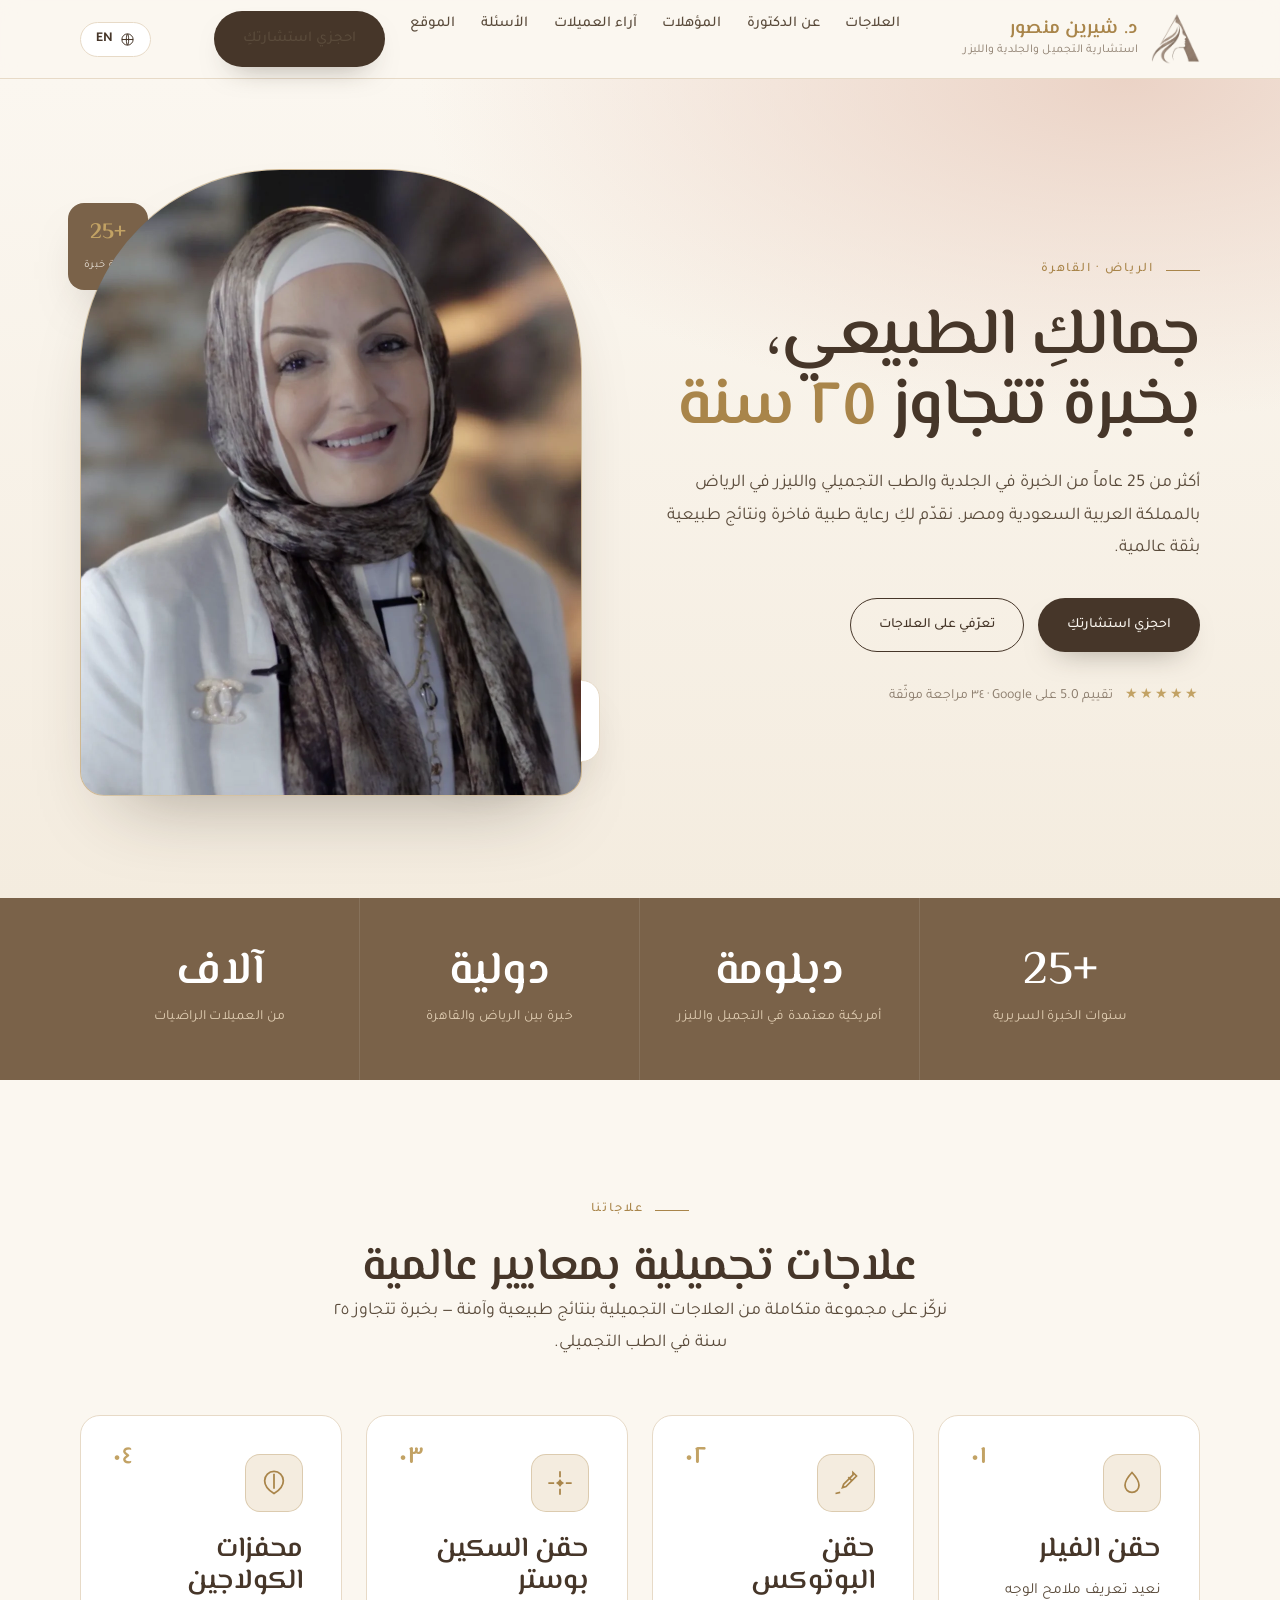
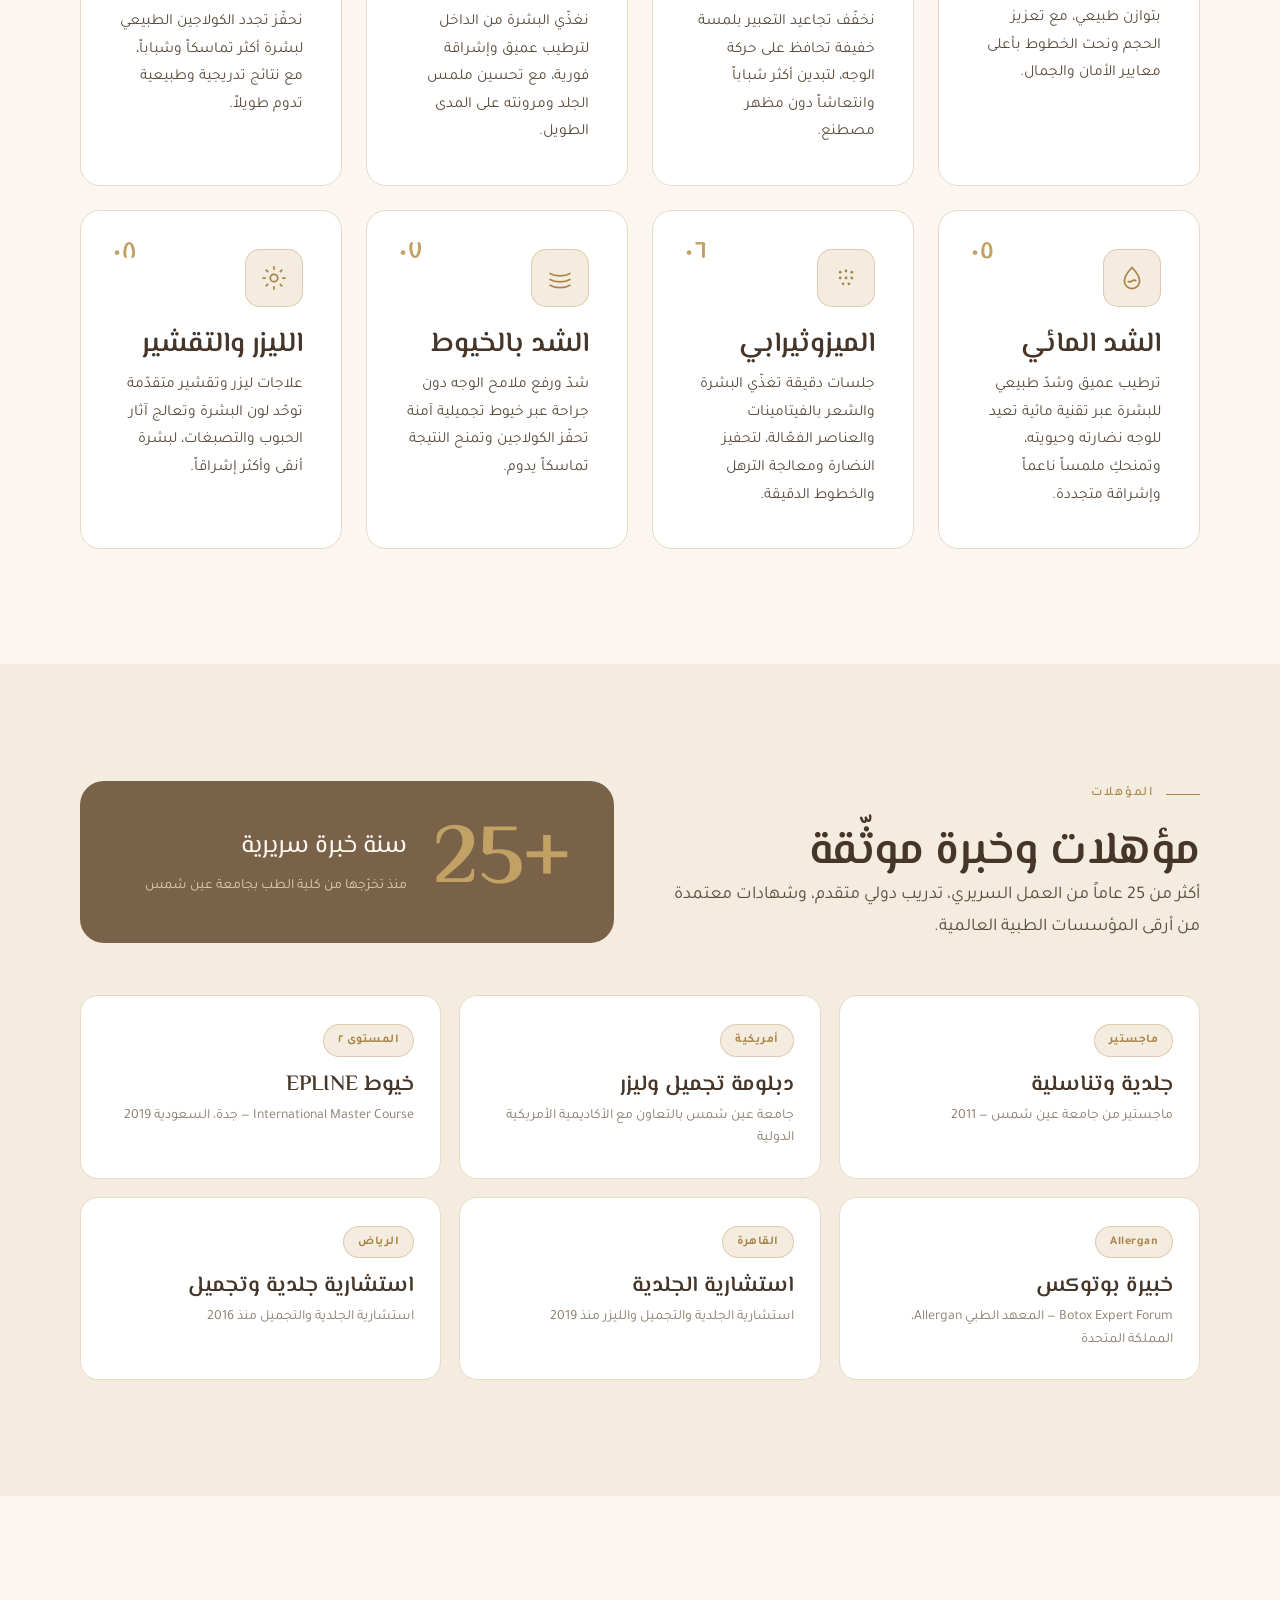
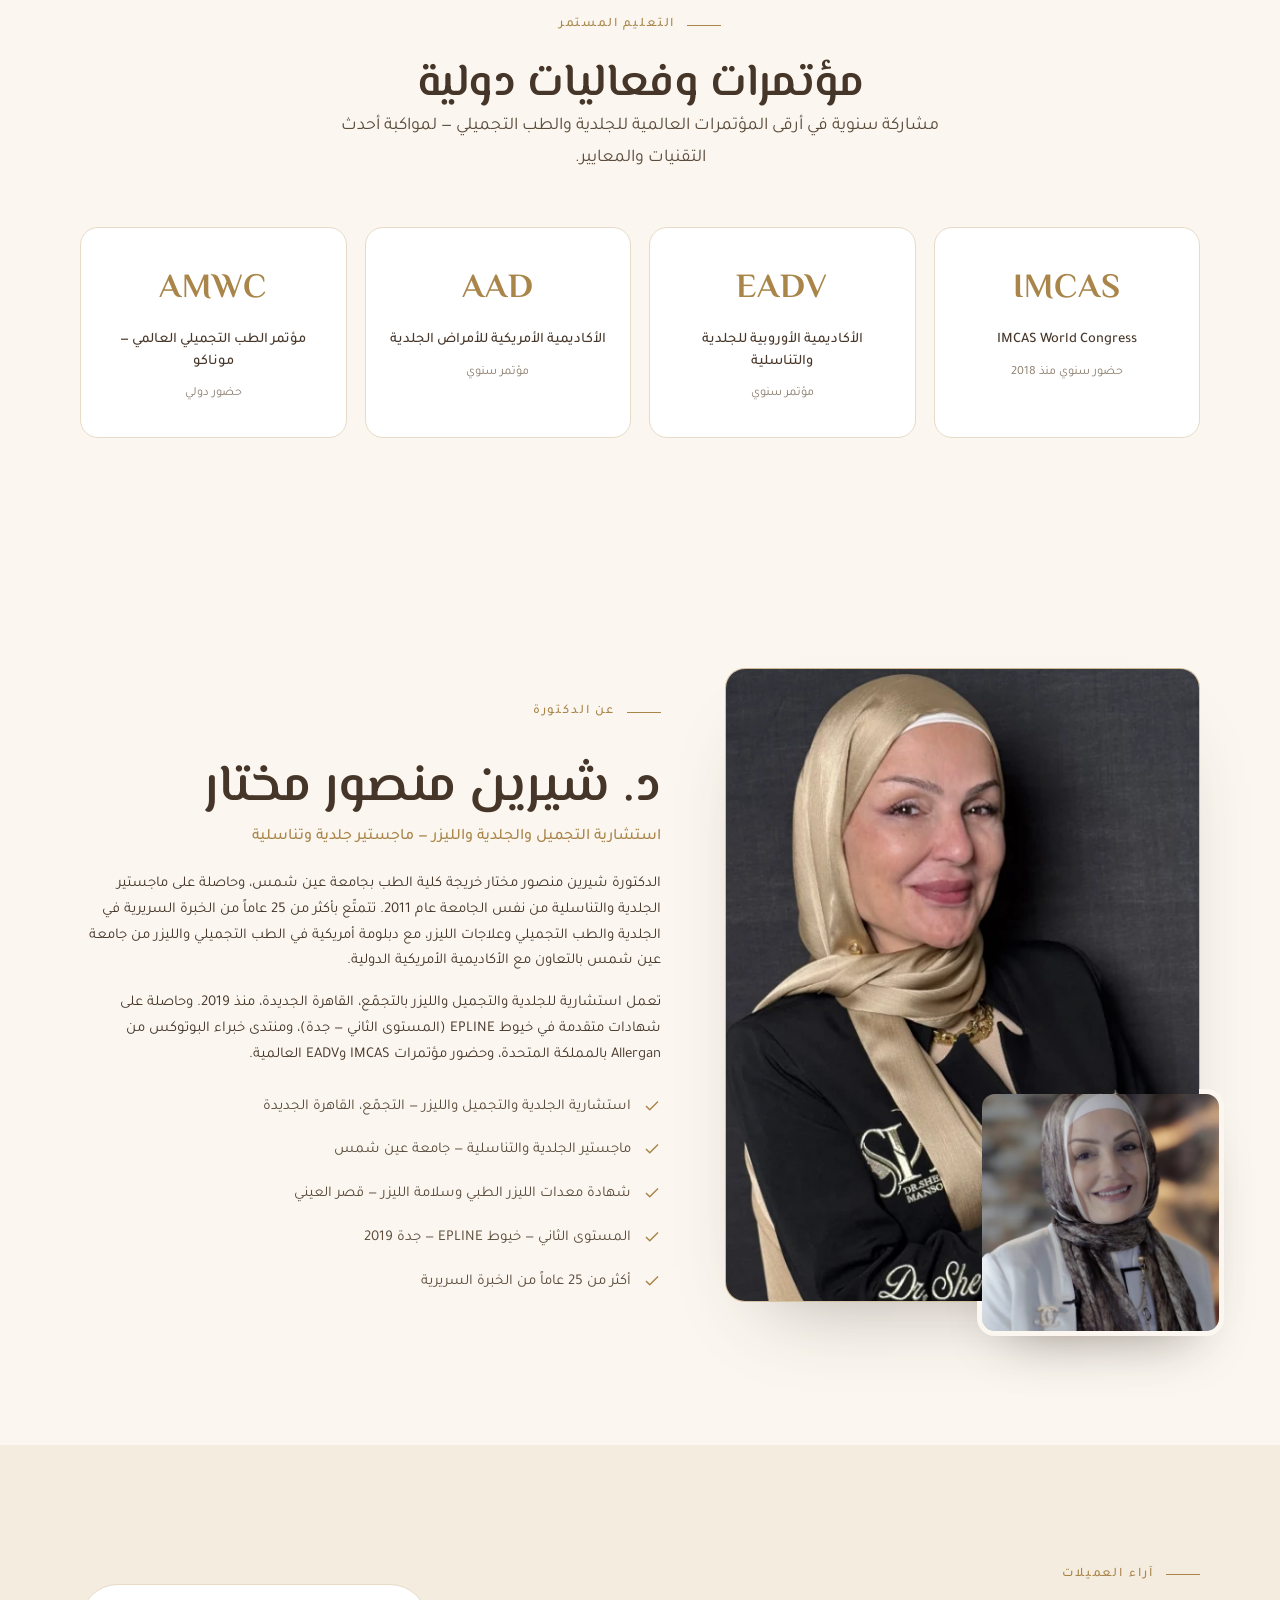
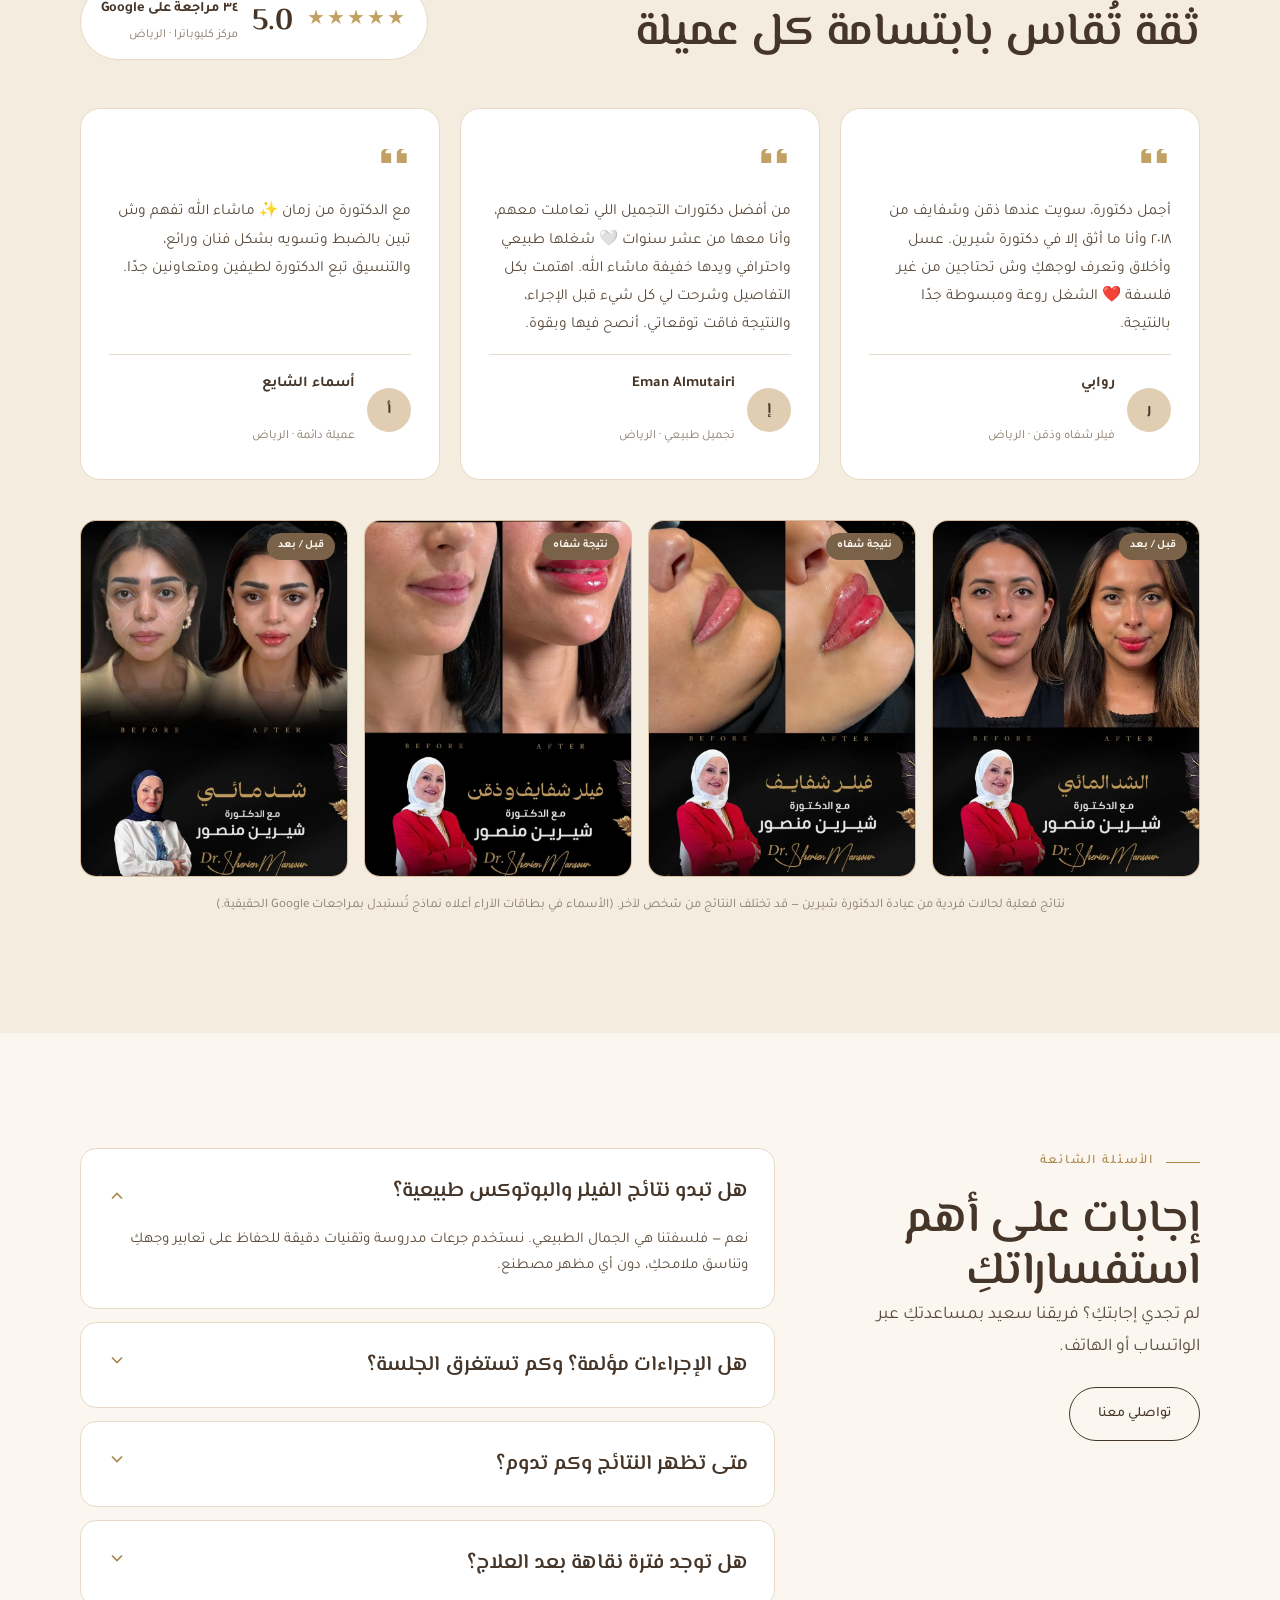
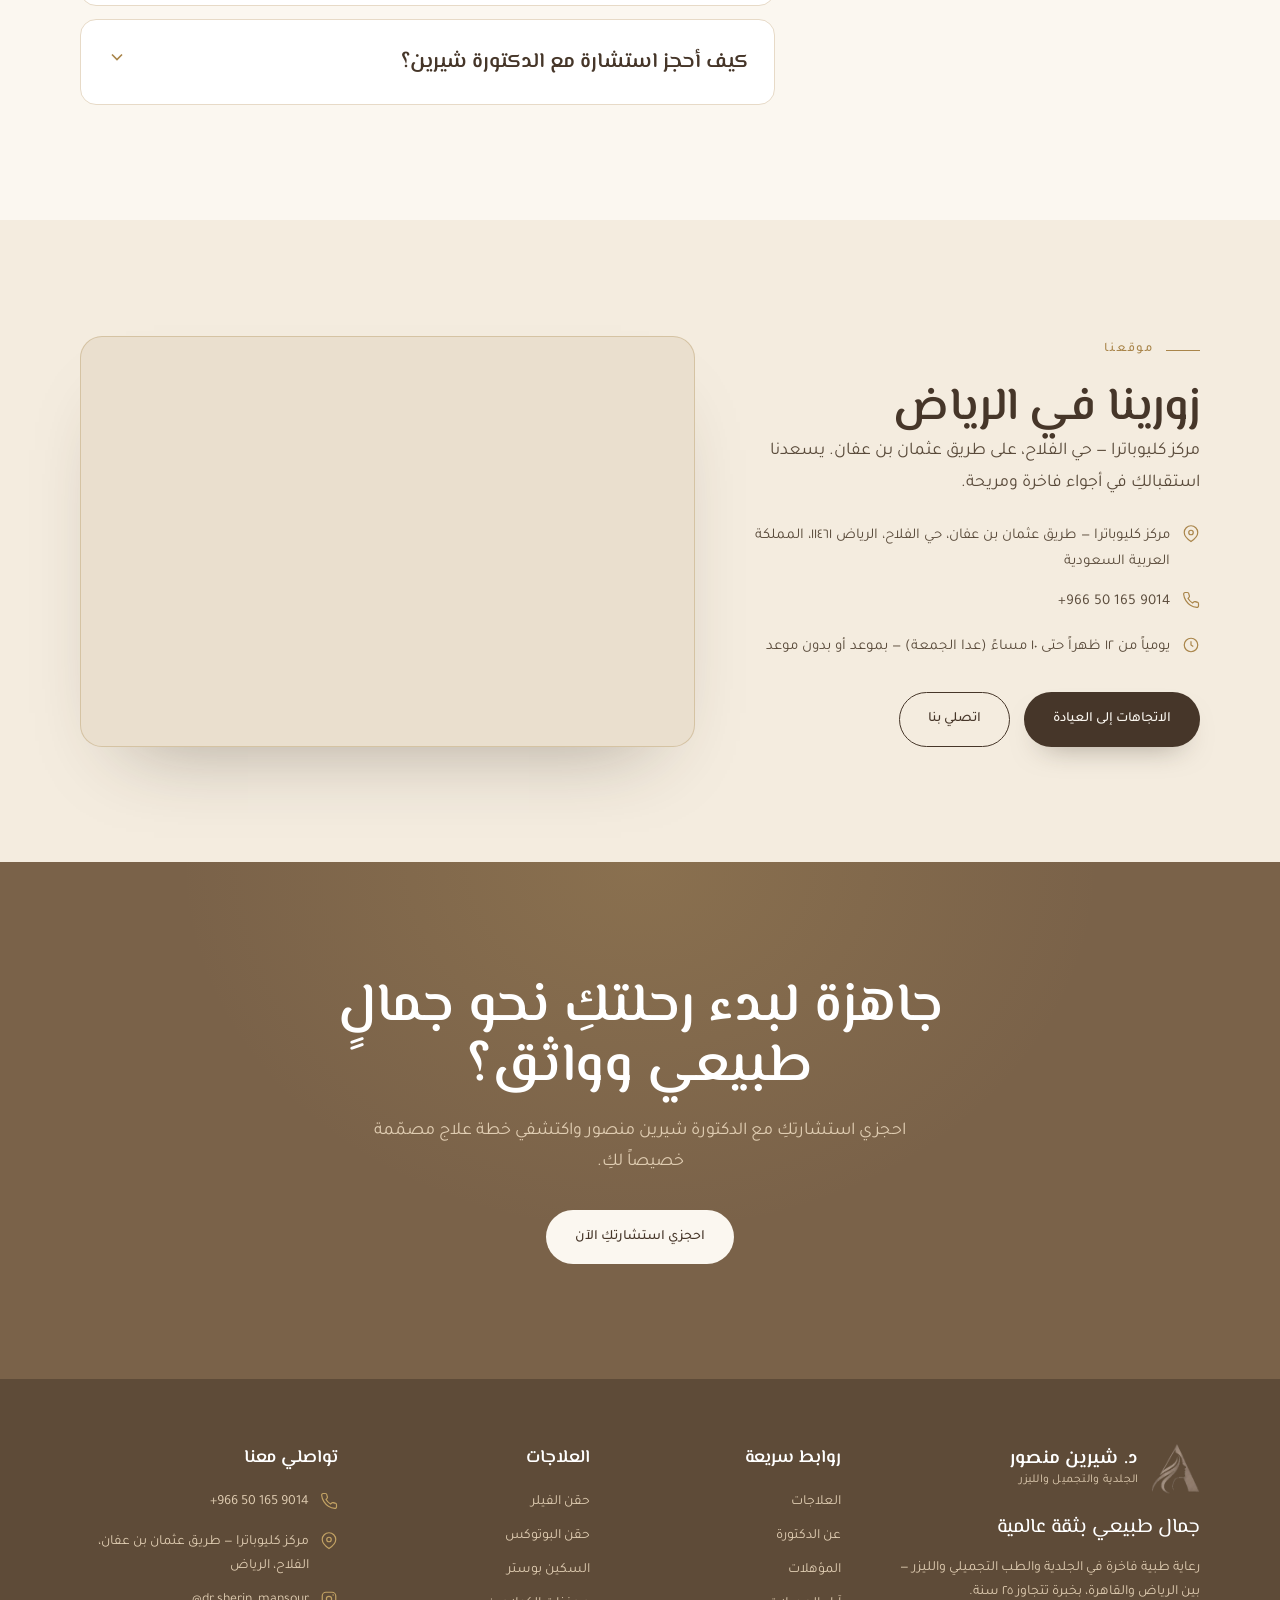
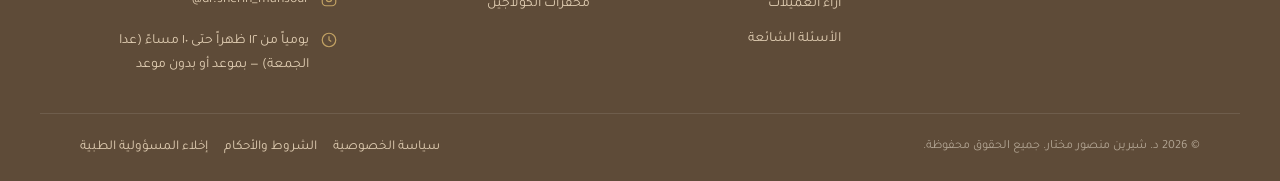
==== commit 5d52d991: "Merge remote logo/polish; add 8 services, fix title to Consultant - Adopt remote branch: photo-cutou" ====
--- a/index.html
+++ b/index.html
@@ -1,20 +1,20 @@
 <!doctype html>
 <html lang="ar" dir="rtl"
-  data-title-ar="د. شيرين منصور | استشارية الجلدية والتجميل والليزر"
-  data-title-en="Dr. Sherin Mansour | Consultant Dermatology, Aesthetics &amp; Laser">
+  data-title-ar="د. شيرين منصور | استشارية التجميل والجلدية والليزر"
+  data-title-en="Dr. Sherin Mansour | Consultant Aesthetics, Dermatology &amp; Laser">
 <head>
   <meta charset="utf-8">
   <meta name="viewport" content="width=device-width, initial-scale=1">
-  <title>د. شيرين منصور | استشارية الجلدية والتجميل والليزر</title>
-  <meta name="description" content="الدكتورة شيرين منصور مختار — استشارية الجلدية والتجميل والليزر في الرياض والقاهرة. أكثر من 25 عاماً من الخبرة في الفيلر والبوتوكس والسكين بوستر ومحفزات الكولاجين.">
+  <title>د. شيرين منصور | استشارية التجميل والجلدية والليزر</title>
+  <meta name="description" content="الدكتورة شيرين منصور مختار — استشارية التجميل والجلدية والليزر في الرياض والقاهرة. أكثر من 25 عاماً من الخبرة في الفيلر والبوتوكس والسكين بوستر ومحفزات الكولاجين.">
   <meta name="theme-color" content="#4E3D2D">
   <link rel="canonical" href="https://doitrous.github.io/sherinmansour/">
-  <link rel="icon" href="data:image/svg+xml,%3Csvg xmlns='http://www.w3.org/2000/svg' viewBox='0 0 64 64'%3E%3Crect width='64' height='64' rx='16' fill='%2333291F'/%3E%3Ctext x='32' y='44' font-family='Georgia,serif' font-size='36' fill='%23C2A264' text-anchor='middle'%3E%D8%B4%3C/text%3E%3C/svg%3E">
+  <link rel="icon" type="image/png" href="images/favicon-v2.png">
   <!-- Open Graph / social -->
   <meta property="og:type" content="website">
   <meta property="og:site_name" content="Dr. Sherin Mansour">
-  <meta property="og:title" content="د. شيرين منصور | استشارية الجلدية والتجميل والليزر">
-  <meta property="og:description" content="رعاية طبية فاخرة في الجلدية والطب التجميلي والليزر — بين الرياض والقاهرة، بخبرة تتجاوز ربع قرن.">
+  <meta property="og:title" content="د. شيرين منصور | استشارية التجميل والجلدية والليزر">
+  <meta property="og:description" content="رعاية طبية فاخرة في الجلدية والطب التجميلي والليزر — بين الرياض والقاهرة، بخبرة تتجاوز ٢٥ سنة.">
   <meta property="og:url" content="https://doitrous.github.io/sherinmansour/">
   <meta property="og:image" content="https://doitrous.github.io/sherinmansour/images/og-cover.jpg">
   <meta name="twitter:card" content="summary_large_image">
@@ -29,7 +29,6 @@
     "medicalSpecialty": "Dermatologic",
     "url": "https://doitrous.github.io/sherinmansour/",
     "telephone": "+966501659014",
-    "email": "sharo1710@hotmail.com",
     "openingHoursSpecification": [
       { "@type": "OpeningHoursSpecification", "dayOfWeek": ["Saturday","Sunday","Monday","Tuesday","Wednesday","Thursday"], "opens": "12:00", "closes": "22:00" }
     ],
@@ -63,7 +62,6 @@
   <link rel="stylesheet" href="styles.css">
 </head>
 <body id="top">
-<svg class="svg-defs" width="0" height="0" aria-hidden="true" focusable="false"><symbol id="logomark" viewBox="0 0 380 240" fill="none" stroke="currentColor" stroke-linecap="round" stroke-linejoin="round"><g stroke-width="6.5"><path d="M132 58 C118 62 109 76 107 94 C106 100 105 102 101 106 C95 111 89 116 92 121 C94 124 99 123 102 125 C98 128 97 133 101 137 C104 141 101 150 108 156 C113 161 122 162 131 159"/><path d="M132 58 C148 48 172 52 182 74"/><path d="M131 159 C130 172 133 185 139 197"/><path d="M112 90 C118 86 127 86 133 91"/><path d="M112 99 C118 95 127 95 134 100"/><path d="M99 131 C103 133 108 133 112 130"/></g><g stroke-width="5.4"><path d="M170 60 C224 40 268 70 318 48 C342 38 356 50 372 40"/><path d="M180 74 C232 58 276 88 324 66 C346 56 360 68 376 60"/><path d="M184 92 C234 82 280 110 326 92 C348 84 362 96 378 90"/><path d="M182 110 C230 108 274 134 320 124 C344 119 360 130 376 132"/><path d="M172 126 C216 138 258 158 302 162 C326 164 344 172 358 176"/></g></symbol></svg>
 
 <!-- ==================================================================
      ARABIC (RTL)
@@ -72,8 +70,8 @@
   <header>
     <div class="wrap nav">
       <a class="brand" href="#top">
-        <svg class="brandmark" viewBox="0 0 380 240" aria-hidden="true"><use href="#logomark"/></svg>
-        <span><b>د. شيرين منصور</b><span>استشارية الجلدية والتجميل والليزر</span></span>
+        <img class="brandmark" src="images/logo-girl.webp" alt="د. شيرين منصور" width="49" height="52">
+        <span><b>د. شيرين منصور</b><span>استشارية التجميل والجلدية والليزر</span></span>
       </a>
       <nav class="navlinks">
         <a href="#treatments">العلاجات</a>
@@ -100,7 +98,7 @@
     <div class="wrap">
       <div>
         <span class="eyebrow">الرياض · القاهرة</span>
-        <h1>جمالكِ الطبيعي،<br>بخبرة تتجاوز <em>ربع قرن</em></h1>
+        <h1>جمالكِ الطبيعي،<br>بخبرة تتجاوز <em>٢٥ سنة</em></h1>
         <p class="lead">أكثر من 25 عاماً من الخبرة في الجلدية والطب التجميلي والليزر في الرياض بالمملكة العربية السعودية ومصر. نقدّم لكِ رعاية طبية فاخرة ونتائج طبيعية بثقة عالمية.</p>
         <div class="cta">
           <a href="https://wa.me/966501659014" class="btn btn-p">احجزي استشارتكِ</a>
@@ -132,7 +130,7 @@
     <div class="wrap center">
       <span class="eyebrow center">علاجاتنا</span>
       <h2 class="h2">علاجات تجميلية بمعايير عالمية</h2>
-      <p class="lead">نقدّم لكِ مجموعة متكاملة من العلاجات التجميلية بنتائج طبيعية وآمنة — بخبرة تتجاوز ربع قرن في الطب التجميلي.</p>
+      <p class="lead">نركّز على مجموعة متكاملة من العلاجات التجميلية بنتائج طبيعية وآمنة — بخبرة تتجاوز ٢٥ سنة في الطب التجميلي.</p>
     </div>
     <div class="wrap"><div class="tcards">
       <div class="tcard"><div class="no">٠١</div>
@@ -178,7 +176,7 @@
         <div class="ccard"><span class="ctag">المستوى ٢</span><h4>خيوط EPLINE</h4><p>International Master Course — جدة، السعودية 2019</p></div>
         <div class="ccard"><span class="ctag">Allergan</span><h4>خبيرة بوتوكس</h4><p>Botox Expert Forum — المعهد الطبي Allergan، المملكة المتحدة</p></div>
         <div class="ccard"><span class="ctag">القاهرة</span><h4>استشارية الجلدية</h4><p>استشارية الجلدية والتجميل والليزر منذ 2019</p></div>
-        <div class="ccard"><span class="ctag">الرياض</span><h4>نائبة جلدية وتجميل</h4><p>نائبة الجلدية والتجميل منذ 2016</p></div>
+        <div class="ccard"><span class="ctag">الرياض</span><h4>استشارية جلدية وتجميل</h4><p>استشارية الجلدية والتجميل منذ 2016</p></div>
       </div>
     </div>
   </section>
@@ -206,7 +204,7 @@
       <div>
         <span class="eyebrow">عن الدكتورة</span>
         <h2>د. شيرين منصور مختار</h2>
-        <div class="role">استشارية الجلدية والتجميل والليزر — ماجستير جلدية وتناسلية</div>
+        <div class="role">استشارية التجميل والجلدية والليزر — ماجستير جلدية وتناسلية</div>
         <p>الدكتورة شيرين منصور مختار خريجة كلية الطب بجامعة عين شمس، وحاصلة على ماجستير الجلدية والتناسلية من نفس الجامعة عام 2011. تتمتّع بأكثر من 25 عاماً من الخبرة السريرية في الجلدية والطب التجميلي وعلاجات الليزر، مع دبلومة أمريكية في الطب التجميلي والليزر من جامعة عين شمس بالتعاون مع الأكاديمية الأمريكية الدولية.</p>
         <p>تعمل استشارية للجلدية والتجميل والليزر بالتجمّع، القاهرة الجديدة، منذ 2019. وحاصلة على شهادات متقدمة في خيوط EPLINE (المستوى الثاني — جدة)، ومنتدى خبراء البوتوكس من Allergan بالمملكة المتحدة، وحضور مؤتمرات IMCAS وEADV العالمية.</p>
         <ul class="clist">
@@ -278,7 +276,6 @@
         <p class="lead">مركز كليوباترا — حي الفلاح، على طريق عثمان بن عفان. يسعدنا استقبالكِ في أجواء فاخرة ومريحة.</p>
         <ul class="mlist">
           <li><span class="ico"><svg width="18" height="18" viewBox="0 0 24 24" fill="none" stroke="currentColor" stroke-width="1.6"><path d="M21 10c0 6-9 12-9 12s-9-6-9-12a9 9 0 0 1 18 0z"/><circle cx="12" cy="10" r="3"/></svg></span>مركز كليوباترا — طريق عثمان بن عفان، حي الفلاح، الرياض ١١٤٦١، المملكة العربية السعودية</li>
-          <li><span class="ico"><svg width="18" height="18" viewBox="0 0 24 24" fill="none" stroke="currentColor" stroke-width="1.6"><rect x="3" y="5" width="18" height="14" rx="2"/><path d="M3 7l9 6 9-6"/></svg></span><a href="mailto:sharo1710@hotmail.com">sharo1710@hotmail.com</a></li>
           <li><span class="ico"><svg width="18" height="18" viewBox="0 0 24 24" fill="none" stroke="currentColor" stroke-width="1.6"><path d="M22 16.9v3a2 2 0 0 1-2.2 2 19.8 19.8 0 0 1-8.6-3 19.5 19.5 0 0 1-6-6 19.8 19.8 0 0 1-3-8.6A2 2 0 0 1 4.1 2h3a2 2 0 0 1 2 1.7c.1.9.4 1.8.7 2.7a2 2 0 0 1-.5 2.1L8.1 9.9a16 16 0 0 0 6 6l1.4-1.2a2 2 0 0 1 2.1-.5c.9.3 1.8.6 2.7.7a2 2 0 0 1 1.7 2z"/></svg></span><a href="tel:+966501659014">‎+966 50 165 9014‎</a></li>
           <li><span class="ico"><svg width="18" height="18" viewBox="0 0 24 24" fill="none" stroke="currentColor" stroke-width="1.6"><circle cx="12" cy="12" r="9"/><path d="M12 7v5l3 2"/></svg></span>يومياً من ١٢ ظهراً حتى ١٠ مساءً (عدا الجمعة) — بموعد أو بدون موعد</li>
         </ul>
@@ -304,9 +301,9 @@
   <footer>
     <div class="wrap fgrid">
       <div class="fbrand">
-        <div class="brand"><svg class="brandmark" viewBox="0 0 380 240" aria-hidden="true"><use href="#logomark"/></svg><span><b>د. شيرين منصور</b><span>الجلدية والتجميل والليزر</span></span></div>
+        <div class="brand"><img class="brandmark" src="images/logo-girl.webp" alt="د. شيرين منصور" width="49" height="52"><span><b>د. شيرين منصور</b><span>الجلدية والتجميل والليزر</span></span></div>
         <span class="tagline">جمال طبيعي بثقة عالمية</span>
-        <p>رعاية طبية فاخرة في الجلدية والطب التجميلي والليزر — بين الرياض والقاهرة، بخبرة تتجاوز ربع قرن.</p>
+        <p>رعاية طبية فاخرة في الجلدية والطب التجميلي والليزر — بين الرياض والقاهرة، بخبرة تتجاوز ٢٥ سنة.</p>
       </div>
       <div class="fcol"><h5>روابط سريعة</h5><ul>
         <li><a href="#treatments">العلاجات</a></li><li><a href="#about">عن الدكتورة</a></li>
@@ -320,7 +317,6 @@
         <li><span class="ico"><svg width="18" height="18" viewBox="0 0 24 24" fill="none" stroke="currentColor" stroke-width="1.6"><path d="M22 16.9v3a2 2 0 0 1-2.2 2 19.8 19.8 0 0 1-8.6-3 19.5 19.5 0 0 1-6-6 19.8 19.8 0 0 1-3-8.6A2 2 0 0 1 4.1 2h3a2 2 0 0 1 2 1.7c.1.9.4 1.8.7 2.7a2 2 0 0 1-.5 2.1L8.1 9.9a16 16 0 0 0 6 6l1.4-1.2a2 2 0 0 1 2.1-.5c.9.3 1.8.6 2.7.7a2 2 0 0 1 1.7 2z"/></svg></span><a href="tel:+966501659014">‎+966 50 165 9014‎</a></li>
         <li><span class="ico"><svg width="18" height="18" viewBox="0 0 24 24" fill="none" stroke="currentColor" stroke-width="1.6"><path d="M21 10c0 6-9 12-9 12s-9-6-9-12a9 9 0 0 1 18 0z"/><circle cx="12" cy="10" r="3"/></svg></span>مركز كليوباترا — طريق عثمان بن عفان، الفلاح، الرياض</li>
         <li><span class="ico"><svg width="18" height="18" viewBox="0 0 24 24" fill="none" stroke="currentColor" stroke-width="1.6"><rect x="3" y="3" width="18" height="18" rx="5"/><circle cx="12" cy="12" r="3.5"/><circle cx="17.5" cy="6.5" r="1" fill="currentColor" stroke="none"/></svg></span><a href="https://www.instagram.com/dr.sherin_mansour/">‎@dr.sherin_mansour‎</a></li>
-        <li><span class="ico"><svg width="18" height="18" viewBox="0 0 24 24" fill="none" stroke="currentColor" stroke-width="1.6"><rect x="3" y="5" width="18" height="14" rx="2"/><path d="M3 7l9 6 9-6"/></svg></span><a href="mailto:sharo1710@hotmail.com">sharo1710@hotmail.com</a></li>
         <li><span class="ico"><svg width="18" height="18" viewBox="0 0 24 24" fill="none" stroke="currentColor" stroke-width="1.6"><circle cx="12" cy="12" r="9"/><path d="M12 7v5l3 2"/></svg></span>يومياً من ١٢ ظهراً حتى ١٠ مساءً (عدا الجمعة) — بموعد أو بدون موعد</li>
       </ul></div>
     </div>
@@ -335,8 +331,8 @@
   <header>
     <div class="wrap nav">
       <a class="brand" href="#top">
-        <svg class="brandmark" viewBox="0 0 380 240" aria-hidden="true"><use href="#logomark"/></svg>
-        <span><b>Dr. Sherin Mansour</b><span>Consultant Dermatology · Aesthetics · Laser</span></span>
+        <img class="brandmark" src="images/logo-girl.webp" alt="د. شيرين منصور" width="49" height="52">
+        <span><b>Dr. Sherin Mansour</b><span>Consultant · Aesthetics · Dermatology · Laser</span></span>
       </a>
       <nav class="navlinks">
         <a href="#treatments">Treatments</a>
@@ -441,7 +437,7 @@
         <div class="ccard"><span class="ctag">Level 2</span><h4>EPLINE Threads</h4><p>International Master Course — Jeddah, KSA 2019</p></div>
         <div class="ccard"><span class="ctag">Allergan</span><h4>Botox Expert</h4><p>Botox Expert Forum — Allergan Medical Institute, UK</p></div>
         <div class="ccard"><span class="ctag">Cairo</span><h4>Consultant Dermatologist</h4><p>Consultant in dermatology, aesthetics &amp; laser since 2019</p></div>
-        <div class="ccard"><span class="ctag">Riyadh</span><h4>Deputy — Dermatology</h4><p>Deputy in dermatology &amp; aesthetics since 2016</p></div>
+        <div class="ccard"><span class="ctag">Riyadh</span><h4>Consultant Dermatology</h4><p>Consultant in dermatology &amp; aesthetics since 2016</p></div>
       </div>
     </div>
   </section>
@@ -469,7 +465,7 @@
       <div>
         <span class="eyebrow">About the Doctor</span>
         <h2>Dr. Sherin Mansour Mokhtar</h2>
-        <div class="role">Consultant Dermatology, Aesthetics &amp; Laser — MSc Dermatology &amp; Venereology</div>
+        <div class="role">Consultant Aesthetics, Dermatology &amp; Laser — MSc Dermatology &amp; Venereology</div>
         <p>Dr. Sherin Mansour Mokhtar is a graduate of the Faculty of Medicine at Ain Shams University, and holds a Master's degree in Dermatology &amp; Venereology from the same university (2011). She brings more than 25 years of clinical experience in dermatology, aesthetic medicine and laser, along with an American diploma in aesthetic medicine and laser from Ain Shams University in partnership with the International American Academy.</p>
         <p>She practices as a consultant in dermatology, aesthetics and laser in New Cairo since 2019. She holds advanced certifications in EPLINE threads (Level 2 — Jeddah), the Allergan Botox Expert Forum in the UK, and regularly attends the IMCAS and EADV world congresses.</p>
         <ul class="clist">
@@ -541,7 +537,6 @@
         <p class="lead">Cleopatra Clinics — Al Falah district, on Uthman Ibn Affan Road. We look forward to welcoming you in a calm, luxurious setting.</p>
         <ul class="mlist">
           <li><span class="ico"><svg width="18" height="18" viewBox="0 0 24 24" fill="none" stroke="currentColor" stroke-width="1.6"><path d="M21 10c0 6-9 12-9 12s-9-6-9-12a9 9 0 0 1 18 0z"/><circle cx="12" cy="10" r="3"/></svg></span>Cleopatra Clinics — Uthman Ibn Affan Rd, Al Falah, Riyadh 11461, Saudi Arabia</li>
-          <li><span class="ico"><svg width="18" height="18" viewBox="0 0 24 24" fill="none" stroke="currentColor" stroke-width="1.6"><rect x="3" y="5" width="18" height="14" rx="2"/><path d="M3 7l9 6 9-6"/></svg></span><a href="mailto:sharo1710@hotmail.com">sharo1710@hotmail.com</a></li>
           <li><span class="ico"><svg width="18" height="18" viewBox="0 0 24 24" fill="none" stroke="currentColor" stroke-width="1.6"><path d="M22 16.9v3a2 2 0 0 1-2.2 2 19.8 19.8 0 0 1-8.6-3 19.5 19.5 0 0 1-6-6 19.8 19.8 0 0 1-3-8.6A2 2 0 0 1 4.1 2h3a2 2 0 0 1 2 1.7c.1.9.4 1.8.7 2.7a2 2 0 0 1-.5 2.1L8.1 9.9a16 16 0 0 0 6 6l1.4-1.2a2 2 0 0 1 2.1-.5c.9.3 1.8.6 2.7.7a2 2 0 0 1 1.7 2z"/></svg></span><a href="tel:+966501659014">+966 50 165 9014</a></li>
           <li><span class="ico"><svg width="18" height="18" viewBox="0 0 24 24" fill="none" stroke="currentColor" stroke-width="1.6"><circle cx="12" cy="12" r="9"/><path d="M12 7v5l3 2"/></svg></span>Daily 12 PM – 10 PM (except Friday) — appointment or walk-in</li>
         </ul>
@@ -567,7 +562,7 @@
   <footer>
     <div class="wrap fgrid">
       <div class="fbrand">
-        <div class="brand"><svg class="brandmark" viewBox="0 0 380 240" aria-hidden="true"><use href="#logomark"/></svg><span><b>Dr. Sherin Mansour</b><span>Dermatology · Aesthetics · Laser</span></span></div>
+        <div class="brand"><img class="brandmark" src="images/logo-girl.webp" alt="د. شيرين منصور" width="49" height="52"><span><b>Dr. Sherin Mansour</b><span>Dermatology · Aesthetics · Laser</span></span></div>
         <span class="tagline">Natural beauty, world-class confidence</span>
         <p>Luxury medical care in dermatology, aesthetic medicine and laser — between Riyadh and Cairo, with over a quarter century of experience.</p>
       </div>
@@ -583,7 +578,6 @@
         <li><span class="ico"><svg width="18" height="18" viewBox="0 0 24 24" fill="none" stroke="currentColor" stroke-width="1.6"><path d="M22 16.9v3a2 2 0 0 1-2.2 2 19.8 19.8 0 0 1-8.6-3 19.5 19.5 0 0 1-6-6 19.8 19.8 0 0 1-3-8.6A2 2 0 0 1 4.1 2h3a2 2 0 0 1 2 1.7c.1.9.4 1.8.7 2.7a2 2 0 0 1-.5 2.1L8.1 9.9a16 16 0 0 0 6 6l1.4-1.2a2 2 0 0 1 2.1-.5c.9.3 1.8.6 2.7.7a2 2 0 0 1 1.7 2z"/></svg></span><a href="tel:+966501659014">+966 50 165 9014</a></li>
         <li><span class="ico"><svg width="18" height="18" viewBox="0 0 24 24" fill="none" stroke="currentColor" stroke-width="1.6"><path d="M21 10c0 6-9 12-9 12s-9-6-9-12a9 9 0 0 1 18 0z"/><circle cx="12" cy="10" r="3"/></svg></span>Cleopatra Clinics — Uthman Ibn Affan Rd, Al Falah, Riyadh</li>
         <li><span class="ico"><svg width="18" height="18" viewBox="0 0 24 24" fill="none" stroke="currentColor" stroke-width="1.6"><rect x="3" y="3" width="18" height="18" rx="5"/><circle cx="12" cy="12" r="3.5"/><circle cx="17.5" cy="6.5" r="1" fill="currentColor" stroke="none"/></svg></span><a href="https://www.instagram.com/dr.sherin_mansour/">@dr.sherin_mansour</a></li>
-        <li><span class="ico"><svg width="18" height="18" viewBox="0 0 24 24" fill="none" stroke="currentColor" stroke-width="1.6"><rect x="3" y="5" width="18" height="14" rx="2"/><path d="M3 7l9 6 9-6"/></svg></span><a href="mailto:sharo1710@hotmail.com">sharo1710@hotmail.com</a></li>
         <li><span class="ico"><svg width="18" height="18" viewBox="0 0 24 24" fill="none" stroke="currentColor" stroke-width="1.6"><circle cx="12" cy="12" r="9"/><path d="M12 7v5l3 2"/></svg></span>Daily 12 PM – 10 PM (except Friday) — appointment or walk-in</li>
       </ul></div>
     </div>
--- a/styles.css
+++ b/styles.css
@@ -56,8 +56,9 @@
 .btn-o:hover{background:var(--ink);color:var(--ivory)}
 .btn-ivory{background:var(--ivory);color:var(--ink)} .btn-ivory:hover{background:var(--ink);color:var(--ivory)}
 .btn-p{box-shadow:0 14px 30px -18px rgba(51,41,31,.55)}
-.btn:hover{transform:translateY(-1px)}
-.btn:active{transform:translateY(0)}
+.btn:hover{transform:translateY(-1px)} .btn:active{transform:translateY(0)}
+/* keep phone numbers & latin handles rendering left-to-right inside RTL text */
+a[href^="tel:"],a[href^="https://wa.me"],a[href*="instagram"]{unicode-bidi:isolate}
 
 /* ---------- header ---------- */
 header{position:sticky;top:0;z-index:40;background:rgba(251,247,240,.9);
@@ -69,8 +70,7 @@
   box-shadow:0 0 0 1px var(--ink),0 0 0 4px var(--gold-line),inset 0 0 0 1px var(--gold-line);position:relative}
 html[lang="en"] .mono{font-family:var(--display);font-style:italic}
 .svg-defs{position:absolute;width:0;height:0;overflow:hidden}
-.brandmark{width:78px;height:49px;flex:none;color:var(--gold);display:block}
-.fbrand .brandmark{color:var(--gold-soft)}
+.brandmark{width:auto;height:52px;flex:none;display:block}
 .brand b{font-family:var(--display);font-size:19px;font-weight:600;display:block;line-height:1.15;color:var(--gold)}
 html[lang="en"] .brand b{font-style:italic;letter-spacing:.01em}
 .brand span{font-size:12px;color:var(--muted);letter-spacing:.02em}
@@ -103,7 +103,7 @@
 .frame{position:relative;aspect-ratio:4/5;border-radius:200px 200px 24px 24px;overflow:hidden;
   background:linear-gradient(160deg,var(--sand) 0%,var(--sand-deep) 100%);
   box-shadow:0 40px 80px -40px rgba(51,41,31,.4);border:1px solid var(--gold-line)}
-.frame img{width:100%;height:100%;object-fit:cover;position:absolute;inset:0}
+.frame img{width:100%;height:100%;object-fit:cover;position:absolute;inset:0;z-index:1}
 .ph-label{position:absolute;inset:0;display:grid;place-content:center;text-align:center;
   color:var(--muted);font-size:12.5px;letter-spacing:.03em;padding:20px;gap:6px}
 .ph-label svg{opacity:.5;margin:0 auto 4px}
@@ -130,7 +130,9 @@
 .tcard{background:var(--white);border:1px solid var(--line);border-radius:20px;padding:clamp(28px,3vw,38px);
   position:relative;transition:.3s ease}
 .tcard:hover{border-color:var(--gold-line);box-shadow:0 30px 60px -40px rgba(51,41,31,.4);transform:translateY(-3px)}
-.tcard .no{position:absolute;inset-inline-end:32px;top:28px;font-family:var(--display);font-size:22px;color:var(--gold-soft);font-weight:600}
+.tcard .no{position:absolute;inset-inline-end:clamp(22px,3vw,32px);top:clamp(22px,3vw,28px);
+  font-family:var(--display);font-size:clamp(22px,2.6vw,26px);color:var(--gold-soft);font-weight:600;
+  line-height:1;white-space:nowrap;letter-spacing:.03em;font-variant-numeric:tabular-nums}
 .ticon{width:58px;height:58px;border-radius:15px;background:var(--cream);color:var(--gold);
   display:grid;place-items:center;margin-bottom:22px;border:1px solid var(--gold-line)}
 .tcard h3{font-size:clamp(22px,2.4vw,28px);font-weight:600;margin-bottom:12px}
@@ -170,7 +172,7 @@
 .about-photos .p2{position:absolute;inset-inline-start:-24px;bottom:-6px;width:52%;aspect-ratio:1/1;
   border-radius:18px;overflow:hidden;border:5px solid var(--ivory);position:absolute;
   background:linear-gradient(160deg,var(--blush),var(--sand));box-shadow:0 30px 50px -30px rgba(51,41,31,.4)}
-.about-photos img{width:100%;height:100%;object-fit:cover;position:absolute;inset:0}
+.about-photos img{width:100%;height:100%;object-fit:cover;position:absolute;inset:0;z-index:1}
 .about h2{font-size:clamp(32px,4.4vw,52px);margin:14px 0 6px}
 .about .role{color:var(--gold);font-size:16px;font-weight:500;margin-bottom:20px}
 .about p+p{margin-top:16px}
@@ -199,7 +201,7 @@
 .rg{display:grid;grid-template-columns:repeat(4,1fr);gap:16px}
 .rg .cell{aspect-ratio:3/4;border-radius:16px;overflow:hidden;border:1px solid var(--gold-line);position:relative;
   background:linear-gradient(160deg,var(--sand),var(--blush))}
-.rg .cell img{width:100%;height:100%;object-fit:cover;position:absolute;inset:0}
+.rg .cell img{width:100%;height:100%;object-fit:cover;position:absolute;inset:0;z-index:1}
 .rg .cell .tag{position:absolute;inset-inline-start:12px;top:12px;background:var(--coffee);color:var(--ivory);
   font-size:11px;font-weight:600;padding:4px 11px;border-radius:100px;z-index:2}
 .note{margin-top:18px;font-size:13px;color:var(--muted);text-align:center}
@@ -304,15 +306,45 @@
   .stats .grid{grid-template-columns:repeat(2,1fr)}
   .stat:nth-child(2){border:none}
   .stat:nth-child(3),.stat:nth-child(4){border-top:1px solid rgba(255,255,255,.1)}
-  .tcards{grid-template-columns:1fr}
+  .tcards{grid-template-columns:1fr;margin-top:36px}
   .cgrid{grid-template-columns:1fr}
   .edu .erow{grid-template-columns:1fr 1fr}
   .rg{grid-template-columns:repeat(2,1fr)}
   .fgrid{grid-template-columns:1fr 1fr}
   .fbrand{grid-column:1 / -1}
+  .rev-head{gap:16px}
   .rev-head .grating{width:100%}
+  /* give the corner number breathing room and keep the icon clear of it */
+  .tcard{padding-top:26px}
+  .ticon{width:52px;height:52px;margin-bottom:18px}
+  /* pull decorative hero badges inward so they never clip at the screen edge */
+  .badge-float{inset-inline-start:8px;bottom:20px;padding:11px 14px}
+  .badge-top{inset-inline-end:8px;top:20px}
+  .cred-top{margin-bottom:36px}
+  .bigstat{gap:18px;padding:28px}
+  .bigstat b{font-size:clamp(52px,15vw,64px)}
 }
 @media (max-width:420px){
-  .fgrid{grid-template-columns:1fr}
+  .fgrid{grid-template-columns:1fr;gap:30px;text-align:start}
   header .brand span:not(.mono){display:none}
-}
+  .edu .erow{grid-template-columns:1fr}
+  .rg{grid-template-columns:1fr 1fr}
+  .hero .cta{flex-direction:column;align-items:stretch}
+  .hero .cta .btn{width:100%}
+  .mbtns .btn,.faq .btn-o{width:100%}
+  .mbtns{flex-direction:column}
+  .fbottom{flex-direction:column;text-align:center;justify-content:center}
+  .fbottom .footer-legal{justify-content:center}
+}
+
+/* =================== POLISH =================== */
+/* accessible keyboard focus (invisible to mouse/touch users) */
+a:focus-visible,.btn:focus-visible,button:focus-visible,.lang-btn:focus-visible,
+.nav-toggle:focus-visible,.qitem .q:focus-visible{outline:2px solid var(--gold);outline-offset:3px;border-radius:6px}
+
+/* gentle scroll reveal — only when the visitor hasn't asked for reduced motion */
+@media (prefers-reduced-motion: no-preference){
+  .reveal{opacity:0;transform:translateY(20px);
+    transition:opacity .7s cubic-bezier(.2,.7,.2,1),transform .7s cubic-bezier(.2,.7,.2,1)}
+  .reveal.in{opacity:1;transform:none}
+}
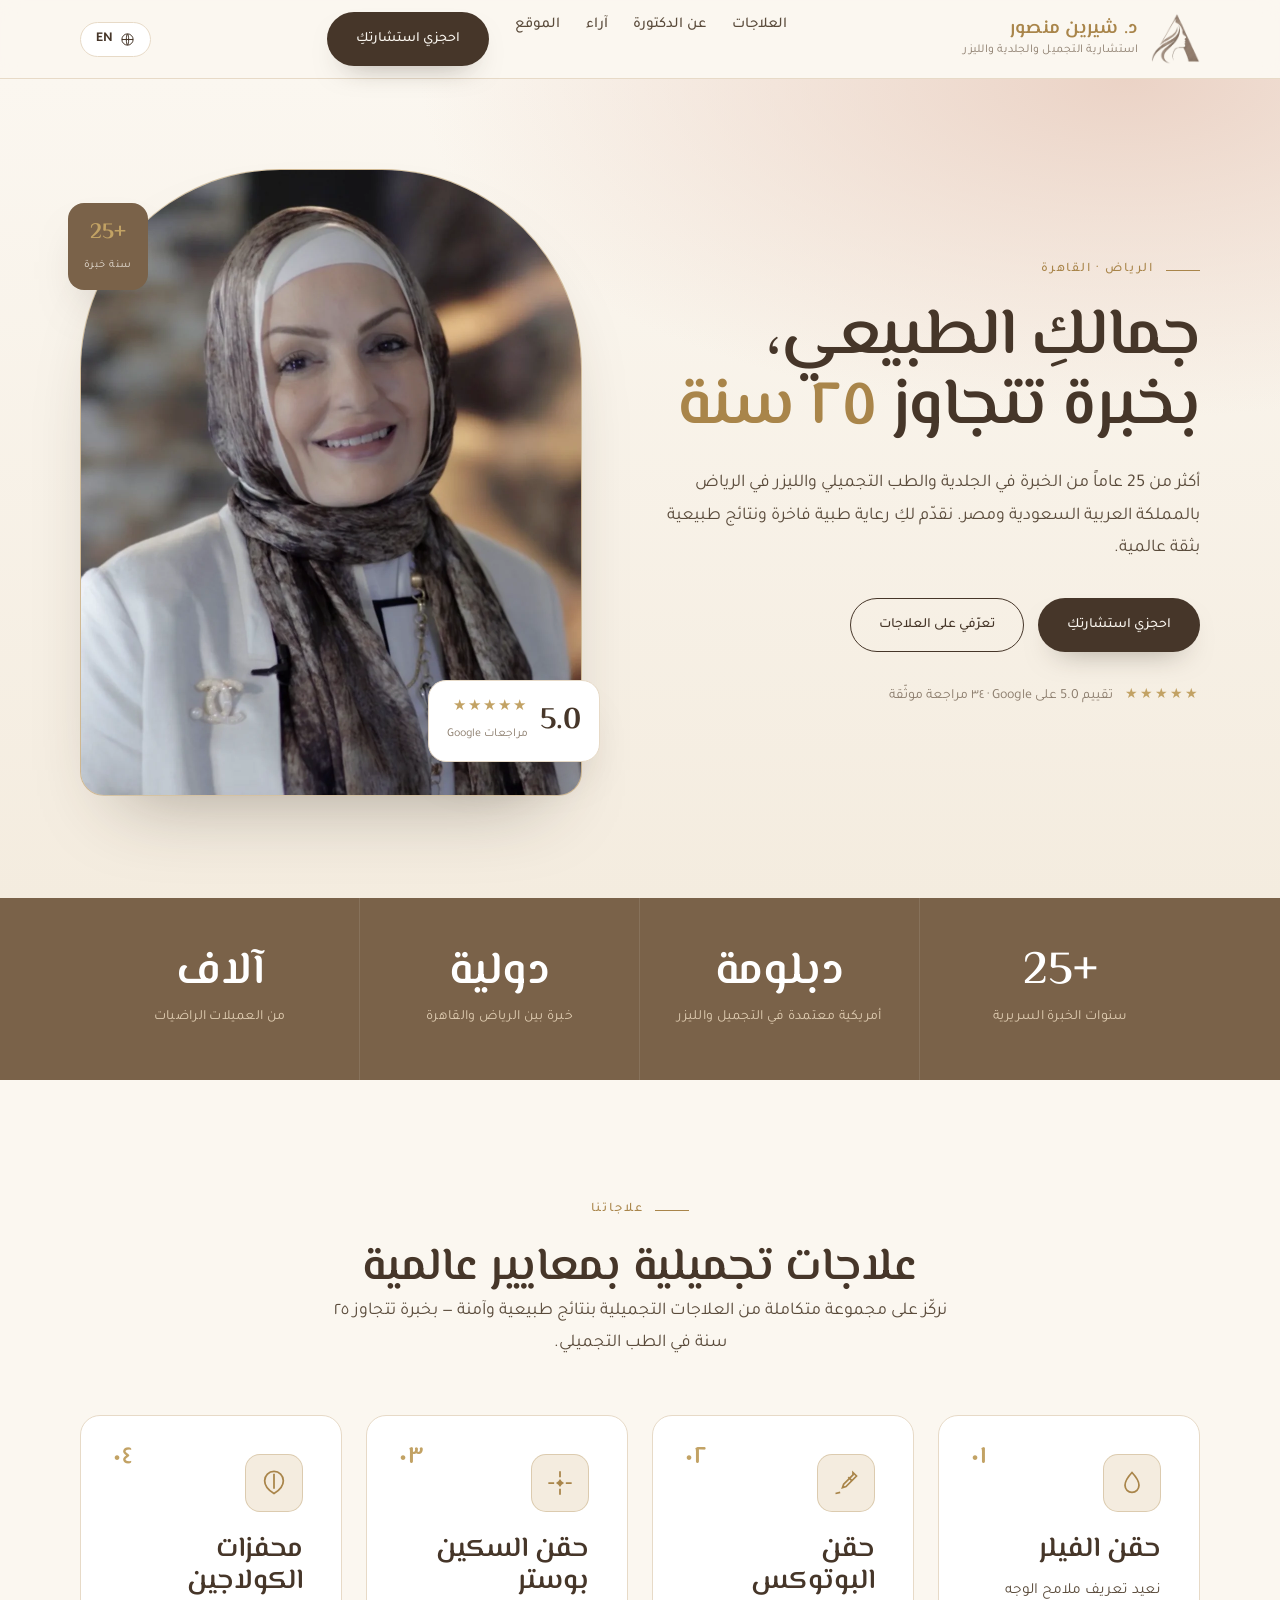
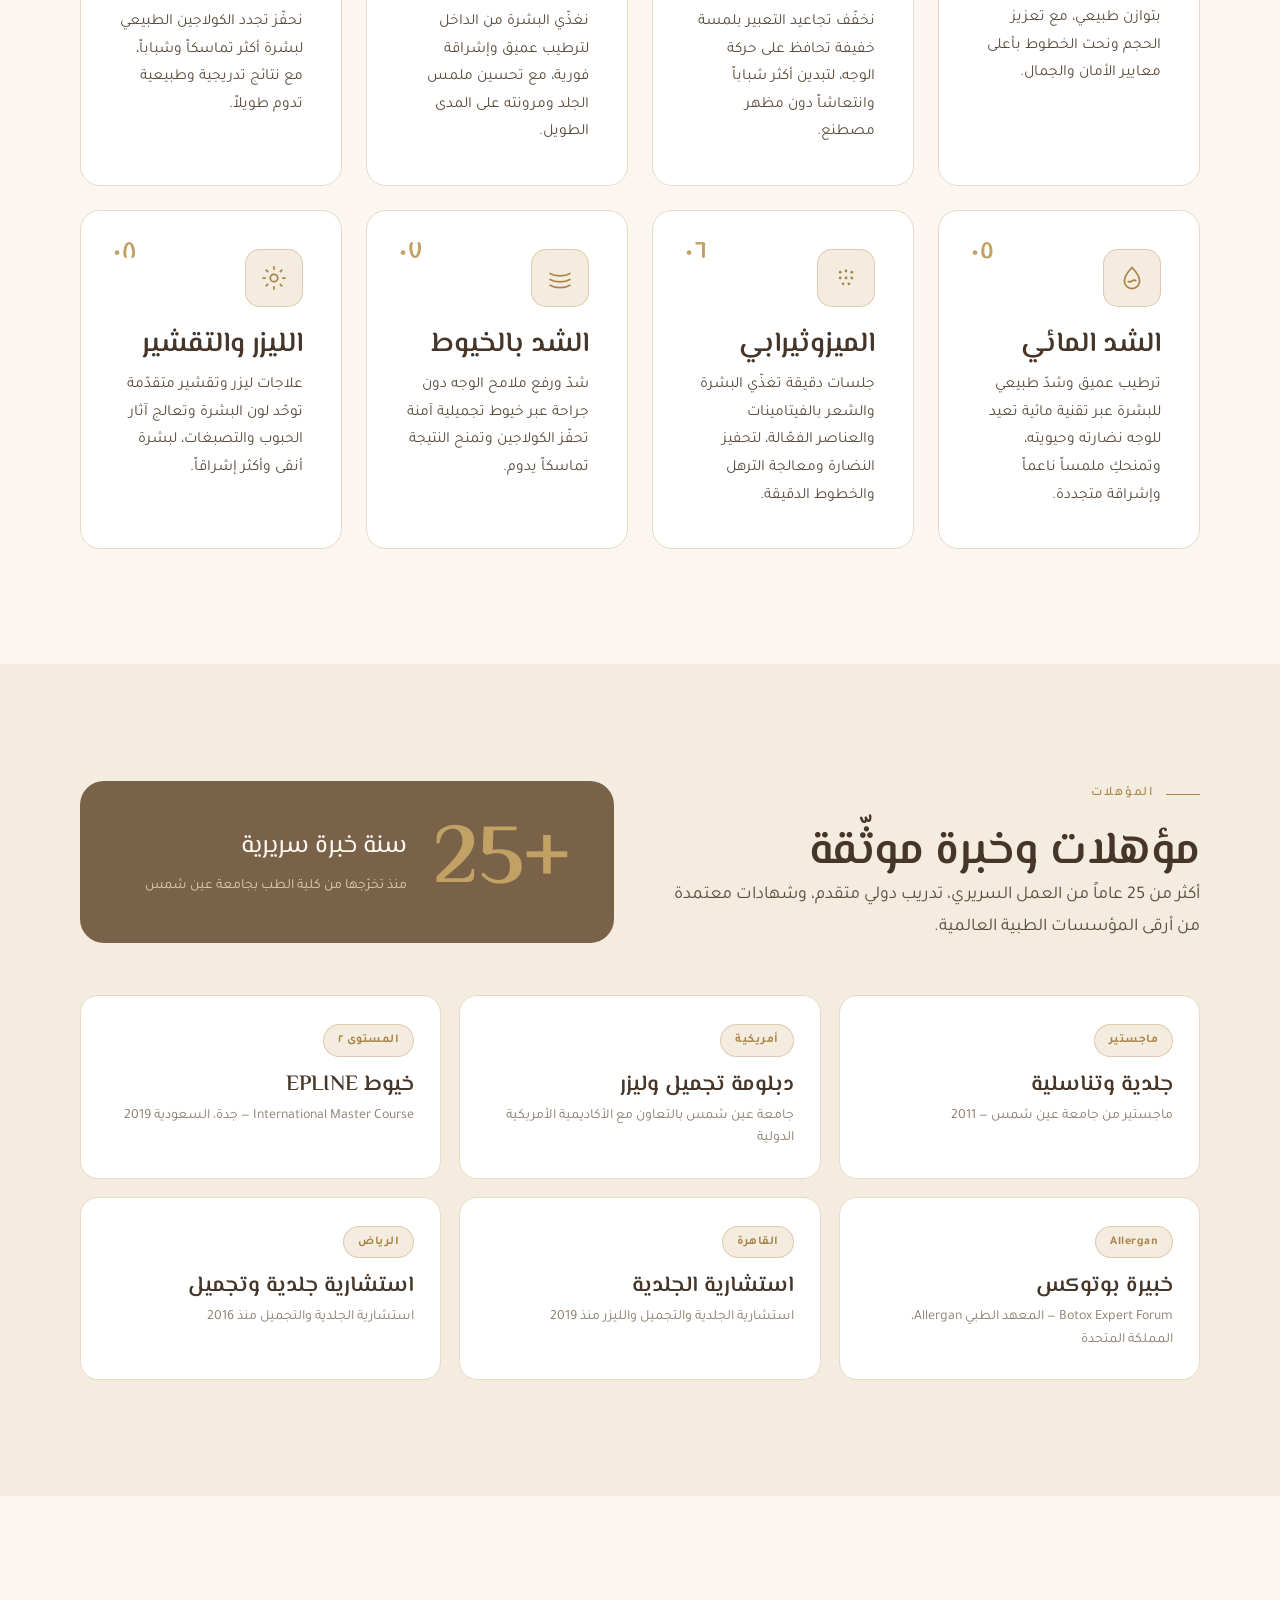
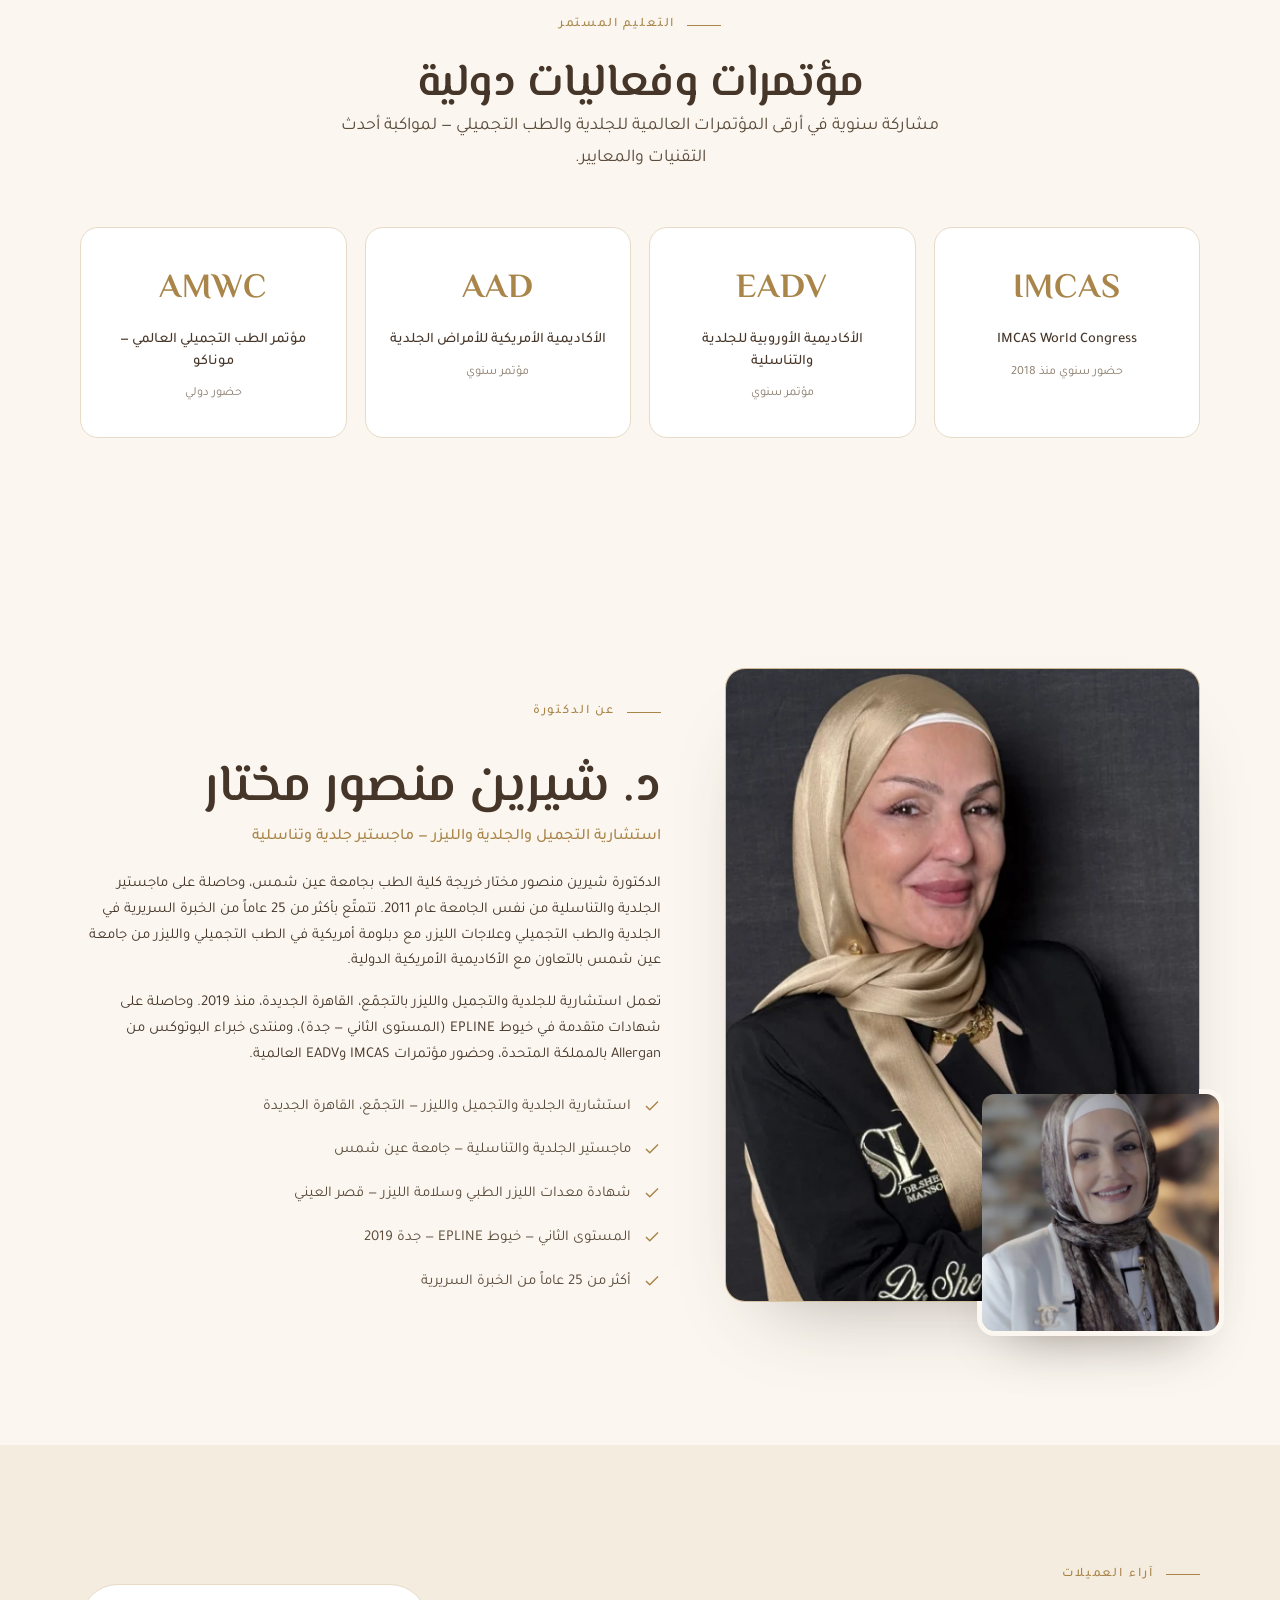
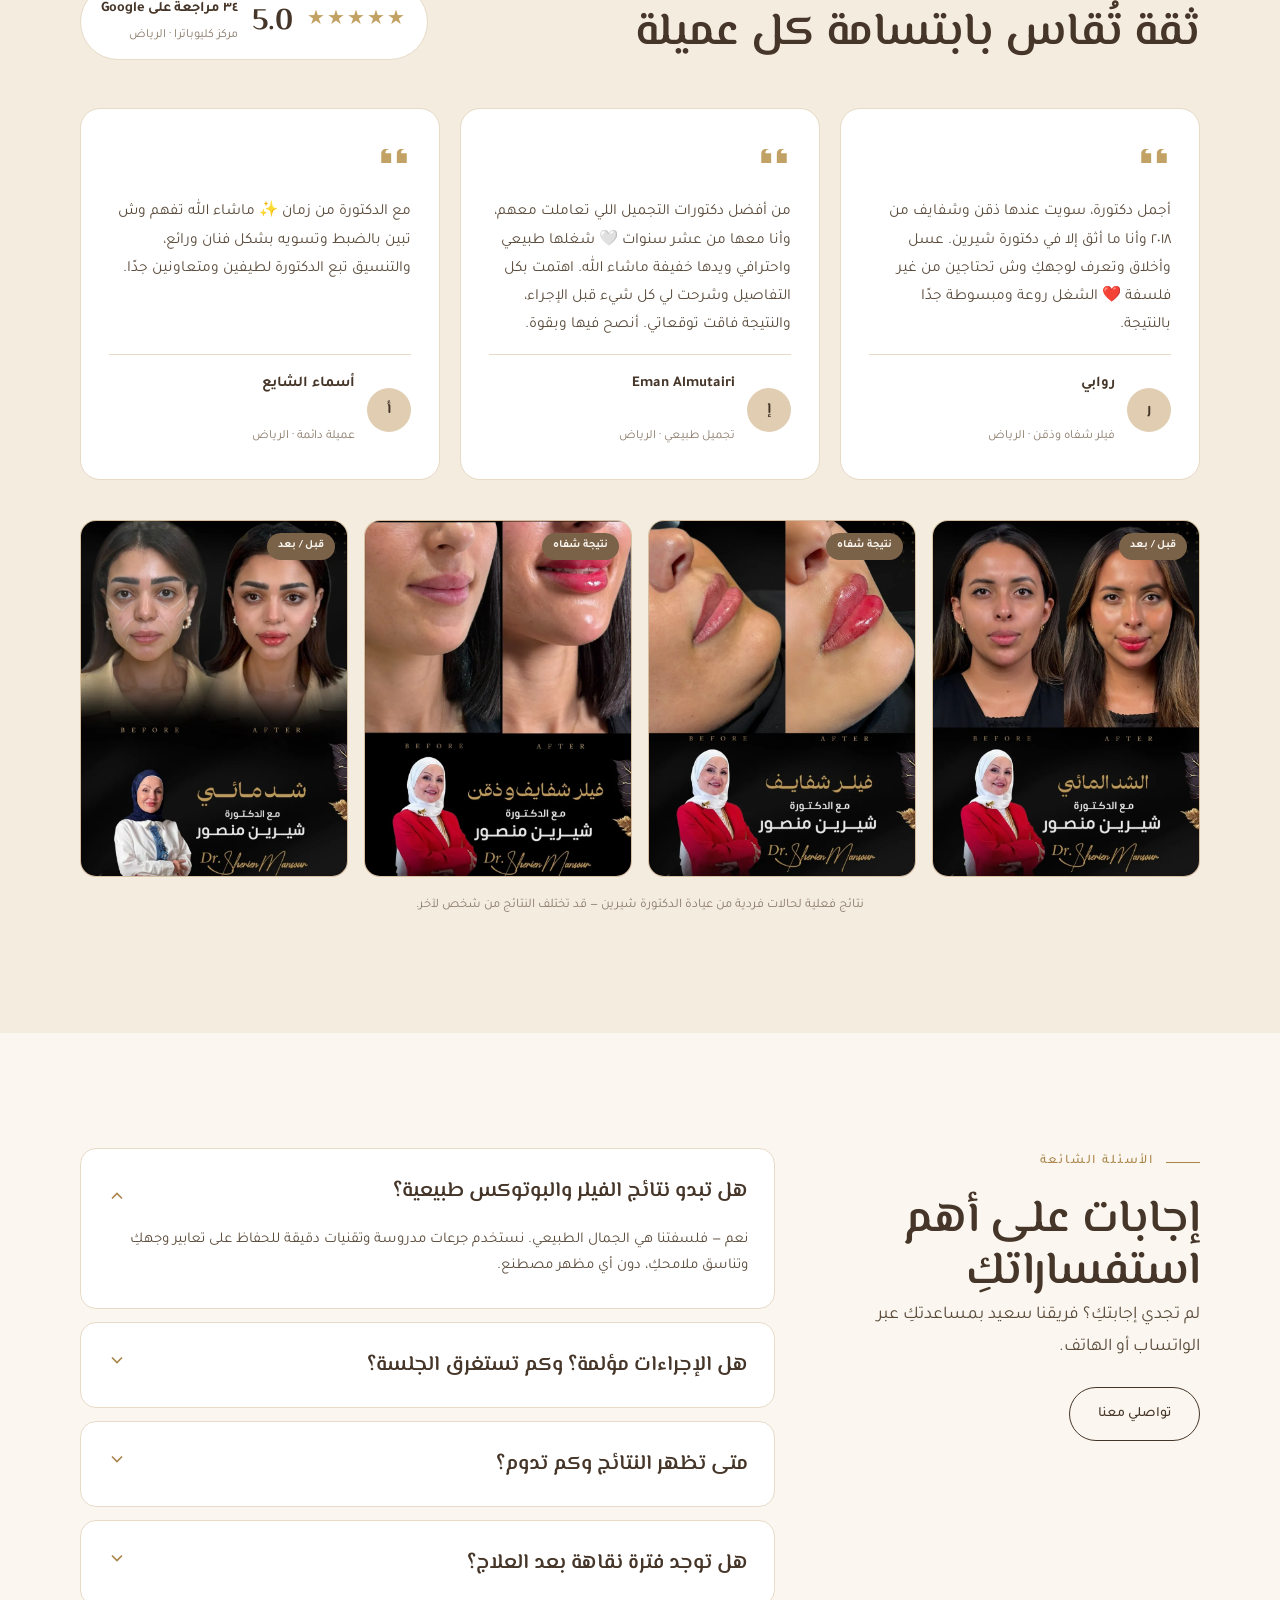
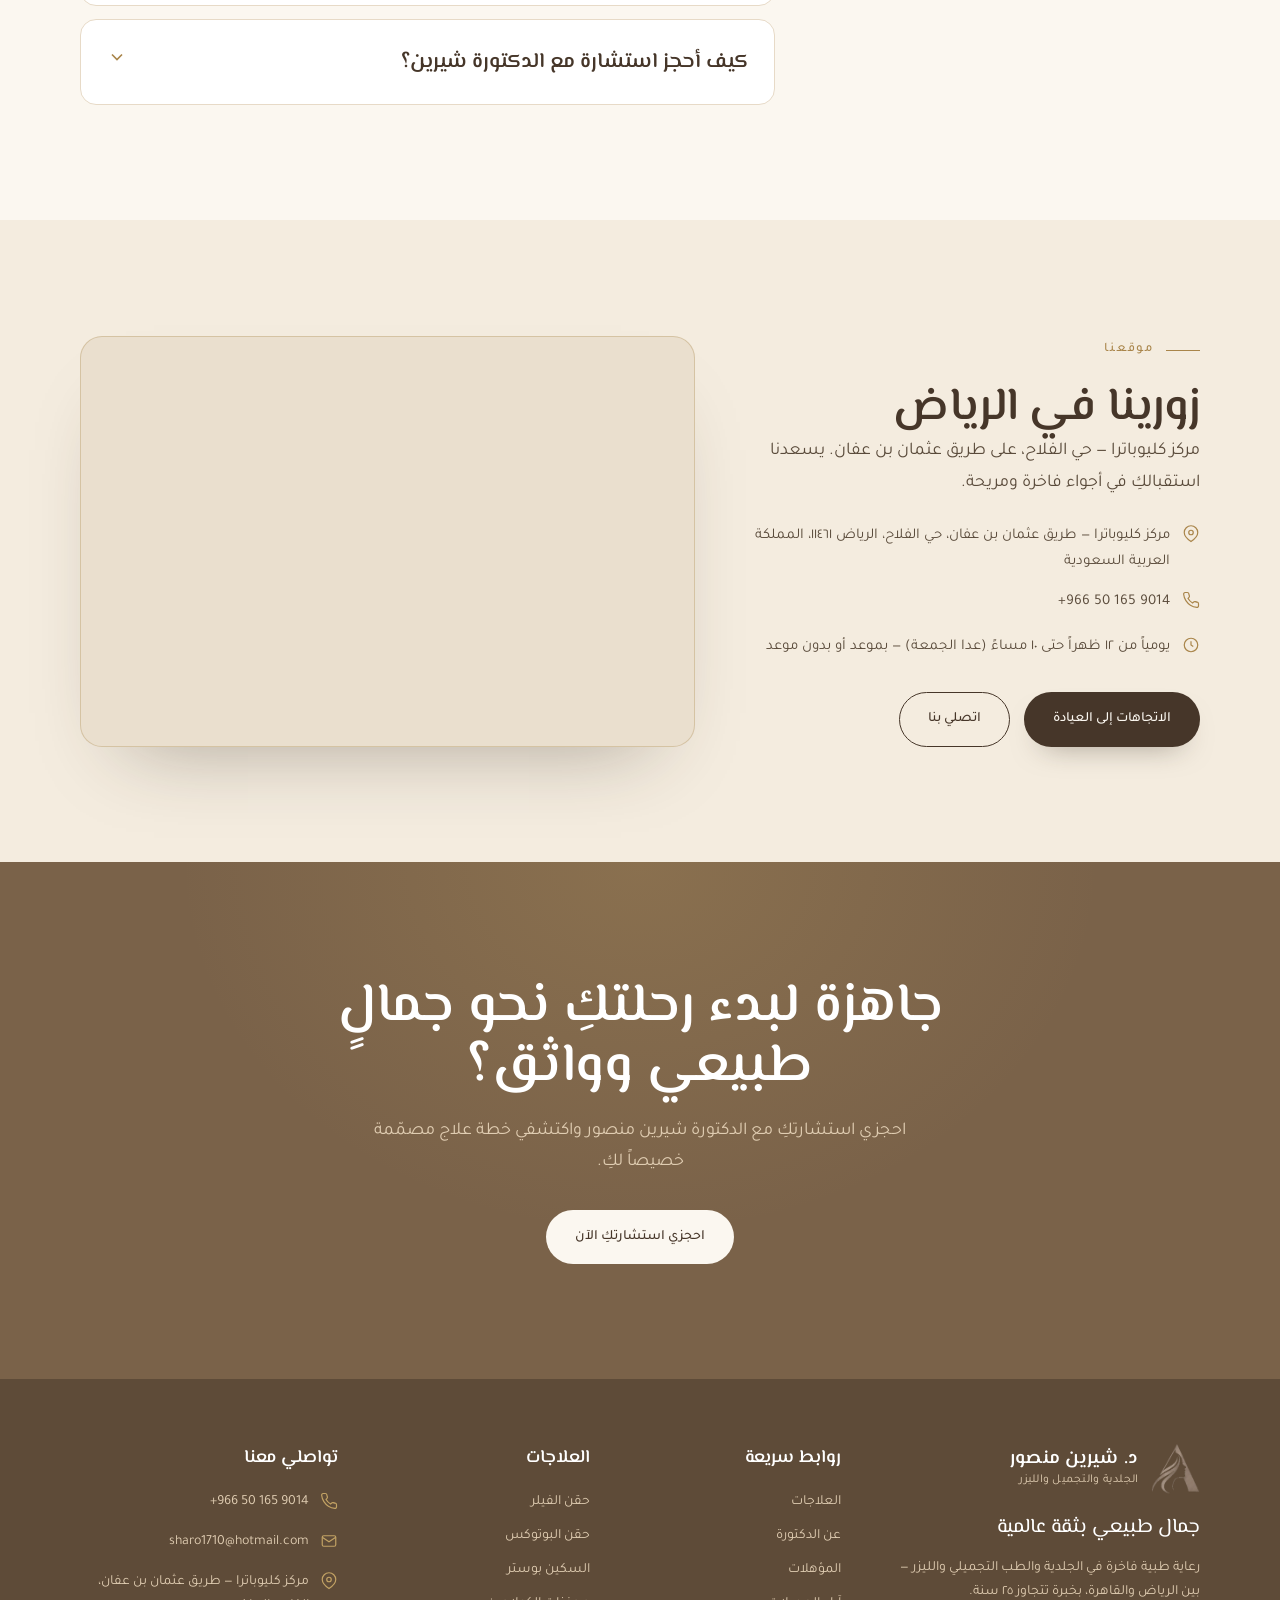
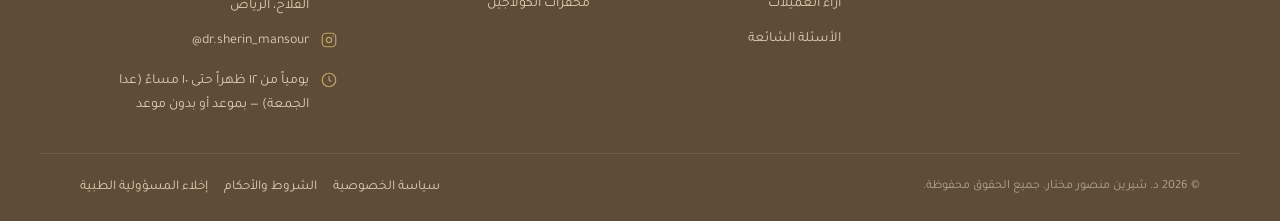
==== commit 3a57767f: "Fix header CTA text color, badge z-index, declutter nav, restore email - Header booking button: excl" ====
--- a/index.html
+++ b/index.html
@@ -76,9 +76,7 @@
       <nav class="navlinks">
         <a href="#treatments">العلاجات</a>
         <a href="#about">عن الدكتورة</a>
-        <a href="#creds">المؤهلات</a>
-        <a href="#reviews">آراء العميلات</a>
-        <a href="#faq">الأسئلة</a>
+        <a href="#reviews">آراء</a>
         <a href="#location">الموقع</a>
         <a href="https://wa.me/966501659014" class="btn btn-p">احجزي استشارتكِ</a>
       </nav>
@@ -241,7 +239,7 @@
         <div class="cell"><span class="tag">نتيجة شفاه</span><img src="images/lips-result-2.webp" alt="نتيجة" onerror="this.remove()"><span class="ph-label"><small>lips-result-2.webp</small></span></div>
         <div class="cell"><span class="tag">قبل / بعد</span><img src="images/lips-before-after-2.webp" alt="نتيجة" onerror="this.remove()"><span class="ph-label"><small>lips-before-after-2.webp</small></span></div>
       </div>
-      <p class="note">نتائج فعلية لحالات فردية من عيادة الدكتورة شيرين — قد تختلف النتائج من شخص لآخر. (الأسماء في بطاقات الآراء أعلاه نماذج تُستبدل بمراجعات Google الحقيقية.)</p></div>
+      <p class="note">نتائج فعلية لحالات فردية من عيادة الدكتورة شيرين — قد تختلف النتائج من شخص لآخر.</p></div>
     </div>
   </section>
 
@@ -315,6 +313,7 @@
       </ul></div>
       <div class="fcol fcontact"><h5>تواصلي معنا</h5><ul>
         <li><span class="ico"><svg width="18" height="18" viewBox="0 0 24 24" fill="none" stroke="currentColor" stroke-width="1.6"><path d="M22 16.9v3a2 2 0 0 1-2.2 2 19.8 19.8 0 0 1-8.6-3 19.5 19.5 0 0 1-6-6 19.8 19.8 0 0 1-3-8.6A2 2 0 0 1 4.1 2h3a2 2 0 0 1 2 1.7c.1.9.4 1.8.7 2.7a2 2 0 0 1-.5 2.1L8.1 9.9a16 16 0 0 0 6 6l1.4-1.2a2 2 0 0 1 2.1-.5c.9.3 1.8.6 2.7.7a2 2 0 0 1 1.7 2z"/></svg></span><a href="tel:+966501659014">‎+966 50 165 9014‎</a></li>
+        <li><span class="ico"><svg width="18" height="18" viewBox="0 0 24 24" fill="none" stroke="currentColor" stroke-width="1.6"><rect x="3" y="5" width="18" height="14" rx="2"/><path d="m3 7 9 6 9-6"/></svg></span><a href="mailto:sharo1710@hotmail.com" dir="ltr">sharo1710@hotmail.com</a></li>
         <li><span class="ico"><svg width="18" height="18" viewBox="0 0 24 24" fill="none" stroke="currentColor" stroke-width="1.6"><path d="M21 10c0 6-9 12-9 12s-9-6-9-12a9 9 0 0 1 18 0z"/><circle cx="12" cy="10" r="3"/></svg></span>مركز كليوباترا — طريق عثمان بن عفان، الفلاح، الرياض</li>
         <li><span class="ico"><svg width="18" height="18" viewBox="0 0 24 24" fill="none" stroke="currentColor" stroke-width="1.6"><rect x="3" y="3" width="18" height="18" rx="5"/><circle cx="12" cy="12" r="3.5"/><circle cx="17.5" cy="6.5" r="1" fill="currentColor" stroke="none"/></svg></span><a href="https://www.instagram.com/dr.sherin_mansour/">‎@dr.sherin_mansour‎</a></li>
         <li><span class="ico"><svg width="18" height="18" viewBox="0 0 24 24" fill="none" stroke="currentColor" stroke-width="1.6"><circle cx="12" cy="12" r="9"/><path d="M12 7v5l3 2"/></svg></span>يومياً من ١٢ ظهراً حتى ١٠ مساءً (عدا الجمعة) — بموعد أو بدون موعد</li>
@@ -337,9 +336,7 @@
       <nav class="navlinks">
         <a href="#treatments">Treatments</a>
         <a href="#about">About</a>
-        <a href="#creds">Credentials</a>
         <a href="#reviews">Reviews</a>
-        <a href="#faq">FAQ</a>
         <a href="#location">Location</a>
         <a href="https://wa.me/966501659014" class="btn btn-p">Book a Consultation</a>
       </nav>
@@ -502,7 +499,7 @@
         <div class="cell"><span class="tag">Lip result</span><img src="images/lips-result-2.webp" alt="result" onerror="this.remove()"><span class="ph-label"><small>lips-result-2.webp</small></span></div>
         <div class="cell"><span class="tag">Before / After</span><img src="images/lips-before-after-2.webp" alt="result" onerror="this.remove()"><span class="ph-label"><small>lips-before-after-2.webp</small></span></div>
       </div>
-      <p class="note">Actual results for individual cases at Dr. Sherin's clinic — results may vary from person to person. (Names in the review cards above are samples, to be replaced with real Google reviews.)</p></div>
+      <p class="note">Actual results for individual cases at Dr. Sherin's clinic — results may vary from person to person.</p></div>
     </div>
   </section>
 
@@ -576,6 +573,7 @@
       </ul></div>
       <div class="fcol fcontact"><h5>Get in Touch</h5><ul>
         <li><span class="ico"><svg width="18" height="18" viewBox="0 0 24 24" fill="none" stroke="currentColor" stroke-width="1.6"><path d="M22 16.9v3a2 2 0 0 1-2.2 2 19.8 19.8 0 0 1-8.6-3 19.5 19.5 0 0 1-6-6 19.8 19.8 0 0 1-3-8.6A2 2 0 0 1 4.1 2h3a2 2 0 0 1 2 1.7c.1.9.4 1.8.7 2.7a2 2 0 0 1-.5 2.1L8.1 9.9a16 16 0 0 0 6 6l1.4-1.2a2 2 0 0 1 2.1-.5c.9.3 1.8.6 2.7.7a2 2 0 0 1 1.7 2z"/></svg></span><a href="tel:+966501659014">+966 50 165 9014</a></li>
+        <li><span class="ico"><svg width="18" height="18" viewBox="0 0 24 24" fill="none" stroke="currentColor" stroke-width="1.6"><rect x="3" y="5" width="18" height="14" rx="2"/><path d="m3 7 9 6 9-6"/></svg></span><a href="mailto:sharo1710@hotmail.com">sharo1710@hotmail.com</a></li>
         <li><span class="ico"><svg width="18" height="18" viewBox="0 0 24 24" fill="none" stroke="currentColor" stroke-width="1.6"><path d="M21 10c0 6-9 12-9 12s-9-6-9-12a9 9 0 0 1 18 0z"/><circle cx="12" cy="10" r="3"/></svg></span>Cleopatra Clinics — Uthman Ibn Affan Rd, Al Falah, Riyadh</li>
         <li><span class="ico"><svg width="18" height="18" viewBox="0 0 24 24" fill="none" stroke="currentColor" stroke-width="1.6"><rect x="3" y="3" width="18" height="18" rx="5"/><circle cx="12" cy="12" r="3.5"/><circle cx="17.5" cy="6.5" r="1" fill="currentColor" stroke="none"/></svg></span><a href="https://www.instagram.com/dr.sherin_mansour/">@dr.sherin_mansour</a></li>
         <li><span class="ico"><svg width="18" height="18" viewBox="0 0 24 24" fill="none" stroke="currentColor" stroke-width="1.6"><circle cx="12" cy="12" r="9"/><path d="M12 7v5l3 2"/></svg></span>Daily 12 PM – 10 PM (except Friday) — appointment or walk-in</li>
--- a/styles.css
+++ b/styles.css
@@ -75,8 +75,8 @@
 html[lang="en"] .brand b{font-style:italic;letter-spacing:.01em}
 .brand span{font-size:12px;color:var(--muted);letter-spacing:.02em}
 .navlinks{display:flex;gap:clamp(16px,2vw,32px)}
-.navlinks a{color:var(--ink-2);font-size:15px;font-weight:500;white-space:nowrap}
-.navlinks a:hover{color:var(--gold)}
+.navlinks a:not(.btn){color:var(--ink-2);font-size:15px;font-weight:500;white-space:nowrap}
+.navlinks a:not(.btn):hover{color:var(--gold)}
 .navr{display:flex;align-items:center;gap:14px;flex:none}
 .lang-btn{display:inline-flex;align-items:center;gap:7px;border:1px solid var(--line);border-radius:100px;
   background:var(--white);padding:8px 15px;font-family:var(--body);font-size:13.5px;font-weight:600;
@@ -107,12 +107,12 @@
 .ph-label{position:absolute;inset:0;display:grid;place-content:center;text-align:center;
   color:var(--muted);font-size:12.5px;letter-spacing:.03em;padding:20px;gap:6px}
 .ph-label svg{opacity:.5;margin:0 auto 4px}
-.badge-float{position:absolute;inset-inline-start:-18px;bottom:34px;background:var(--white);
+.badge-float{position:absolute;z-index:2;inset-inline-start:-18px;bottom:34px;background:var(--white);
   border:1px solid var(--line);border-radius:18px;padding:14px 18px;
   box-shadow:0 24px 50px -26px rgba(51,41,31,.35);display:flex;align-items:center;gap:12px}
 .badge-float .num{font-family:var(--display);font-size:30px;font-weight:700;color:var(--ink);line-height:1}
 .badge-float small{color:var(--muted);font-size:12px}
-.badge-top{position:absolute;inset-inline-end:-12px;top:34px;background:var(--coffee);color:var(--ivory);
+.badge-top{position:absolute;z-index:2;inset-inline-end:-12px;top:34px;background:var(--coffee);color:var(--ivory);
   border-radius:16px;padding:12px 16px;box-shadow:0 24px 50px -26px rgba(51,41,31,.5);text-align:center}
 .badge-top b{font-family:var(--display);font-size:22px;display:block;color:var(--gold-soft)}
 .badge-top small{font-size:11px;opacity:.85;letter-spacing:.04em}
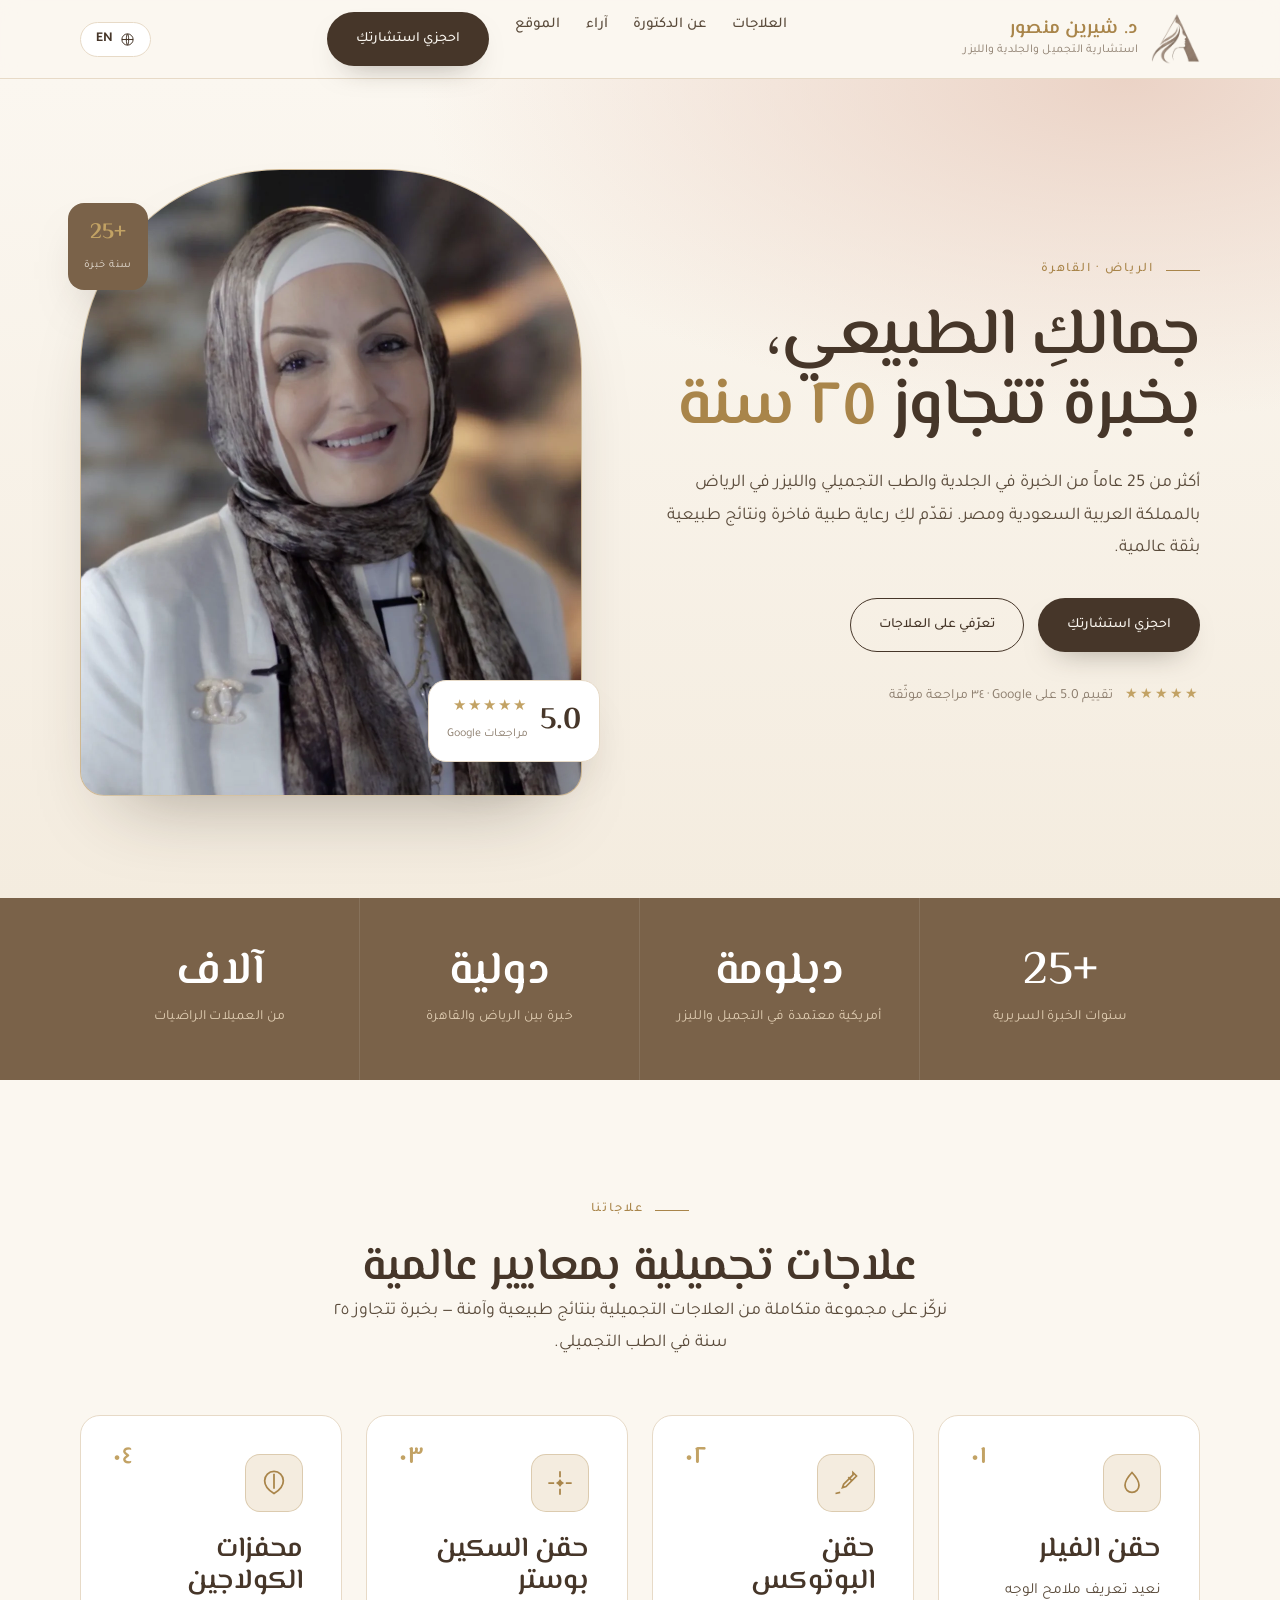
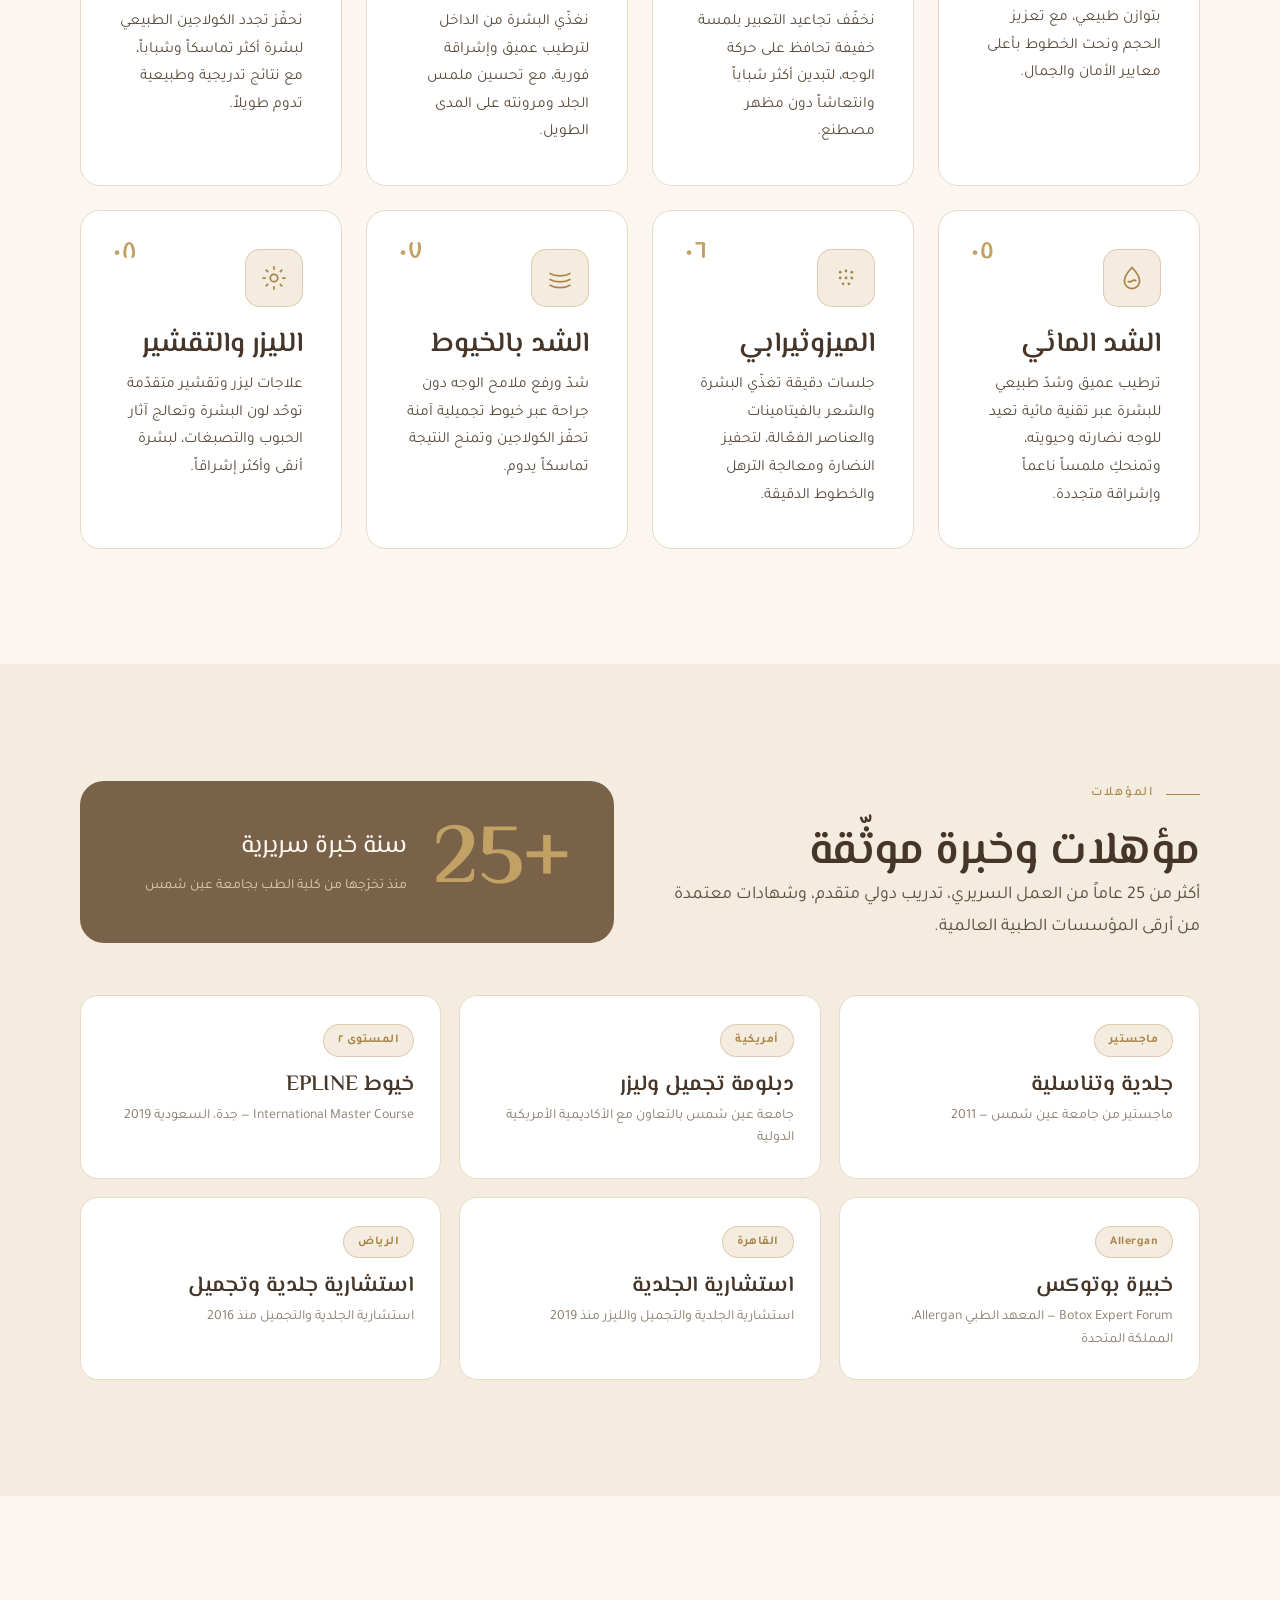
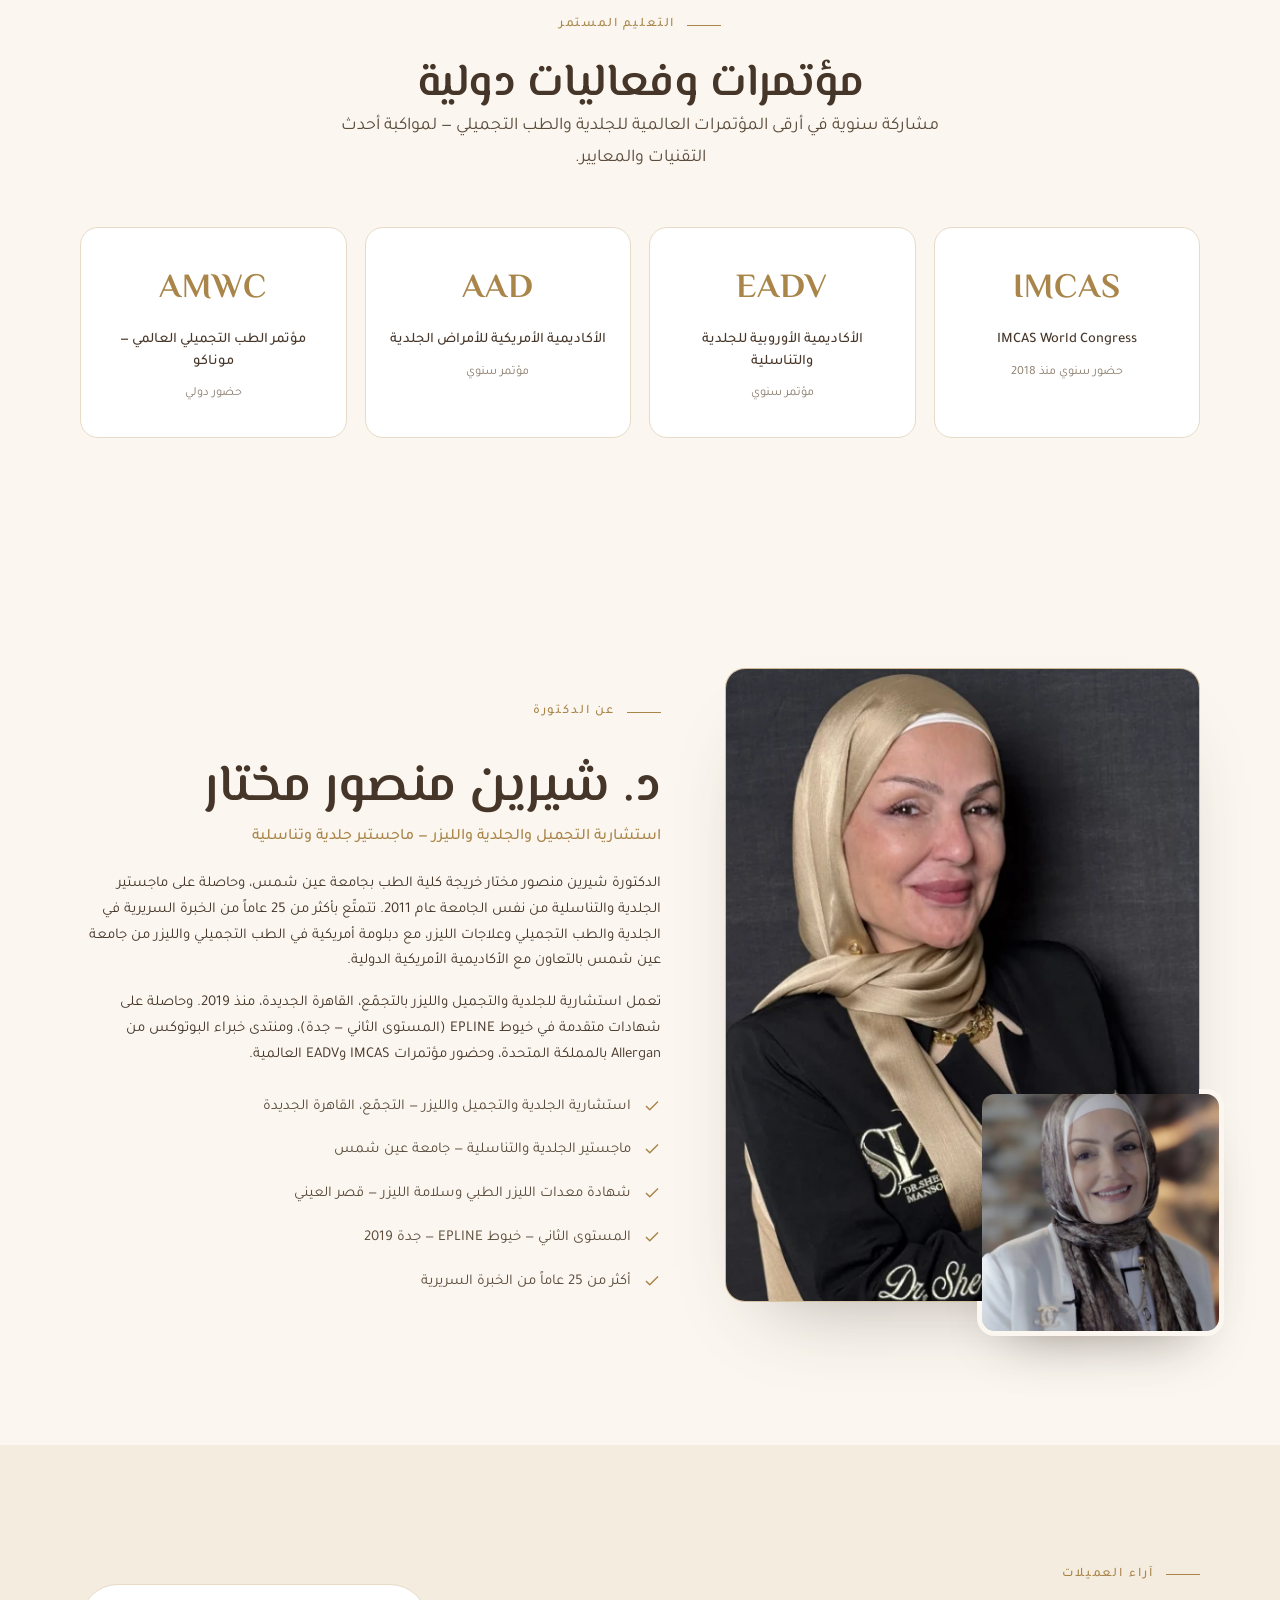
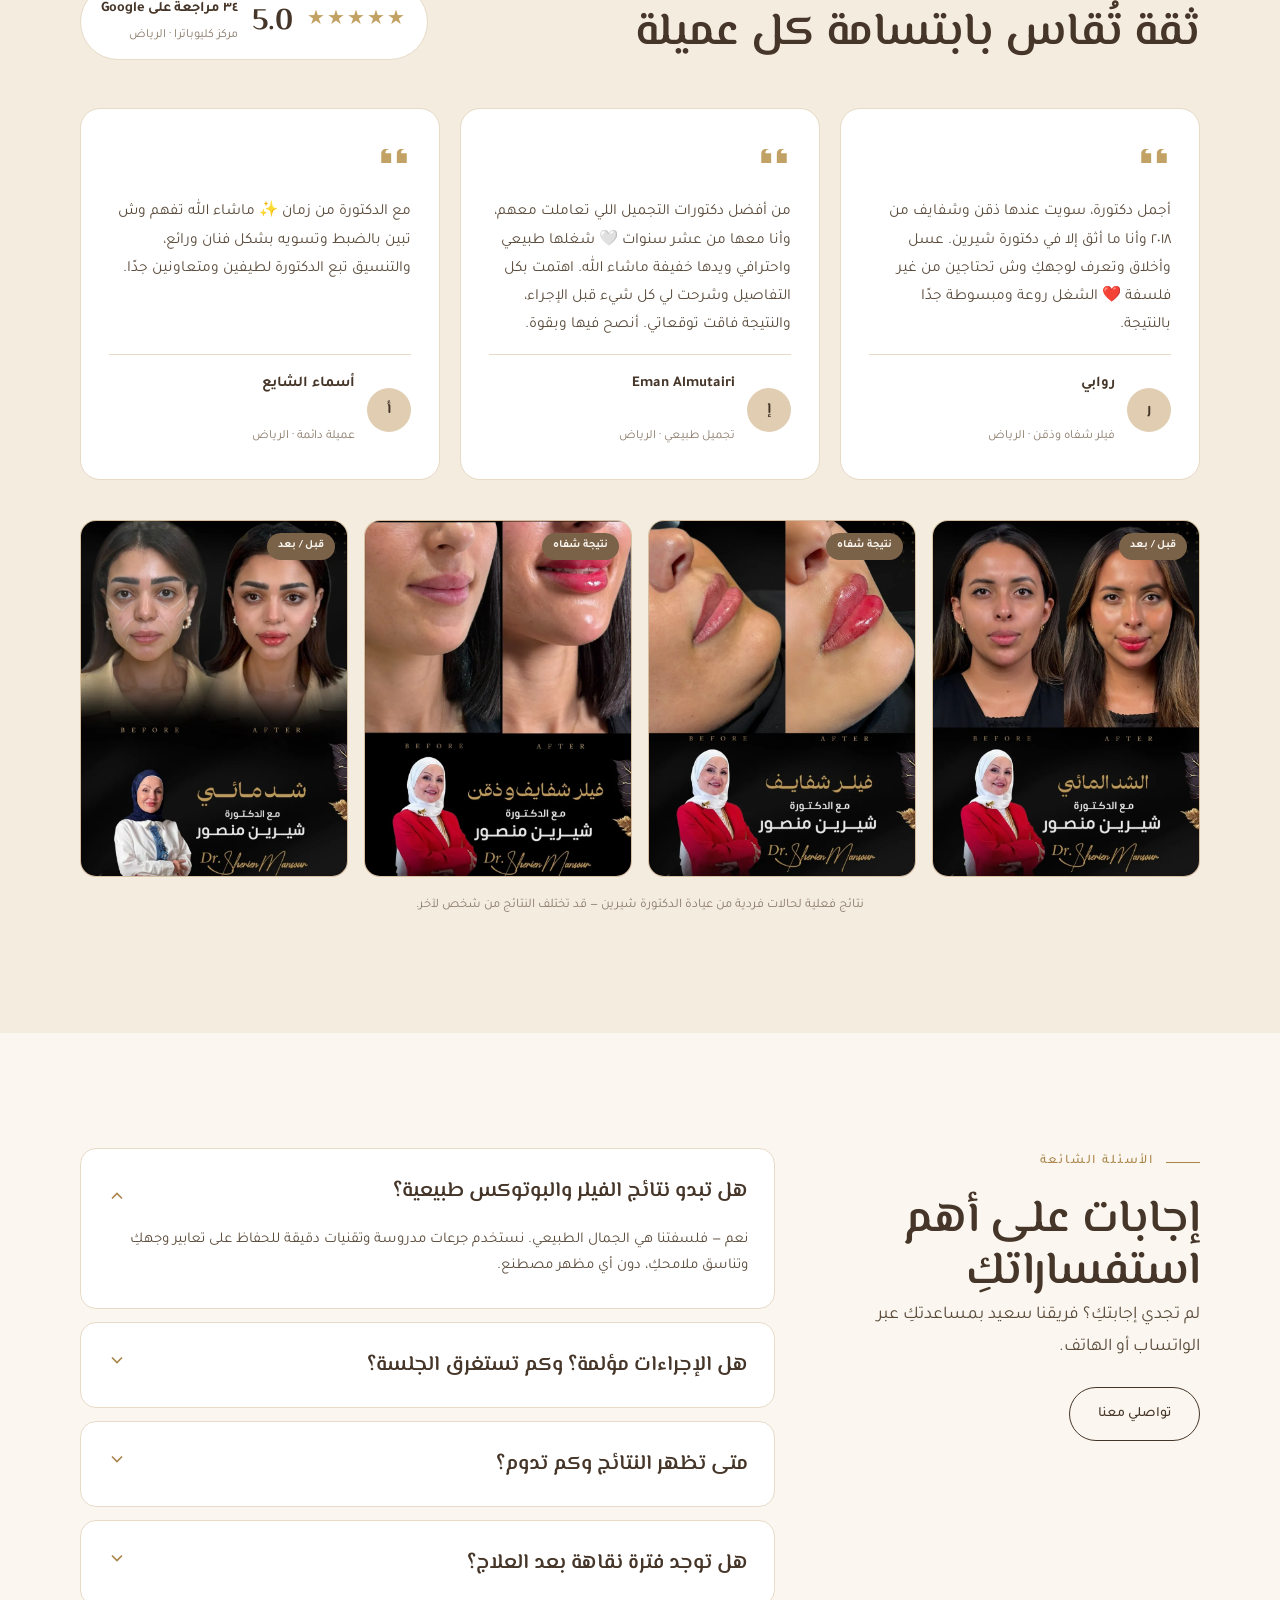
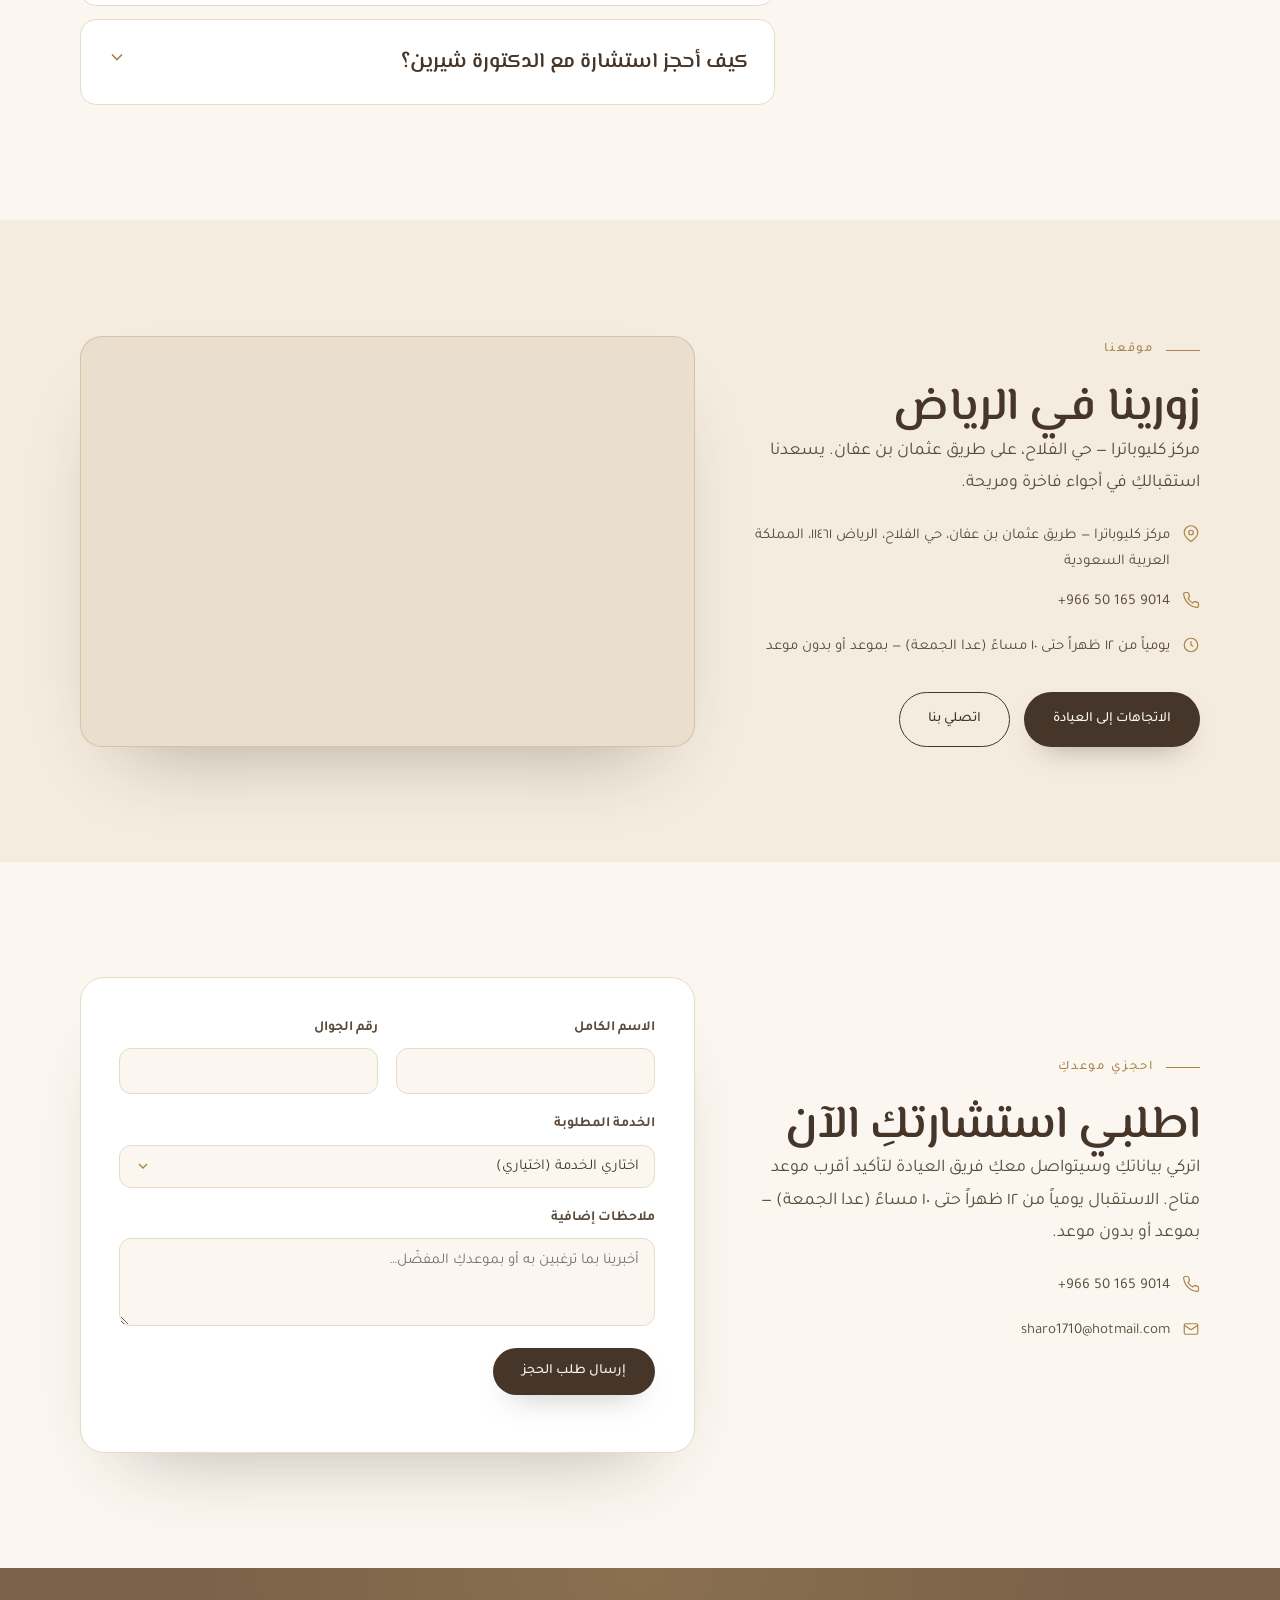
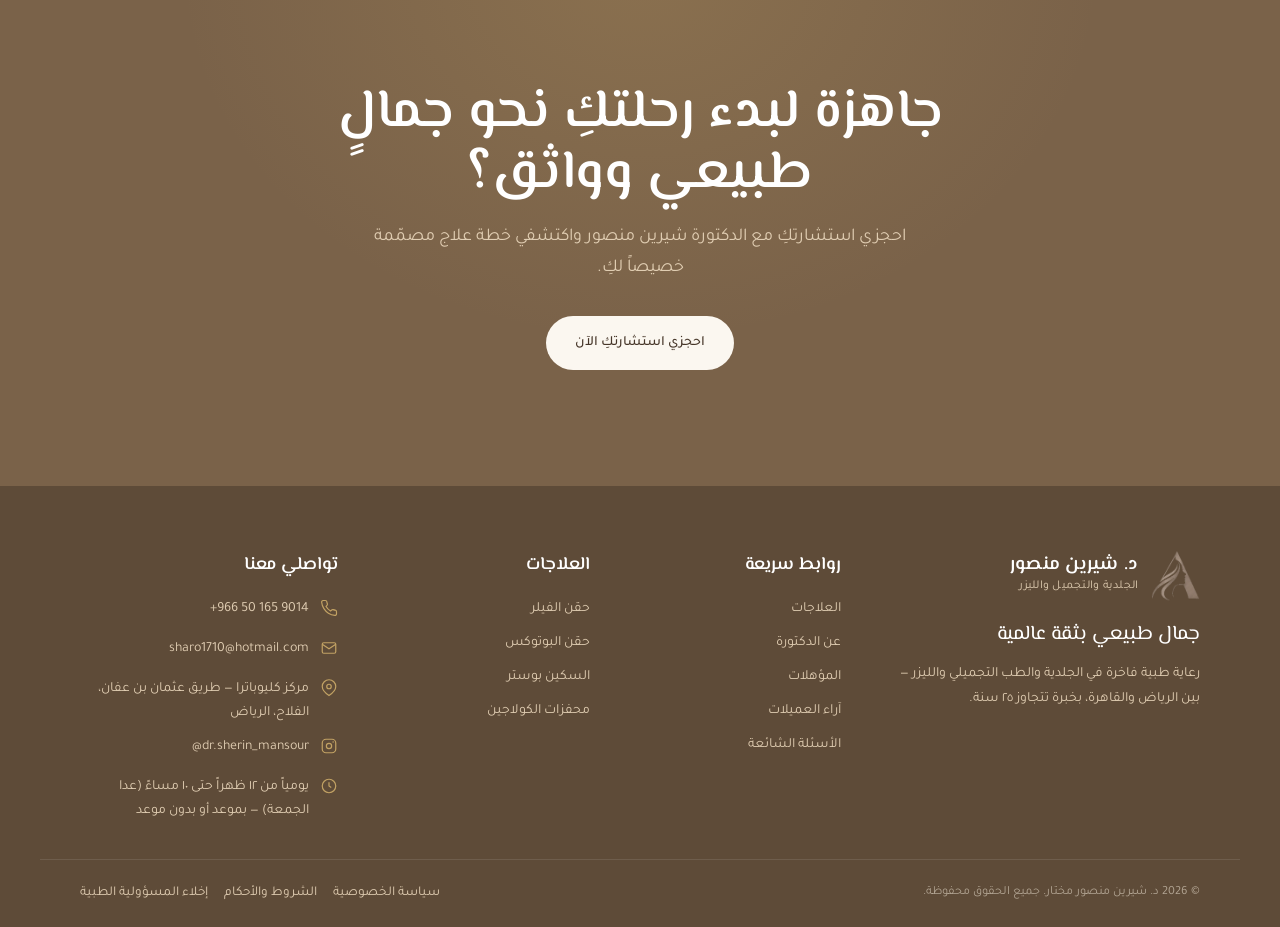
==== commit 786097e8: "Add bilingual booking form (WhatsApp now, Web3Forms email when keyed) - New #book section (AR+EN): n" ====
--- a/index.html
+++ b/index.html
@@ -99,7 +99,7 @@
         <h1>جمالكِ الطبيعي،<br>بخبرة تتجاوز <em>٢٥ سنة</em></h1>
         <p class="lead">أكثر من 25 عاماً من الخبرة في الجلدية والطب التجميلي والليزر في الرياض بالمملكة العربية السعودية ومصر. نقدّم لكِ رعاية طبية فاخرة ونتائج طبيعية بثقة عالمية.</p>
         <div class="cta">
-          <a href="https://wa.me/966501659014" class="btn btn-p">احجزي استشارتكِ</a>
+          <a href="#book" class="btn btn-p">احجزي استشارتكِ</a>
           <a href="#treatments" class="btn btn-o">تعرّفي على العلاجات</a>
         </div>
         <div class="trustline"><span class="stars">★★★★★</span><span>تقييم 5.0 على Google · ٣٤ مراجعة موثّقة</span></div>
@@ -288,11 +288,50 @@
     </div></div>
   </section>
 
+  <section class="sec book" id="book">
+    <div class="wrap"><div class="book-grid">
+      <div class="book-intro">
+        <span class="eyebrow">احجزي موعدكِ</span>
+        <h2 class="h2">اطلبي استشارتكِ الآن</h2>
+        <p class="lead">اتركي بياناتكِ وسيتواصل معكِ فريق العيادة لتأكيد أقرب موعد متاح. الاستقبال يومياً من ١٢ ظهراً حتى ١٠ مساءً (عدا الجمعة) — بموعد أو بدون موعد.</p>
+        <ul class="mlist">
+          <li><span class="ico"><svg width="18" height="18" viewBox="0 0 24 24" fill="none" stroke="currentColor" stroke-width="1.6"><path d="M22 16.9v3a2 2 0 0 1-2.2 2 19.8 19.8 0 0 1-8.6-3 19.5 19.5 0 0 1-6-6 19.8 19.8 0 0 1-3-8.6A2 2 0 0 1 4.1 2h3a2 2 0 0 1 2 1.7c.1.9.4 1.8.7 2.7a2 2 0 0 1-.5 2.1L8.1 9.9a16 16 0 0 0 6 6l1.4-1.2a2 2 0 0 1 2.1-.5c.9.3 1.8.6 2.7.7a2 2 0 0 1 1.7 2z"/></svg></span><a href="tel:+966501659014">‎+966 50 165 9014‎</a></li>
+          <li><span class="ico"><svg width="18" height="18" viewBox="0 0 24 24" fill="none" stroke="currentColor" stroke-width="1.6"><rect x="3" y="5" width="18" height="14" rx="2"/><path d="m3 7 9 6 9-6"/></svg></span><a href="mailto:sharo1710@hotmail.com" dir="ltr">sharo1710@hotmail.com</a></li>
+        </ul>
+      </div>
+      <form class="book-form" novalidate>
+        <div class="frow">
+          <label>الاسم الكامل<input type="text" name="name" autocomplete="name" required></label>
+          <label>رقم الجوال<input type="tel" name="phone" inputmode="tel" autocomplete="tel" required></label>
+        </div>
+        <label>الخدمة المطلوبة
+          <select name="treatment">
+            <option value="">اختاري الخدمة (اختياري)</option>
+            <option>حقن الفيلر</option>
+            <option>حقن البوتوكس</option>
+            <option>حقن السكين بوستر</option>
+            <option>محفزات الكولاجين</option>
+            <option>الشد المائي</option>
+            <option>الميزوثيرابي</option>
+            <option>الشد بالخيوط</option>
+            <option>الليزر والتقشير</option>
+            <option>استشارة عامة</option>
+          </select>
+        </label>
+        <label>ملاحظات إضافية
+          <textarea name="message" rows="3" placeholder="أخبرينا بما ترغبين به أو بموعدكِ المفضّل…"></textarea>
+        </label>
+        <button type="submit" class="btn btn-p">إرسال طلب الحجز</button>
+        <p class="form-status" role="status" aria-live="polite"></p>
+      </form>
+    </div></div>
+  </section>
+
   <section class="sec ctaband">
     <div class="wrap">
       <h2>جاهزة لبدء رحلتكِ نحو جمالٍ طبيعي وواثق؟</h2>
       <p>احجزي استشارتكِ مع الدكتورة شيرين منصور واكتشفي خطة علاج مصمّمة خصيصاً لكِ.</p>
-      <a href="https://wa.me/966501659014" class="btn btn-ivory">احجزي استشارتكِ الآن</a>
+      <a href="#book" class="btn btn-ivory">احجزي استشارتكِ الآن</a>
     </div>
   </section>
 
@@ -359,7 +398,7 @@
         <h1>Your natural beauty,<br>backed by <em>a quarter century</em></h1>
         <p class="lead">Over 25 years of experience in dermatology, aesthetic medicine and laser across Riyadh, Saudi Arabia and Egypt. Luxury medical care and natural results, with world-class confidence.</p>
         <div class="cta">
-          <a href="https://wa.me/966501659014" class="btn btn-p">Book a Consultation</a>
+          <a href="#book" class="btn btn-p">Book a Consultation</a>
           <a href="#treatments" class="btn btn-o">Explore Treatments</a>
         </div>
         <div class="trustline"><span class="stars">★★★★★</span><span>5.0 on Google · 34 verified reviews</span></div>
@@ -548,11 +587,50 @@
     </div></div>
   </section>
 
+  <section class="sec book" id="book">
+    <div class="wrap"><div class="book-grid">
+      <div class="book-intro">
+        <span class="eyebrow">Book Your Visit</span>
+        <h2 class="h2">Request your consultation</h2>
+        <p class="lead">Leave your details and the clinic team will contact you to confirm the earliest available time. Open daily 12 PM – 10 PM (except Friday) — appointment or walk-in.</p>
+        <ul class="mlist">
+          <li><span class="ico"><svg width="18" height="18" viewBox="0 0 24 24" fill="none" stroke="currentColor" stroke-width="1.6"><path d="M22 16.9v3a2 2 0 0 1-2.2 2 19.8 19.8 0 0 1-8.6-3 19.5 19.5 0 0 1-6-6 19.8 19.8 0 0 1-3-8.6A2 2 0 0 1 4.1 2h3a2 2 0 0 1 2 1.7c.1.9.4 1.8.7 2.7a2 2 0 0 1-.5 2.1L8.1 9.9a16 16 0 0 0 6 6l1.4-1.2a2 2 0 0 1 2.1-.5c.9.3 1.8.6 2.7.7a2 2 0 0 1 1.7 2z"/></svg></span><a href="tel:+966501659014">+966 50 165 9014</a></li>
+          <li><span class="ico"><svg width="18" height="18" viewBox="0 0 24 24" fill="none" stroke="currentColor" stroke-width="1.6"><rect x="3" y="5" width="18" height="14" rx="2"/><path d="m3 7 9 6 9-6"/></svg></span><a href="mailto:sharo1710@hotmail.com">sharo1710@hotmail.com</a></li>
+        </ul>
+      </div>
+      <form class="book-form" novalidate>
+        <div class="frow">
+          <label>Full name<input type="text" name="name" autocomplete="name" required></label>
+          <label>Phone number<input type="tel" name="phone" inputmode="tel" autocomplete="tel" required></label>
+        </div>
+        <label>Treatment of interest
+          <select name="treatment">
+            <option value="">Select a treatment (optional)</option>
+            <option>Dermal Fillers</option>
+            <option>Botox Injections</option>
+            <option>Skin Boosters</option>
+            <option>Collagen Stimulators</option>
+            <option>Aqua Lifting</option>
+            <option>Mesotherapy</option>
+            <option>Thread Lift</option>
+            <option>Laser &amp; Peeling</option>
+            <option>General consultation</option>
+          </select>
+        </label>
+        <label>Additional notes
+          <textarea name="message" rows="3" placeholder="Tell us what you're looking for or your preferred time…"></textarea>
+        </label>
+        <button type="submit" class="btn btn-p">Send booking request</button>
+        <p class="form-status" role="status" aria-live="polite"></p>
+      </form>
+    </div></div>
+  </section>
+
   <section class="sec ctaband">
     <div class="wrap">
       <h2>Ready to begin your journey to natural, confident beauty?</h2>
       <p>Book your consultation with Dr. Sherin Mansour and discover a treatment plan designed just for you.</p>
-      <a href="https://wa.me/966501659014" class="btn btn-ivory">Book Your Consultation</a>
+      <a href="#book" class="btn btn-ivory">Book Your Consultation</a>
     </div>
   </section>
 
--- a/styles.css
+++ b/styles.css
@@ -240,6 +240,28 @@
 .ctaband h2{color:#fff;font-size:clamp(30px,4.8vw,54px);max-width:780px;margin-inline:auto}
 .ctaband p{color:var(--sand-deep);margin:18px auto 32px;max-width:560px;font-size:clamp(16px,1.5vw,18px)}
 
+/* ---------- booking form ---------- */
+.book-grid{display:grid;grid-template-columns:.85fr 1.15fr;gap:clamp(32px,4vw,56px);align-items:center}
+.book-intro{align-self:center}
+.book-form{background:var(--white);border:1px solid var(--line);border-radius:24px;
+  padding:clamp(26px,3vw,40px);box-shadow:0 40px 80px -50px rgba(51,41,31,.4);display:grid;gap:18px}
+.book-form .frow{display:grid;grid-template-columns:1fr 1fr;gap:18px}
+.book-form label{display:grid;gap:8px;font-size:14px;font-weight:600;color:var(--ink-2)}
+.book-form input,.book-form select,.book-form textarea{font-family:var(--body);font-size:15px;font-weight:400;
+  color:var(--ink);background:var(--ivory);border:1px solid var(--line);border-radius:12px;padding:13px 15px;
+  width:100%;box-sizing:border-box;transition:.2s ease}
+.book-form textarea{resize:vertical;min-height:88px}
+.book-form input:focus,.book-form select:focus,.book-form textarea:focus{outline:none;
+  border-color:var(--gold);background:var(--white);box-shadow:0 0 0 3px var(--gold-line)}
+.book-form select{appearance:none;-webkit-appearance:none;cursor:pointer;
+  background-image:url("data:image/svg+xml,%3Csvg xmlns='http://www.w3.org/2000/svg' width='16' height='16' viewBox='0 0 24 24' fill='none' stroke='%23A9854A' stroke-width='2'%3E%3Cpath d='M6 9l6 6 6-6'/%3E%3C/svg%3E");
+  background-repeat:no-repeat;background-position:left 15px center}
+html[dir="ltr"] .book-form select{background-position:right 15px center}
+.book-form button[type="submit"]{margin-top:4px;justify-self:start}
+.form-status{margin:0;font-size:14px;font-weight:500;min-height:1px}
+.form-status.ok{color:var(--gold)}
+.form-status.err{color:#B04A3A}
+
 /* ---------- footer ---------- */
 footer{background:var(--coffee-deep);color:var(--sand-deep)}
 .fgrid{display:grid;grid-template-columns:1.5fr 1fr 1fr 1.2fr;gap:36px;padding-block:64px 36px}
@@ -292,6 +314,7 @@
   .map .grid{grid-template-columns:1fr}
   .map-embed{min-height:320px;order:2}
   .map-embed iframe{min-height:320px}
+  .book-grid{grid-template-columns:1fr}
   .rcards{grid-template-columns:1fr}
   .tcards{grid-template-columns:repeat(2,1fr)}
   .faq .grid{grid-template-columns:1fr}
@@ -307,6 +330,8 @@
   .stat:nth-child(2){border:none}
   .stat:nth-child(3),.stat:nth-child(4){border-top:1px solid rgba(255,255,255,.1)}
   .tcards{grid-template-columns:1fr;margin-top:36px}
+  .book-form .frow{grid-template-columns:1fr}
+  .book-form button[type="submit"]{width:100%;justify-self:stretch}
   .cgrid{grid-template-columns:1fr}
   .edu .erow{grid-template-columns:1fr 1fr}
   .rg{grid-template-columns:repeat(2,1fr)}
